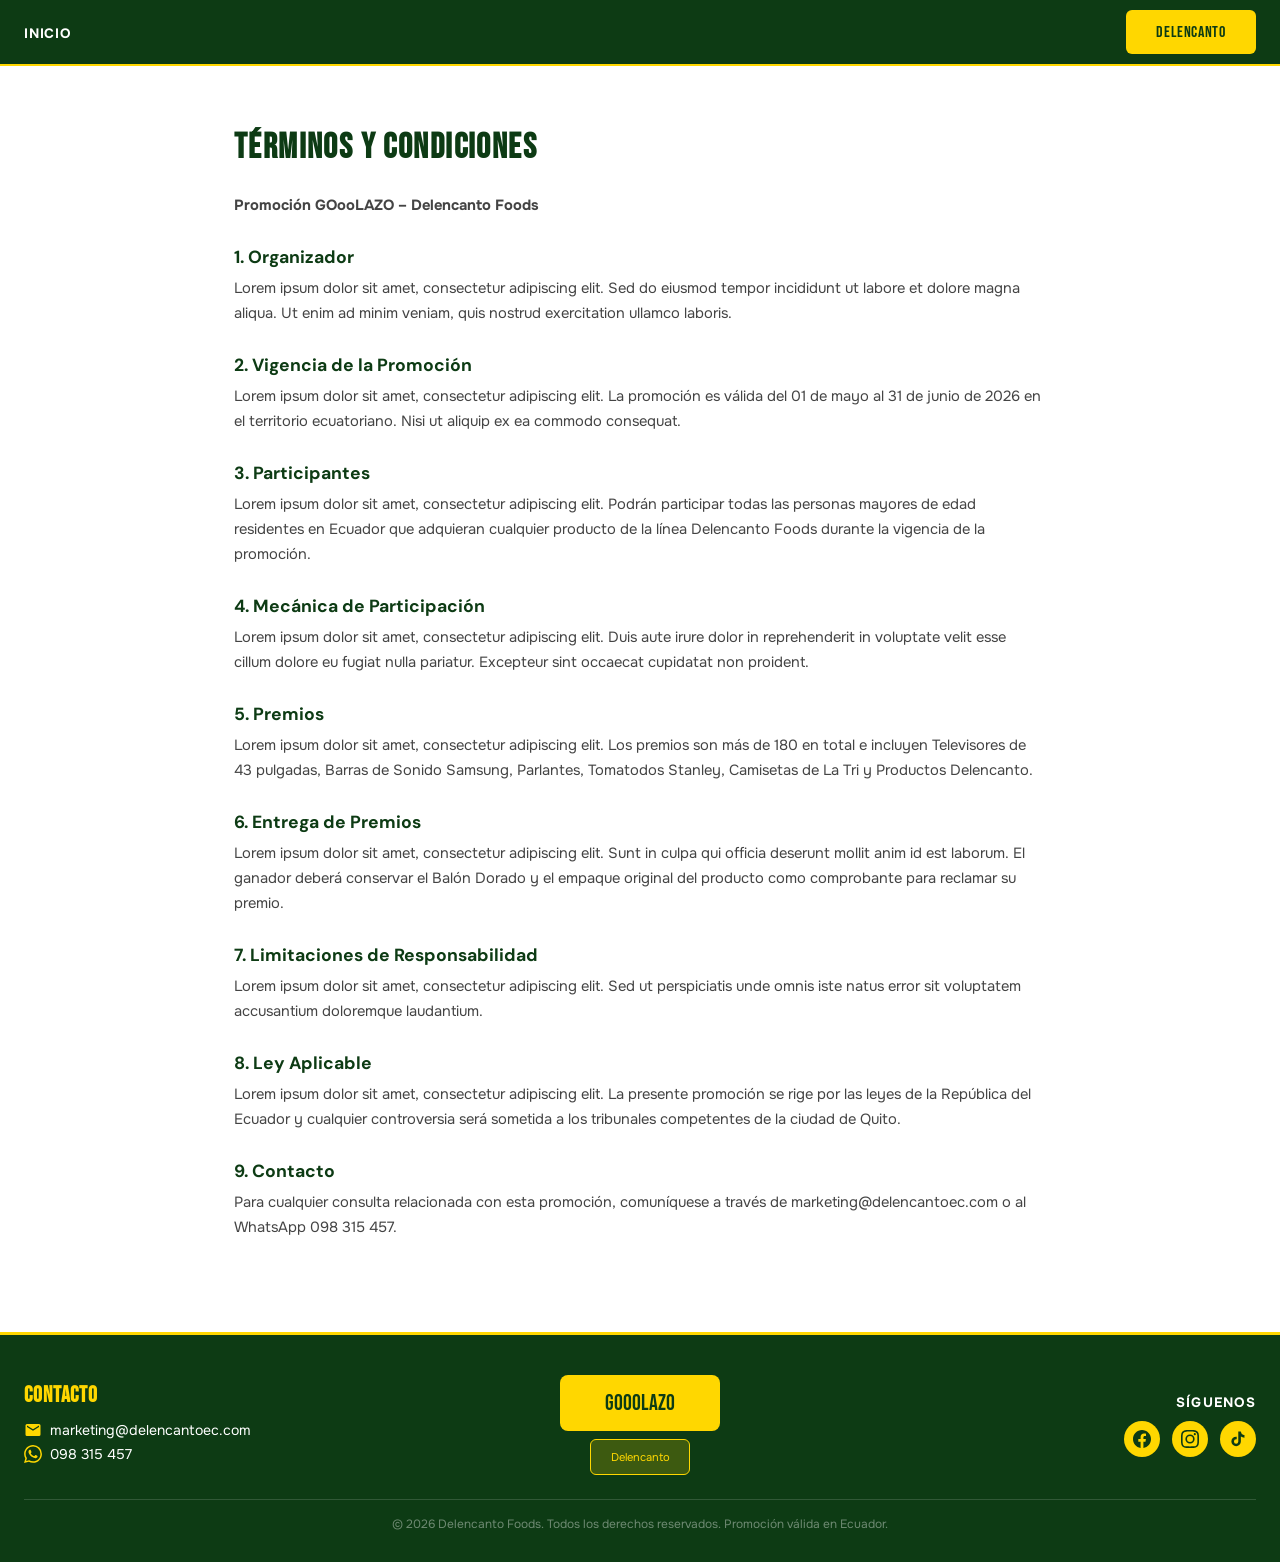
==== terminos.html @ 31040cd0 "Start of the project" ====
<!DOCTYPE html>
<html lang="es">
<head>
  <meta charset="UTF-8" />
  <meta name="viewport" content="width=device-width, initial-scale=1.0" />
  <meta name="description" content="Términos y Condiciones – Promoción GOooLAZO de Delencanto Foods." />
  <title>Términos y Condiciones – GOooLAZO Delencanto</title>
  <link rel="preconnect" href="https://fonts.googleapis.com" />
  <link rel="preconnect" href="https://fonts.gstatic.com" crossorigin />
  <link href="https://fonts.googleapis.com/css2?family=Bebas+Neue&family=DM+Sans:wght@400;700&family=Onest:wght@100;400;700&display=swap" rel="stylesheet" />
  <link rel="stylesheet" href="css/styles.css" />
</head>
<body>

  <!-- ══════════════════════════════════════════════════════
       HEADER (only "Inicio" link)
  ══════════════════════════════════════════════════════ -->
  <header class="site-header">
    <div class="header-inner">

      <nav aria-label="Navegación principal">
        <ul class="nav-links">
          <li><a href="index.html">Inicio</a></li>
        </ul>
      </nav>

      <div class="header-logo">
        <!-- <img src="assets/images/logo-delencanto.png" alt="Delencanto Foods" /> -->
        <div class="logo-placeholder" aria-label="Delencanto Foods">Delencanto</div>
      </div>

      <!-- Hamburger (mobile) -->
      <button class="hamburger" id="hamburger" aria-label="Abrir menú" aria-expanded="false">
        <span></span><span></span><span></span>
      </button>

    </div>

    <!-- Mobile nav -->
    <nav id="mobile-nav" class="mobile-nav" aria-label="Menú móvil">
      <a href="index.html">Inicio</a>
    </nav>
  </header>


  <!-- ══════════════════════════════════════════════════════
       TÉRMINOS Y CONDICIONES CONTENT
  ══════════════════════════════════════════════════════ -->
  <main>
    <div class="terminos-content">
      <h1>Términos y Condiciones</h1>
      <p><strong>Promoción GOooLAZO – Delencanto Foods</strong></p>

      <h2>1. Organizador</h2>
      <p>Lorem ipsum dolor sit amet, consectetur adipiscing elit. Sed do eiusmod tempor incididunt ut labore et dolore magna aliqua. Ut enim ad minim veniam, quis nostrud exercitation ullamco laboris.</p>

      <h2>2. Vigencia de la Promoción</h2>
      <p>Lorem ipsum dolor sit amet, consectetur adipiscing elit. La promoción es válida del 01 de mayo al 31 de junio de 2026 en el territorio ecuatoriano. Nisi ut aliquip ex ea commodo consequat.</p>

      <h2>3. Participantes</h2>
      <p>Lorem ipsum dolor sit amet, consectetur adipiscing elit. Podrán participar todas las personas mayores de edad residentes en Ecuador que adquieran cualquier producto de la línea Delencanto Foods durante la vigencia de la promoción.</p>

      <h2>4. Mecánica de Participación</h2>
      <p>Lorem ipsum dolor sit amet, consectetur adipiscing elit. Duis aute irure dolor in reprehenderit in voluptate velit esse cillum dolore eu fugiat nulla pariatur. Excepteur sint occaecat cupidatat non proident.</p>

      <h2>5. Premios</h2>
      <p>Lorem ipsum dolor sit amet, consectetur adipiscing elit. Los premios son más de 180 en total e incluyen Televisores de 43 pulgadas, Barras de Sonido Samsung, Parlantes, Tomatodos Stanley, Camisetas de La Tri y Productos Delencanto.</p>

      <h2>6. Entrega de Premios</h2>
      <p>Lorem ipsum dolor sit amet, consectetur adipiscing elit. Sunt in culpa qui officia deserunt mollit anim id est laborum. El ganador deberá conservar el Balón Dorado y el empaque original del producto como comprobante para reclamar su premio.</p>

      <h2>7. Limitaciones de Responsabilidad</h2>
      <p>Lorem ipsum dolor sit amet, consectetur adipiscing elit. Sed ut perspiciatis unde omnis iste natus error sit voluptatem accusantium doloremque laudantium.</p>

      <h2>8. Ley Aplicable</h2>
      <p>Lorem ipsum dolor sit amet, consectetur adipiscing elit. La presente promoción se rige por las leyes de la República del Ecuador y cualquier controversia será sometida a los tribunales competentes de la ciudad de Quito.</p>

      <h2>9. Contacto</h2>
      <p>Para cualquier consulta relacionada con esta promoción, comuníquese a través de <a href="mailto:marketing@delencantoec.com">marketing@delencantoec.com</a> o al WhatsApp <a href="https://wa.me/593000000000" target="_blank" rel="noopener noreferrer">098 315 457</a>.</p>
    </div>
  </main>


  <!-- ══════════════════════════════════════════════════════
       FOOTER (same as landing page)
  ══════════════════════════════════════════════════════ -->
  <footer class="site-footer">
    <div class="footer-inner">

      <div class="footer-contact">
        <h3>Contacto</h3>
        <a class="footer-contact-item" href="mailto:marketing@delencantoec.com">
          <svg viewBox="0 0 24 24" aria-hidden="true"><path d="M20 4H4a2 2 0 0 0-2 2v12a2 2 0 0 0 2 2h16a2 2 0 0 0 2-2V6a2 2 0 0 0-2-2zm0 4-8 5-8-5V6l8 5 8-5v2z"/></svg>
          marketing@delencantoec.com
        </a>
        <a class="footer-contact-item" href="https://wa.me/593000000000" target="_blank" rel="noopener noreferrer">
          <svg viewBox="0 0 24 24" aria-hidden="true"><path d="M17.472 14.382c-.297-.149-1.758-.867-2.03-.967-.273-.099-.471-.148-.67.15-.197.297-.767.966-.94 1.164-.173.199-.347.223-.644.075-.297-.15-1.255-.463-2.39-1.475-.883-.788-1.48-1.761-1.653-2.059-.173-.297-.018-.458.13-.606.134-.133.298-.347.446-.52.149-.174.198-.298.298-.497.099-.198.05-.371-.025-.52-.075-.149-.669-1.612-.916-2.207-.242-.579-.487-.5-.669-.51-.173-.008-.371-.01-.57-.01-.198 0-.52.074-.792.372-.272.297-1.04 1.016-1.04 2.479 0 1.462 1.065 2.875 1.213 3.074.149.198 2.096 3.2 5.077 4.487.709.306 1.262.489 1.694.625.712.227 1.36.195 1.871.118.571-.085 1.758-.719 2.006-1.413.248-.694.248-1.289.173-1.413-.074-.124-.272-.198-.57-.347m-5.421 7.403h-.004a9.87 9.87 0 0 1-5.031-1.378l-.361-.214-3.741.982.998-3.648-.235-.374a9.86 9.86 0 0 1-1.51-5.26c.001-5.45 4.436-9.884 9.888-9.884 2.64 0 5.122 1.03 6.988 2.898a9.825 9.825 0 0 1 2.893 6.994c-.003 5.45-4.437 9.884-9.885 9.884m8.413-18.297A11.815 11.815 0 0 0 12.05 0C5.495 0 .16 5.335.157 11.892c0 2.096.547 4.142 1.588 5.945L.057 24l6.305-1.654a11.882 11.882 0 0 0 5.683 1.448h.005c6.554 0 11.89-5.335 11.893-11.893a11.821 11.821 0 0 0-3.48-8.413z"/></svg>
          098 315 457
        </a>
      </div>

      <div class="footer-logos">
        <div class="footer-logo-gooolazo-placeholder">GOooLAZO</div>
        <div class="footer-logo-delencanto-placeholder">Delencanto</div>
      </div>

      <div class="footer-social">
        <p>Síguenos</p>
        <div class="social-icons">
          <a class="social-icon" href="#" target="_blank" rel="noopener noreferrer" aria-label="Facebook">
            <svg viewBox="0 0 24 24"><path d="M24 12.073C24 5.405 18.627 0 12 0S0 5.405 0 12.073C0 18.1 4.388 23.094 10.125 24v-8.437H7.078v-3.49h3.047V9.41c0-3.025 1.792-4.697 4.533-4.697 1.312 0 2.686.236 2.686.236v2.97h-1.513c-1.491 0-1.956.93-1.956 1.884v2.25h3.328l-.532 3.49h-2.796V24C19.612 23.094 24 18.1 24 12.073z"/></svg>
          </a>
          <a class="social-icon" href="#" target="_blank" rel="noopener noreferrer" aria-label="Instagram">
            <svg viewBox="0 0 24 24"><path d="M12 2.163c3.204 0 3.584.012 4.85.07 3.252.148 4.771 1.691 4.919 4.919.058 1.265.069 1.645.069 4.849 0 3.205-.012 3.584-.069 4.849-.149 3.225-1.664 4.771-4.919 4.919-1.266.058-1.644.07-4.85.07-3.204 0-3.584-.012-4.849-.07-3.26-.149-4.771-1.699-4.919-4.92-.058-1.265-.07-1.644-.07-4.849 0-3.204.013-3.583.07-4.849.149-3.227 1.664-4.771 4.919-4.919 1.266-.057 1.645-.069 4.849-.069zM12 0C8.741 0 8.333.014 7.053.072 2.695.272.273 2.69.073 7.052.014 8.333 0 8.741 0 12c0 3.259.014 3.668.072 4.948.2 4.358 2.618 6.78 6.98 6.98C8.333 23.986 8.741 24 12 24c3.259 0 3.668-.014 4.948-.072 4.354-.2 6.782-2.618 6.979-6.98.059-1.28.073-1.689.073-4.948 0-3.259-.014-3.667-.072-4.947-.196-4.354-2.617-6.78-6.979-6.98C15.668.014 15.259 0 12 0zm0 5.838a6.162 6.162 0 1 0 0 12.324 6.162 6.162 0 0 0 0-12.324zM12 16a4 4 0 1 1 0-8 4 4 0 0 1 0 8zm6.406-11.845a1.44 1.44 0 1 0 0 2.881 1.44 1.44 0 0 0 0-2.881z"/></svg>
          </a>
          <a class="social-icon" href="#" target="_blank" rel="noopener noreferrer" aria-label="TikTok">
            <svg viewBox="0 0 24 24"><path d="M19.59 6.69a4.83 4.83 0 0 1-3.77-4.25V2h-3.45v13.67a2.89 2.89 0 0 1-2.88 2.5 2.89 2.89 0 0 1-2.89-2.89 2.89 2.89 0 0 1 2.89-2.89c.28 0 .54.04.79.1V9.01a6.32 6.32 0 0 0-.79-.05 6.34 6.34 0 0 0-6.34 6.34 6.34 6.34 0 0 0 6.34 6.34 6.34 6.34 0 0 0 6.33-6.34V8.69a8.18 8.18 0 0 0 4.78 1.52V6.76a4.85 4.85 0 0 1-1.01-.07z"/></svg>
          </a>
        </div>
      </div>

    </div>

    <div class="footer-bottom">
      &copy; 2026 Delencanto Foods. Todos los derechos reservados. Promoción válida en Ecuador.
    </div>
  </footer>

  <script src="js/main.js"></script>
</body>
</html>
---- css/styles.css ----
/* ============================================================
   DELENCANTO – GOOOLAZO MUNDIAL
   styles.css
   ============================================================ */

/* ── Google Fonts ─────────────────────────────────────────── */
@import url('https://fonts.googleapis.com/css2?family=Bebas+Neue&family=DM+Sans:wght@400;700&family=Onest:wght@100;400;700&display=swap');

/* ── Custom font (AkiraExpanded – drop files here when ready) */
/* @font-face {
  font-family: 'AkiraExpanded';
  src: url('../assets/fonts/AkiraExpanded-SuperBold.woff2') format('woff2');
  font-weight: 800;
  font-style: normal;
} */

/* ── CSS Variables ────────────────────────────────────────── */
:root {
  --green-dark:   #0d3b14;
  --green-mid:    #1a5c24;
  --green-light:  #2d7a3a;
  --yellow:       #ffd700;
  --yellow-dark:  #e6b800;
  --amber:        #f0a500;
  --amber-light:  #f5bc2f;
  --white:        #ffffff;
  --gray-light:   #f2f2f2;
  --gray-text:    #444444;

  --font-display: 'Bebas Neue', 'AkiraExpanded', sans-serif;
  --font-heading: 'DM Sans', sans-serif;
  --font-body:    'Onest', 'DM Sans', sans-serif;

  --radius:       12px;
  --radius-lg:    20px;
  --shadow:       0 4px 20px rgba(0,0,0,0.15);
  --transition:   0.3s ease;
}

/* ── Reset ────────────────────────────────────────────────── */
*, *::before, *::after { box-sizing: border-box; margin: 0; padding: 0; }
html { scroll-behavior: smooth; }
body {
  font-family: var(--font-body);
  color: var(--gray-text);
  background: var(--white);
  overflow-x: hidden;
}
img { max-width: 100%; display: block; }
a { text-decoration: none; color: inherit; }
ul { list-style: none; }

/* ============================================================
   HEADER / NAV
   ============================================================ */
.site-header {
  position: sticky;
  top: 0;
  z-index: 1000;
  background: var(--green-dark);
  border-bottom: 2px solid var(--yellow);
}

.header-inner {
  max-width: 1280px;
  margin: 0 auto;
  padding: 0 24px;
  height: 64px;
  display: flex;
  align-items: center;
  justify-content: space-between;
}

/* Nav links */
.nav-links {
  display: flex;
  gap: 36px;
  align-items: center;
}

.nav-links a {
  font-family: var(--font-body);
  font-weight: 700;
  font-size: 0.85rem;
  letter-spacing: 0.06em;
  text-transform: uppercase;
  color: var(--white);
  padding: 4px 0;
  border-bottom: 2px solid transparent;
  transition: color var(--transition), border-color var(--transition);
}

.nav-links a:hover,
.nav-links a.active {
  color: var(--yellow);
  border-bottom-color: var(--yellow);
}

/* Logo */
.header-logo img {
  height: 44px;
  width: auto;
}
.header-logo .logo-placeholder {
  height: 44px;
  width: 130px;
  background: var(--yellow);
  border-radius: 6px;
  display: flex;
  align-items: center;
  justify-content: center;
  font-family: var(--font-display);
  font-size: 1rem;
  color: var(--green-dark);
  letter-spacing: 0.04em;
}

/* Hamburger */
.hamburger {
  display: none;
  flex-direction: column;
  gap: 5px;
  background: none;
  border: none;
  cursor: pointer;
  padding: 4px;
}
.hamburger span {
  display: block;
  width: 26px;
  height: 3px;
  background: var(--white);
  border-radius: 2px;
  transition: transform var(--transition), opacity var(--transition);
}
.hamburger.open span:nth-child(1) { transform: translateY(8px) rotate(45deg); }
.hamburger.open span:nth-child(2) { opacity: 0; }
.hamburger.open span:nth-child(3) { transform: translateY(-8px) rotate(-45deg); }

/* Mobile nav */
.mobile-nav {
  display: none;
  flex-direction: column;
  background: var(--green-dark);
  border-top: 1px solid var(--green-mid);
  padding: 16px 24px 24px;
  gap: 20px;
}
.mobile-nav a {
  font-family: var(--font-body);
  font-weight: 700;
  font-size: 1rem;
  text-transform: uppercase;
  letter-spacing: 0.06em;
  color: var(--white);
  transition: color var(--transition);
}
.mobile-nav a:hover { color: var(--yellow); }
.mobile-nav.open { display: flex; }

/* ============================================================
   SECTION TITLE BADGE
   ============================================================ */
.section-title-wrap {
  text-align: center;
  margin-bottom: 10px;
}

.section-badge {
  display: inline-block;
  background: var(--green-dark);
  border: 3px solid var(--yellow);
  border-radius: 8px;
  padding: 10px 40px;
  font-family: var(--font-display);
  font-size: 2.4rem;
  letter-spacing: 0.05em;
  color: var(--yellow);
  text-transform: uppercase;
}

.section-subtitle {
  text-align: center;
  font-family: var(--font-body);
  font-size: 1rem;
  color: var(--gray-text);
  margin-top: 10px;
  margin-bottom: 40px;
}

/* ============================================================
   HERO SECTION
   ============================================================ */
.hero {
  position: relative;
  background: var(--green-dark);
  min-height: 580px;
  overflow: hidden;
  display: flex;
  align-items: center;
}

/* Stadium background image layer */
.hero-bg {
  position: absolute;
  inset: 0;
  background-image: url('../assets/images/hero-bg.jpg');
  background-size: cover;
  background-position: center top;
  opacity: 0.45;
  z-index: 0;
}
/* Fallback tint when image not available */
.hero-bg-fallback {
  position: absolute;
  inset: 0;
  background: linear-gradient(135deg, #0a2e0f 0%, #1a5c24 50%, #0a2e0f 100%);
  z-index: 0;
}

.hero-inner {
  position: relative;
  z-index: 1;
  max-width: 1280px;
  margin: 0 auto;
  padding: 60px 24px;
  display: flex;
  align-items: center;
  justify-content: space-between;
  gap: 40px;
  width: 100%;
}

.hero-content {
  flex: 1;
  max-width: 520px;
}

.hero-logo-gooolazo {
  width: 340px;
  max-width: 100%;
  margin-bottom: 16px;
}
/* Placeholder for GOooLAZO logo */
.hero-logo-gooolazo-placeholder {
  width: 340px;
  max-width: 100%;
  height: 120px;
  background: var(--yellow);
  border-radius: 12px;
  display: flex;
  align-items: center;
  justify-content: center;
  margin-bottom: 16px;
}
.hero-logo-gooolazo-placeholder span {
  font-family: var(--font-display);
  font-size: 3rem;
  color: var(--green-dark);
  letter-spacing: 0.04em;
}

.hero-delencanto-logo {
  width: 140px;
  margin-bottom: 24px;
}

.hero-tagline {
  background: var(--yellow);
  color: var(--green-dark);
  font-family: var(--font-display);
  font-size: 1.5rem;
  letter-spacing: 0.04em;
  line-height: 1.2;
  padding: 14px 24px;
  border-radius: var(--radius);
  display: inline-block;
  text-transform: uppercase;
}

/* Hero product image (right side) */
.hero-products {
  flex: 1;
  max-width: 520px;
  position: relative;
  display: flex;
  justify-content: center;
  align-items: center;
}
.hero-products img {
  width: 100%;
  max-width: 480px;
  filter: drop-shadow(0 10px 30px rgba(0,0,0,0.5));
}
/* Placeholder for hero product cutout */
.hero-products-placeholder {
  width: 400px;
  height: 380px;
  max-width: 100%;
  background: rgba(255,215,0,0.1);
  border: 2px dashed rgba(255,215,0,0.3);
  border-radius: var(--radius-lg);
  display: flex;
  align-items: center;
  justify-content: center;
  color: rgba(255,255,255,0.4);
  font-size: 0.9rem;
  text-align: center;
  padding: 20px;
}

/* Grass strip divider */
.grass-divider {
  width: 100%;
  height: 60px;
  background-image: url('../assets/images/grass-strip.png');
  background-size: cover;
  background-repeat: no-repeat;
  background-position: center;
}
/* Fallback when image not available */
.grass-divider-fallback {
  width: 100%;
  height: 24px;
  background: linear-gradient(180deg, var(--green-light) 0%, var(--green-mid) 100%);
}

/* Paint brush stroke decorators (positioned absolutely in sections) */
.brush-stroke {
  position: absolute;
  pointer-events: none;
  z-index: 0;
}

/* ============================================================
   MECÁNICA SECTION
   ============================================================ */
.mecanica {
  position: relative;
  background-color: var(--white);
  /* Optional: stadium background at low opacity */
  background-image: url('../assets/images/mecanica-bg.jpg');
  background-size: cover;
  background-position: center;
  padding: 70px 0 80px;
  overflow: hidden;
}
.mecanica::before {
  content: '';
  position: absolute;
  inset: 0;
  background: rgba(255,255,255,0.88);
  z-index: 0;
}

.mecanica .section-title-wrap,
.mecanica .section-subtitle,
.mecanica-carousel-wrapper { position: relative; z-index: 1; }

/* Cards container */
.mecanica-cards {
  display: grid;
  grid-template-columns: repeat(4, 1fr);
  gap: 24px;
  max-width: 1100px;
  margin: 0 auto;
  padding: 0 24px;
}

/* Step card */
.step-card {
  background: var(--white);
  border-radius: var(--radius-lg);
  border: 3px solid var(--green-dark);
  overflow: visible;
  position: relative;
  padding-top: 30px;
  box-shadow: var(--shadow);
  text-align: center;
}

.step-number {
  position: absolute;
  top: -20px;
  left: 50%;
  transform: translateX(-50%);
  width: 46px;
  height: 46px;
  background: var(--yellow);
  border: 3px solid var(--green-dark);
  border-radius: 50%;
  font-family: var(--font-display);
  font-size: 1.3rem;
  color: var(--green-dark);
  display: flex;
  align-items: center;
  justify-content: center;
  z-index: 2;
}

.step-image {
  width: 100%;
  height: 180px;
  object-fit: cover;
  border-radius: 0;
}
.step-image-placeholder {
  width: 100%;
  height: 180px;
  background: #c8e6c9;
  display: flex;
  align-items: center;
  justify-content: center;
  color: #666;
  font-size: 0.8rem;
}

.step-content {
  padding: 16px 16px 20px;
}
.step-title {
  font-family: var(--font-heading);
  font-weight: 700;
  font-size: 1rem;
  color: var(--green-dark);
  margin-bottom: 8px;
  text-align: center;
}
.step-desc {
  font-size: 0.82rem;
  line-height: 1.5;
  color: var(--gray-text);
  text-align: center;
}

/* ============================================================
   PREMIOS SECTION
   ============================================================ */
.premios {
  position: relative;
  background-color: var(--amber);
  background-image: url('../assets/images/premios-bg.jpg');
  background-size: cover;
  background-position: center;
  padding: 70px 0 90px;
  overflow: hidden;
}
.premios::before {
  content: '';
  position: absolute;
  inset: 0;
  background: rgba(240,165,0,0.82);
  z-index: 0;
}

.premios .section-title-wrap,
.premios .section-subtitle,
.premios-grid-wrapper { position: relative; z-index: 1; }

.premios .section-subtitle { color: var(--green-dark); font-weight: 700; }

/* Soccer field corner marks (decorative) */
.field-deco {
  position: absolute;
  z-index: 0;
  opacity: 0.18;
  pointer-events: none;
}
.field-deco-left  { left: 0; top: 50%; transform: translateY(-50%); width: 140px; }
.field-deco-right { right: 0; top: 50%; transform: translateY(-50%); width: 140px; transform: translateY(-50%) scaleX(-1); }

/* Prize grid */
.premios-grid {
  display: grid;
  grid-template-columns: repeat(3, 1fr);
  gap: 28px;
  max-width: 900px;
  margin: 0 auto;
  padding: 0 24px;
}

.prize-card {
  background: rgba(255,255,255,0.15);
  border-radius: var(--radius-lg);
  border: 2px solid rgba(255,255,255,0.35);
  overflow: hidden;
  text-align: center;
  transition: transform var(--transition), box-shadow var(--transition);
  cursor: default;
}
.prize-card:hover {
  transform: translateY(-4px);
  box-shadow: 0 8px 28px rgba(0,0,0,0.2);
}

.prize-image {
  width: 100%;
  height: 180px;
  object-fit: cover;
}
.prize-image-placeholder {
  width: 100%;
  height: 180px;
  background: rgba(255,255,255,0.25);
  display: flex;
  align-items: center;
  justify-content: center;
  color: var(--green-dark);
  font-size: 0.8rem;
  font-weight: 700;
}

.prize-name {
  font-family: var(--font-heading);
  font-weight: 700;
  font-size: 0.95rem;
  color: var(--green-dark);
  padding: 12px 12px 16px;
  text-align: center;
}

/* ============================================================
   GANADORES SECTION
   ============================================================ */
.ganadores {
  position: relative;
  background: var(--white);
  padding: 70px 0 80px;
  overflow: hidden;
}

.ganadores.hidden { display: none; }

.ganadores-inner {
  max-width: 1100px;
  margin: 0 auto;
  padding: 0 24px;
  position: relative;
  z-index: 1;
}

/* 3-column winners grid */
.winners-grid {
  display: grid;
  grid-template-columns: repeat(3, 1fr);
  gap: 10px 24px;
}

.winner-row {
  display: flex;
  align-items: center;
  justify-content: space-between;
  background: var(--gray-light);
  border-radius: 6px;
  padding: 10px 14px;
  font-size: 0.88rem;
}
.winner-name { font-weight: 700; color: var(--green-dark); }
.winner-city {
  background: var(--green-dark);
  color: var(--white);
  border-radius: 4px;
  padding: 3px 10px;
  font-size: 0.78rem;
  font-weight: 700;
  white-space: nowrap;
}

/* ============================================================
   CAROUSEL (shared)
   ============================================================ */
.carousel-wrapper {
  position: relative;
}

.carousel-track-container {
  overflow: hidden;
  width: 100%;
}

.carousel-track {
  display: flex;
  transition: transform 0.4s ease;
  will-change: transform;
}

.carousel-slide {
  flex: 0 0 100%;
  width: 100%;
  padding: 0 12px;
}

/* Arrow buttons */
.carousel-btn {
  position: absolute;
  top: 50%;
  transform: translateY(-50%);
  background: var(--green-dark);
  border: 2px solid var(--yellow);
  color: var(--yellow);
  border-radius: 50%;
  width: 38px;
  height: 38px;
  font-size: 1.1rem;
  cursor: pointer;
  display: flex;
  align-items: center;
  justify-content: center;
  z-index: 10;
  transition: background var(--transition), color var(--transition);
}
.carousel-btn:hover { background: var(--yellow); color: var(--green-dark); }
.carousel-btn.prev { left: 0; }
.carousel-btn.next { right: 0; }

/* Dots */
.carousel-dots {
  display: flex;
  justify-content: center;
  gap: 8px;
  margin-top: 20px;
}
.carousel-dot {
  width: 10px;
  height: 10px;
  border-radius: 50%;
  background: #ccc;
  border: none;
  cursor: pointer;
  transition: background var(--transition), transform var(--transition);
}
.carousel-dot.active {
  background: var(--green-dark);
  transform: scale(1.3);
}
/* On amber background (Premios) */
.premios .carousel-dot { background: rgba(255,255,255,0.4); }
.premios .carousel-dot.active { background: var(--green-dark); }

/* ============================================================
   FOOTER
   ============================================================ */
.site-footer {
  background: var(--green-dark);
  border-top: 3px solid var(--yellow);
  padding: 40px 24px 30px;
}

.footer-inner {
  max-width: 1280px;
  margin: 0 auto;
  display: grid;
  grid-template-columns: 1fr auto 1fr;
  align-items: center;
  gap: 24px;
}

/* Left: Contacto */
.footer-contact h3 {
  font-family: var(--font-display);
  font-size: 1.4rem;
  color: var(--yellow);
  margin-bottom: 12px;
  letter-spacing: 0.04em;
}
.footer-contact-item {
  display: flex;
  align-items: center;
  gap: 8px;
  color: var(--white);
  font-size: 0.88rem;
  margin-bottom: 6px;
  transition: color var(--transition);
}
.footer-contact-item:hover { color: var(--yellow); }
.footer-contact-item svg {
  width: 18px;
  height: 18px;
  flex-shrink: 0;
  fill: var(--yellow);
}

/* Center: Logos */
.footer-logos {
  text-align: center;
  display: flex;
  flex-direction: column;
  align-items: center;
  gap: 8px;
}
.footer-logo-gooolazo {
  width: 160px;
}
.footer-logo-gooolazo-placeholder {
  width: 160px;
  height: 56px;
  background: var(--yellow);
  border-radius: 8px;
  display: flex;
  align-items: center;
  justify-content: center;
  font-family: var(--font-display);
  font-size: 1.4rem;
  color: var(--green-dark);
}
.footer-logo-delencanto {
  width: 100px;
}
.footer-logo-delencanto-placeholder {
  width: 100px;
  height: 36px;
  background: rgba(255,215,0,0.2);
  border: 1px solid var(--yellow);
  border-radius: 6px;
  display: flex;
  align-items: center;
  justify-content: center;
  font-size: 0.7rem;
  color: var(--yellow);
}

/* Right: Social */
.footer-social {
  text-align: right;
}
.footer-social p {
  color: var(--white);
  font-weight: 700;
  font-size: 0.85rem;
  text-transform: uppercase;
  letter-spacing: 0.08em;
  margin-bottom: 10px;
}
.social-icons {
  display: flex;
  gap: 12px;
  justify-content: flex-end;
}
.social-icon {
  width: 36px;
  height: 36px;
  background: var(--yellow);
  border-radius: 50%;
  display: flex;
  align-items: center;
  justify-content: center;
  transition: background var(--transition), transform var(--transition);
}
.social-icon:hover { background: var(--white); transform: scale(1.1); }
.social-icon svg { width: 18px; height: 18px; fill: var(--green-dark); }

.footer-bottom {
  max-width: 1280px;
  margin: 24px auto 0;
  padding-top: 16px;
  border-top: 1px solid rgba(255,255,255,0.15);
  text-align: center;
  color: rgba(255,255,255,0.4);
  font-size: 0.75rem;
}

/* ============================================================
   TÉRMINOS PAGE
   ============================================================ */
.terminos-content {
  max-width: 860px;
  margin: 0 auto;
  padding: 60px 24px 80px;
}
.terminos-content h1 {
  font-family: var(--font-display);
  font-size: 2.2rem;
  color: var(--green-dark);
  letter-spacing: 0.04em;
  margin-bottom: 24px;
  text-transform: uppercase;
}
.terminos-content h2 {
  font-family: var(--font-heading);
  font-weight: 700;
  font-size: 1.1rem;
  color: var(--green-dark);
  margin: 28px 0 8px;
}
.terminos-content p {
  font-size: 0.92rem;
  line-height: 1.7;
  color: var(--gray-text);
  margin-bottom: 12px;
}

/* ============================================================
   BRUSH STROKE DIVIDERS
   (decorative yellow/green paint strokes between sections)
   ============================================================ */
.brush-divider {
  width: 100%;
  height: 60px;
  position: relative;
  overflow: hidden;
  line-height: 0;
}
.brush-divider img {
  width: 100%;
  height: 100%;
  object-fit: cover;
  object-position: center;
}
/* CSS fallback when image not yet available */
.brush-divider-down {
  background: linear-gradient(180deg, var(--green-dark) 0%, var(--white) 100%);
}
.brush-divider-up {
  background: linear-gradient(180deg, var(--white) 0%, var(--amber) 100%);
}
.brush-divider-amber-to-white {
  background: linear-gradient(180deg, var(--amber) 0%, var(--white) 100%);
}
.brush-divider-white-to-green {
  background: linear-gradient(180deg, var(--white) 0%, var(--green-dark) 100%);
}

/* ============================================================
   RESPONSIVE – MOBILE (max 768px)
   ============================================================ */
@media (max-width: 768px) {

  /* Header */
  .nav-links { display: none; }
  .hamburger { display: flex; }
  .header-logo .logo-placeholder { width: 100px; font-size: 0.8rem; }

  /* Hero */
  .hero-inner {
    flex-direction: column;
    text-align: center;
    padding: 40px 20px 50px;
  }
  .hero-content { max-width: 100%; }
  .hero-logo-gooolazo,
  .hero-logo-gooolazo-placeholder { width: 260px; margin: 0 auto 16px; }
  .hero-products { max-width: 90%; }
  .hero-tagline { font-size: 1.1rem; }

  /* Section badge */
  .section-badge { font-size: 1.7rem; padding: 8px 24px; }

  /* Mecánica – hide grid, show carousel */
  .mecanica-cards { display: none; }

  /* Premios – hide grid, show carousel */
  .premios-grid { display: none; }

  /* Ganadores winners-grid → handled in JS carousel */
  .winners-grid { display: none; }

  /* Footer */
  .footer-inner {
    grid-template-columns: 1fr;
    text-align: center;
  }
  .footer-social { text-align: center; }
  .social-icons { justify-content: center; }
  .footer-contact-item { justify-content: center; }
}

/* ============================================================
   RESPONSIVE – DESKTOP (min 769px)
   ============================================================ */
@media (min-width: 769px) {
  /* Hide mobile carousels on desktop */
  .mecanica-carousel-wrapper { display: none; }
  .premios-carousel-wrapper  { display: none; }
  .ganadores-carousel-wrapper { display: none; }
  /* Show desktop winners grid */
  .winners-grid { display: grid; }
}
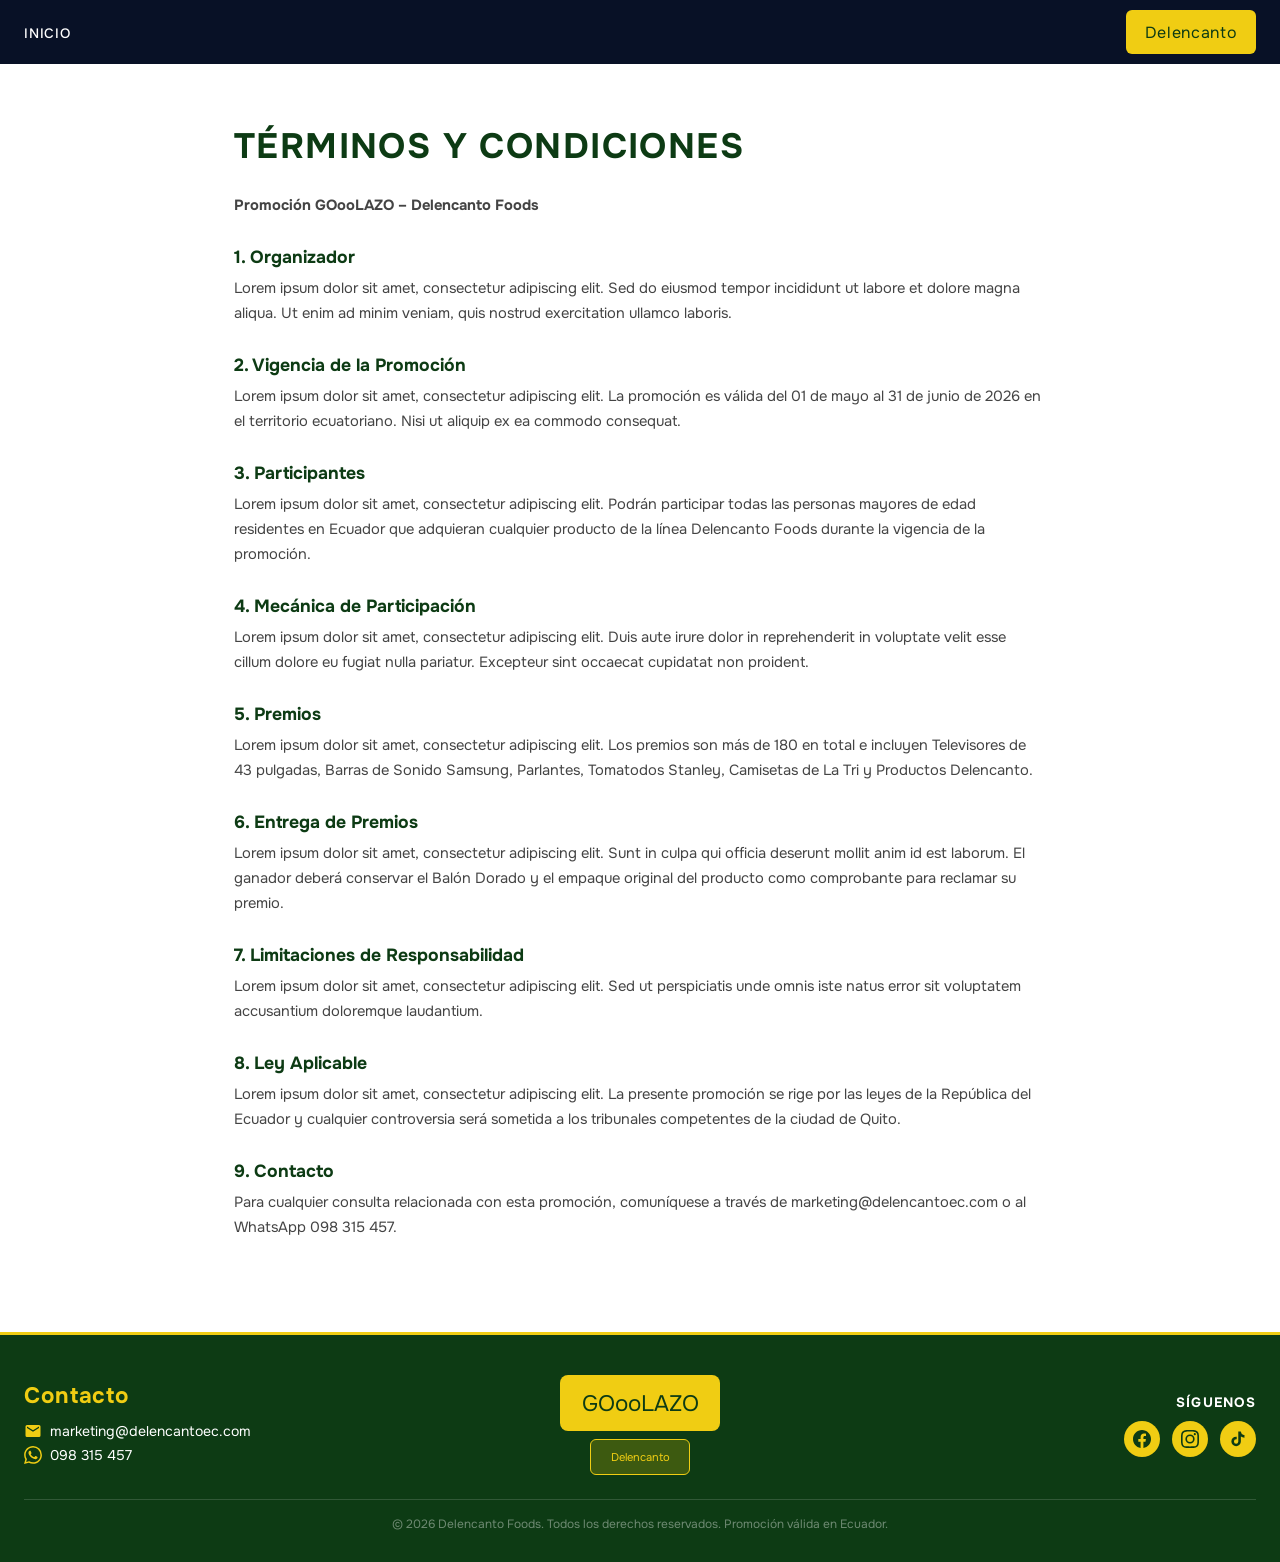
==== commit a667315c: "Added the hero on Desktop and Mobile, added Onest typography and the logo as well" ====
--- a/terminos.html
+++ b/terminos.html
@@ -7,7 +7,7 @@
   <title>Términos y Condiciones – GOooLAZO Delencanto</title>
   <link rel="preconnect" href="https://fonts.googleapis.com" />
   <link rel="preconnect" href="https://fonts.gstatic.com" crossorigin />
-  <link href="https://fonts.googleapis.com/css2?family=Bebas+Neue&family=DM+Sans:wght@400;700&family=Onest:wght@100;400;700&display=swap" rel="stylesheet" />
+  <link href="https://fonts.googleapis.com/css2?family=Onest:wght@100;300;400;500;700;900&display=swap" rel="stylesheet" />
   <link rel="stylesheet" href="css/styles.css" />
 </head>
 <body>
--- a/css/styles.css
+++ b/css/styles.css
@@ -4,7 +4,7 @@
    ============================================================ */
 
 /* ── Google Fonts ─────────────────────────────────────────── */
-@import url('https://fonts.googleapis.com/css2?family=Bebas+Neue&family=DM+Sans:wght@400;700&family=Onest:wght@100;400;700&display=swap');
+@import url('https://fonts.googleapis.com/css2?family=Onest:wght@100;300;400;500;700;900&display=swap');
 
 /* ── Custom font (AkiraExpanded – drop files here when ready) */
 /* @font-face {
@@ -13,13 +13,16 @@
   font-weight: 800;
   font-style: normal;
 } */
+/* NOTE: Only Onest is used. If AkiraExpanded is provided later,
+   update --font-display below to include it. */
 
 /* ── CSS Variables ────────────────────────────────────────── */
 :root {
   --green-dark:   #0d3b14;
+  --dark-blue:    #081126;
   --green-mid:    #1a5c24;
   --green-light:  #2d7a3a;
-  --yellow:       #ffd700;
+  --yellow:       #F0CD13; 
   --yellow-dark:  #e6b800;
   --amber:        #f0a500;
   --amber-light:  #f5bc2f;
@@ -27,9 +30,9 @@
   --gray-light:   #f2f2f2;
   --gray-text:    #444444;
 
-  --font-display: 'Bebas Neue', 'AkiraExpanded', sans-serif;
-  --font-heading: 'DM Sans', sans-serif;
-  --font-body:    'Onest', 'DM Sans', sans-serif;
+  --font-display: 'Onest', sans-serif;
+  --font-heading: 'Onest', sans-serif;
+  --font-body:    'Onest', sans-serif;
 
   --radius:       12px;
   --radius-lg:    20px;
@@ -57,8 +60,7 @@
   position: sticky;
   top: 0;
   z-index: 1000;
-  background: var(--green-dark);
-  border-bottom: 2px solid var(--yellow);
+  background: var(--dark-blue);
 }
 
 .header-inner {
@@ -80,7 +82,7 @@
 
 .nav-links a {
   font-family: var(--font-body);
-  font-weight: 700;
+  font-weight: 500;
   font-size: 0.85rem;
   letter-spacing: 0.06em;
   text-transform: uppercase;
@@ -129,7 +131,7 @@
   display: block;
   width: 26px;
   height: 3px;
-  background: var(--white);
+  background: var(--yellow);
   border-radius: 2px;
   transition: transform var(--transition), opacity var(--transition);
 }
@@ -141,7 +143,7 @@
 .mobile-nav {
   display: none;
   flex-direction: column;
-  background: var(--green-dark);
+  background: var(--dark-blue);
   border-top: 1px solid var(--green-mid);
   padding: 16px 24px 24px;
   gap: 20px;
@@ -190,146 +192,28 @@
 
 /* ============================================================
    HERO SECTION
+   Desktop: assets/images/hero-desktop.jpg
+   Mobile:  assets/images/hero-mobile.jpg
    ============================================================ */
 .hero {
-  position: relative;
-  background: var(--green-dark);
-  min-height: 580px;
-  overflow: hidden;
-  display: flex;
-  align-items: center;
-}
-
-/* Stadium background image layer */
-.hero-bg {
-  position: absolute;
-  inset: 0;
-  background-image: url('../assets/images/hero-bg.jpg');
-  background-size: cover;
-  background-position: center top;
-  opacity: 0.45;
-  z-index: 0;
-}
-/* Fallback tint when image not available */
-.hero-bg-fallback {
-  position: absolute;
-  inset: 0;
-  background: linear-gradient(135deg, #0a2e0f 0%, #1a5c24 50%, #0a2e0f 100%);
-  z-index: 0;
-}
-
-.hero-inner {
-  position: relative;
-  z-index: 1;
-  max-width: 1280px;
-  margin: 0 auto;
-  padding: 60px 24px;
-  display: flex;
-  align-items: center;
-  justify-content: space-between;
-  gap: 40px;
-  width: 100%;
-}
-
-.hero-content {
-  flex: 1;
-  max-width: 520px;
-}
-
-.hero-logo-gooolazo {
-  width: 340px;
-  max-width: 100%;
-  margin-bottom: 16px;
-}
-/* Placeholder for GOooLAZO logo */
-.hero-logo-gooolazo-placeholder {
-  width: 340px;
-  max-width: 100%;
-  height: 120px;
-  background: var(--yellow);
-  border-radius: 12px;
-  display: flex;
-  align-items: center;
-  justify-content: center;
-  margin-bottom: 16px;
-}
-.hero-logo-gooolazo-placeholder span {
-  font-family: var(--font-display);
-  font-size: 3rem;
-  color: var(--green-dark);
-  letter-spacing: 0.04em;
-}
-
-.hero-delencanto-logo {
-  width: 140px;
-  margin-bottom: 24px;
-}
-
-.hero-tagline {
-  background: var(--yellow);
-  color: var(--green-dark);
-  font-family: var(--font-display);
-  font-size: 1.5rem;
-  letter-spacing: 0.04em;
-  line-height: 1.2;
-  padding: 14px 24px;
-  border-radius: var(--radius);
-  display: inline-block;
-  text-transform: uppercase;
-}
-
-/* Hero product image (right side) */
-.hero-products {
-  flex: 1;
-  max-width: 520px;
-  position: relative;
-  display: flex;
-  justify-content: center;
-  align-items: center;
-}
-.hero-products img {
-  width: 100%;
-  max-width: 480px;
-  filter: drop-shadow(0 10px 30px rgba(0,0,0,0.5));
-}
-/* Placeholder for hero product cutout */
-.hero-products-placeholder {
-  width: 400px;
-  height: 380px;
-  max-width: 100%;
-  background: rgba(255,215,0,0.1);
-  border: 2px dashed rgba(255,215,0,0.3);
-  border-radius: var(--radius-lg);
-  display: flex;
-  align-items: center;
-  justify-content: center;
-  color: rgba(255,255,255,0.4);
-  font-size: 0.9rem;
-  text-align: center;
-  padding: 20px;
-}
-
-/* Grass strip divider */
-.grass-divider {
-  width: 100%;
-  height: 60px;
-  background-image: url('../assets/images/grass-strip.png');
-  background-size: cover;
-  background-repeat: no-repeat;
-  background-position: center;
-}
-/* Fallback when image not available */
-.grass-divider-fallback {
-  width: 100%;
-  height: 24px;
-  background: linear-gradient(180deg, var(--green-light) 0%, var(--green-mid) 100%);
-}
-
-/* Paint brush stroke decorators (positioned absolutely in sections) */
-.brush-stroke {
-  position: absolute;
-  pointer-events: none;
-  z-index: 0;
+  display: block;
+  /* Dark green fallback shown while image loads or is missing */
+  background-color: var(--green-dark);
+  /* Minimum height so layout doesn't collapse before images arrive */
+  min-height: 480px;
+  line-height: 0;
+}
+
+.hero-img {
+  width: 100%;
+  height: auto;
+  display: block;
+}
+
+@media (max-width: 768px) {
+  .hero {
+    min-height: 300px;
+  }
 }
 
 /* ============================================================
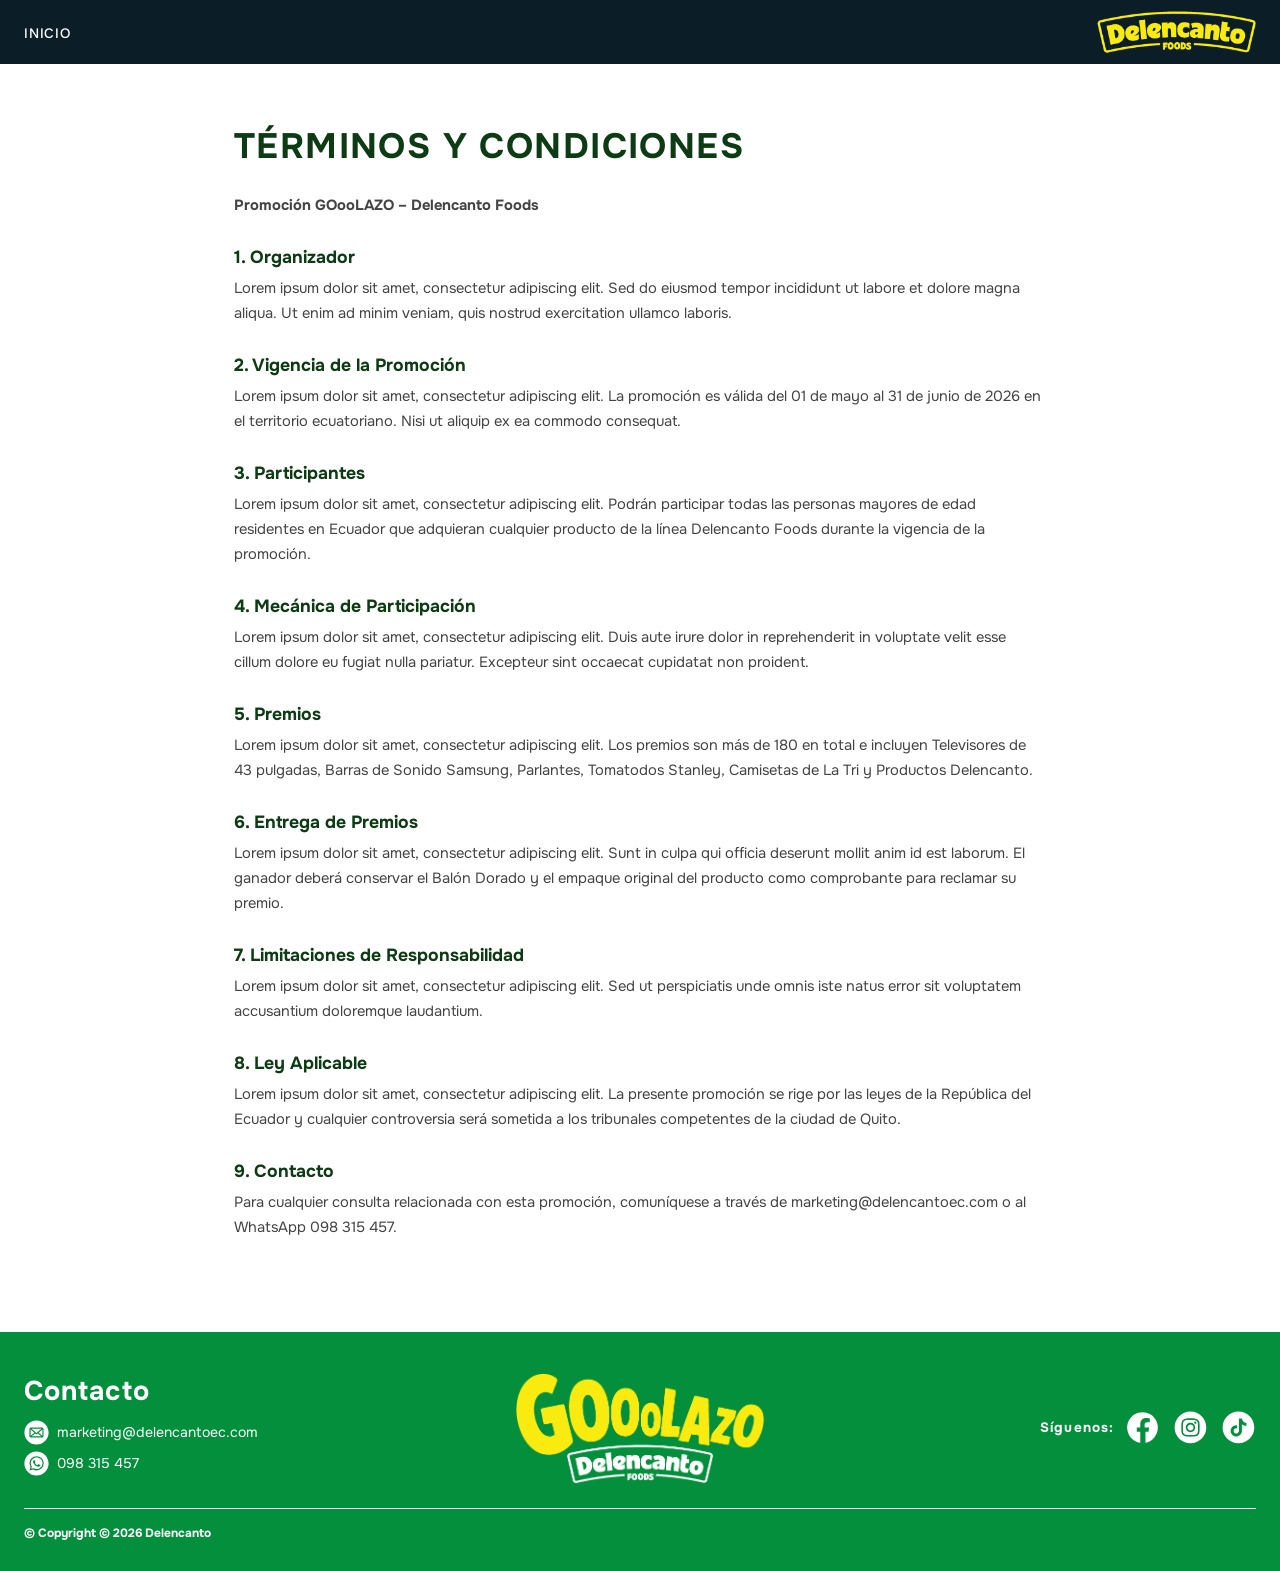
==== commit dc4074f1: "Arreglando terminos y condiciones" ====
--- a/terminos.html
+++ b/terminos.html
@@ -12,31 +12,34 @@
 </head>
 <body>
 
-  <!-- ══════════════════════════════════════════════════════
-       HEADER (only "Inicio" link)
+   <!-- ══════════════════════════════════════════════════════
+       HEADER
   ══════════════════════════════════════════════════════ -->
   <header class="site-header">
     <div class="header-inner">
 
+          <!-- Hamburger (mobile) -->
+      <button class="hamburger" id="hamburger" aria-label="Abrir menú" aria-expanded="false">
+        <span></span><span></span><span></span>
+      </button>
+
+      <!-- Desktop nav -->
       <nav aria-label="Navegación principal">
         <ul class="nav-links">
           <li><a href="index.html">Inicio</a></li>
         </ul>
       </nav>
 
+      <!-- Logo -->
       <div class="header-logo">
-        <!-- <img src="assets/images/logo-delencanto.png" alt="Delencanto Foods" /> -->
-        <div class="logo-placeholder" aria-label="Delencanto Foods">Delencanto</div>
+       <img src="assets/images/logo-delencanto.png" alt="Delencanto Foods" /> 
       </div>
 
-      <!-- Hamburger (mobile) -->
-      <button class="hamburger" id="hamburger" aria-label="Abrir menú" aria-expanded="false">
-        <span></span><span></span><span></span>
-      </button>
+  
 
     </div>
 
-    <!-- Mobile nav -->
+    <!-- Mobile nav dropdown -->
     <nav id="mobile-nav" class="mobile-nav" aria-label="Menú móvil">
       <a href="index.html">Inicio</a>
     </nav>
@@ -81,48 +84,56 @@
   </main>
 
 
+  
   <!-- ══════════════════════════════════════════════════════
-       FOOTER (same as landing page)
+       FOOTER
   ══════════════════════════════════════════════════════ -->
   <footer class="site-footer">
     <div class="footer-inner">
 
+      <!-- Left: Contact -->
       <div class="footer-contact">
         <h3>Contacto</h3>
         <a class="footer-contact-item" href="mailto:marketing@delencantoec.com">
-          <svg viewBox="0 0 24 24" aria-hidden="true"><path d="M20 4H4a2 2 0 0 0-2 2v12a2 2 0 0 0 2 2h16a2 2 0 0 0 2-2V6a2 2 0 0 0-2-2zm0 4-8 5-8-5V6l8 5 8-5v2z"/></svg>
-          marketing@delencantoec.com
-        </a>
+          <img src="assets/images/mail.svg" alt="Mail Icon" aria-hidden="true" class="footer-mail-icon" height="25px" width="25px"/>
+        marketing@delencantoec.com
+      </a>
         <a class="footer-contact-item" href="https://wa.me/593000000000" target="_blank" rel="noopener noreferrer">
-          <svg viewBox="0 0 24 24" aria-hidden="true"><path d="M17.472 14.382c-.297-.149-1.758-.867-2.03-.967-.273-.099-.471-.148-.67.15-.197.297-.767.966-.94 1.164-.173.199-.347.223-.644.075-.297-.15-1.255-.463-2.39-1.475-.883-.788-1.48-1.761-1.653-2.059-.173-.297-.018-.458.13-.606.134-.133.298-.347.446-.52.149-.174.198-.298.298-.497.099-.198.05-.371-.025-.52-.075-.149-.669-1.612-.916-2.207-.242-.579-.487-.5-.669-.51-.173-.008-.371-.01-.57-.01-.198 0-.52.074-.792.372-.272.297-1.04 1.016-1.04 2.479 0 1.462 1.065 2.875 1.213 3.074.149.198 2.096 3.2 5.077 4.487.709.306 1.262.489 1.694.625.712.227 1.36.195 1.871.118.571-.085 1.758-.719 2.006-1.413.248-.694.248-1.289.173-1.413-.074-.124-.272-.198-.57-.347m-5.421 7.403h-.004a9.87 9.87 0 0 1-5.031-1.378l-.361-.214-3.741.982.998-3.648-.235-.374a9.86 9.86 0 0 1-1.51-5.26c.001-5.45 4.436-9.884 9.888-9.884 2.64 0 5.122 1.03 6.988 2.898a9.825 9.825 0 0 1 2.893 6.994c-.003 5.45-4.437 9.884-9.885 9.884m8.413-18.297A11.815 11.815 0 0 0 12.05 0C5.495 0 .16 5.335.157 11.892c0 2.096.547 4.142 1.588 5.945L.057 24l6.305-1.654a11.882 11.882 0 0 0 5.683 1.448h.005c6.554 0 11.89-5.335 11.893-11.893a11.821 11.821 0 0 0-3.48-8.413z"/></svg>
+          <!-- WhatsApp icon -->
+          <img src="assets/images/whatsApp.svg" alt="WhatsApp Icon" aria-hidden="true" class="footer-whatsapp-icon" height="25px" width="25px"/>
           098 315 457
         </a>
       </div>
 
+      <!-- Center: Logos -->
       <div class="footer-logos">
-        <div class="footer-logo-gooolazo-placeholder">GOooLAZO</div>
-        <div class="footer-logo-delencanto-placeholder">Delencanto</div>
+         <img class="footer-logo-delencanto" src="assets/images/logo-footer.png" alt="Delencanto Foods" />
+      
       </div>
 
+      <!-- Right: Social -->
       <div class="footer-social">
-        <p>Síguenos</p>
+        <p>Síguenos:</p>
         <div class="social-icons">
+          <!-- Facebook -->
           <a class="social-icon" href="#" target="_blank" rel="noopener noreferrer" aria-label="Facebook">
-            <svg viewBox="0 0 24 24"><path d="M24 12.073C24 5.405 18.627 0 12 0S0 5.405 0 12.073C0 18.1 4.388 23.094 10.125 24v-8.437H7.078v-3.49h3.047V9.41c0-3.025 1.792-4.697 4.533-4.697 1.312 0 2.686.236 2.686.236v2.97h-1.513c-1.491 0-1.956.93-1.956 1.884v2.25h3.328l-.532 3.49h-2.796V24C19.612 23.094 24 18.1 24 12.073z"/></svg>
+            <img src="assets/images/facebook.svg" alt="Facebook Icon" aria-hidden="true" height="35px" width="35px"/>
           </a>
+          <!-- Instagram -->
           <a class="social-icon" href="#" target="_blank" rel="noopener noreferrer" aria-label="Instagram">
-            <svg viewBox="0 0 24 24"><path d="M12 2.163c3.204 0 3.584.012 4.85.07 3.252.148 4.771 1.691 4.919 4.919.058 1.265.069 1.645.069 4.849 0 3.205-.012 3.584-.069 4.849-.149 3.225-1.664 4.771-4.919 4.919-1.266.058-1.644.07-4.85.07-3.204 0-3.584-.012-4.849-.07-3.26-.149-4.771-1.699-4.919-4.92-.058-1.265-.07-1.644-.07-4.849 0-3.204.013-3.583.07-4.849.149-3.227 1.664-4.771 4.919-4.919 1.266-.057 1.645-.069 4.849-.069zM12 0C8.741 0 8.333.014 7.053.072 2.695.272.273 2.69.073 7.052.014 8.333 0 8.741 0 12c0 3.259.014 3.668.072 4.948.2 4.358 2.618 6.78 6.98 6.98C8.333 23.986 8.741 24 12 24c3.259 0 3.668-.014 4.948-.072 4.354-.2 6.782-2.618 6.979-6.98.059-1.28.073-1.689.073-4.948 0-3.259-.014-3.667-.072-4.947-.196-4.354-2.617-6.78-6.979-6.98C15.668.014 15.259 0 12 0zm0 5.838a6.162 6.162 0 1 0 0 12.324 6.162 6.162 0 0 0 0-12.324zM12 16a4 4 0 1 1 0-8 4 4 0 0 1 0 8zm6.406-11.845a1.44 1.44 0 1 0 0 2.881 1.44 1.44 0 0 0 0-2.881z"/></svg>
+            <img src="assets/images/instagram.svg" alt="Instagram Icon" aria-hidden="true" height="35px" width="35px"/>
           </a>
+          <!-- TikTok -->
           <a class="social-icon" href="#" target="_blank" rel="noopener noreferrer" aria-label="TikTok">
-            <svg viewBox="0 0 24 24"><path d="M19.59 6.69a4.83 4.83 0 0 1-3.77-4.25V2h-3.45v13.67a2.89 2.89 0 0 1-2.88 2.5 2.89 2.89 0 0 1-2.89-2.89 2.89 2.89 0 0 1 2.89-2.89c.28 0 .54.04.79.1V9.01a6.32 6.32 0 0 0-.79-.05 6.34 6.34 0 0 0-6.34 6.34 6.34 6.34 0 0 0 6.34 6.34 6.34 6.34 0 0 0 6.33-6.34V8.69a8.18 8.18 0 0 0 4.78 1.52V6.76a4.85 4.85 0 0 1-1.01-.07z"/></svg>
+            <img src="assets/images/tiktok.svg" alt="TikTok Icon" aria-hidden="true" height="35px" width="35px"/>
           </a>
         </div>
       </div>
 
-    </div>
+    </div><!-- /.footer-inner -->
 
     <div class="footer-bottom">
-      &copy; 2026 Delencanto Foods. Todos los derechos reservados. Promoción válida en Ecuador.
+      &copy; Copyright © 2026 Delencanto
     </div>
   </footer>
 
--- a/css/styles.css
+++ b/css/styles.css
@@ -20,15 +20,19 @@
 :root {
   --green-dark:   #0d3b14;
   --dark-blue:    #081126;
-  --green-mid:    #1a5c24;
-  --green-light:  #2d7a3a;
-  --yellow:       #F0CD13; 
-  --yellow-dark:  #e6b800;
-  --amber:        #f0a500;
+  --green-mid:    #038F3C;
+  --green-light:  #038F3C;
+  --yellow:       #FFE900; 
+  --yellow-mid: #F0CD13;
+  --yellow-dark:  #e6b800; 
+  --amber:        #F4BC41;
   --amber-light:  #f5bc2f;
+  --dark-blue:    #081025;
   --white:        #ffffff;
   --gray-light:   #f2f2f2;
   --gray-text:    #444444;
+  --white:   #ffffff;
+  --black:  #000000;
 
   --font-display: 'Onest', sans-serif;
   --font-heading: 'Onest', sans-serif;
@@ -60,7 +64,7 @@
   position: sticky;
   top: 0;
   z-index: 1000;
-  background: var(--dark-blue);
+  background: #0b1e28;
 }
 
 .header-inner {
@@ -144,7 +148,6 @@
   display: none;
   flex-direction: column;
   background: var(--dark-blue);
-  border-top: 1px solid var(--green-mid);
   padding: 16px 24px 24px;
   gap: 20px;
 }
@@ -170,24 +173,41 @@
 
 .section-badge {
   display: inline-block;
-  background: var(--green-dark);
-  border: 3px solid var(--yellow);
-  border-radius: 8px;
+  background: transparent;
+  border: 5px solid var(--yellow);
+  border-radius: 12px;
   padding: 10px 40px;
   font-family: var(--font-display);
-  font-size: 2.4rem;
+  font-size: 2.8rem;
   letter-spacing: 0.05em;
-  color: var(--yellow);
+    color: var(--yellow);
   text-transform: uppercase;
-}
+  box-shadow: 2px 2px 2px 2px rgba(252, 251, 251, 0.2), 2px 2px 2px 2px rgba(241, 237, 237, 0.19);
+}
+
+.section-badge--premios {
+  display: inline-block;
+  background: transparent;
+  border: 5px solid var(--white);
+  border-radius: 12px;
+  padding: 10px 40px;
+  font-family: var(--font-display);
+  font-size: 2.8rem;
+  letter-spacing: 0.05em;
+  font-weight: bolder;
+  color: var(--black);
+  text-transform: uppercase;
+    box-shadow: 2px 2px 2px 2px rgba(252, 251, 251, 0.2), 2px 2px 2px 2px rgba(241, 237, 237, 0.19);
+}
+
 
 .section-subtitle {
   text-align: center;
   font-family: var(--font-body);
-  font-size: 1rem;
-  color: var(--gray-text);
-  margin-top: 10px;
-  margin-bottom: 40px;
+  font-size: 1.5rem;
+  color: var(--white);
+  margin-top: 20px;
+  margin-bottom: 50px;
 }
 
 /* ============================================================
@@ -223,19 +243,13 @@
   position: relative;
   background-color: var(--white);
   /* Optional: stadium background at low opacity */
-  background-image: url('../assets/images/mecanica-bg.jpg');
+  background-image: url('../assets/images/fondoMecanicaPC.jpg');
   background-size: cover;
-  background-position: center;
-  padding: 70px 0 80px;
+  background-position: top center;
+  padding: 70px 0 160px;
   overflow: hidden;
 }
-.mecanica::before {
-  content: '';
-  position: absolute;
-  inset: 0;
-  background: rgba(255,255,255,0.88);
-  z-index: 0;
-}
+
 
 .mecanica .section-title-wrap,
 .mecanica .section-subtitle,
@@ -245,6 +259,7 @@
 .mecanica-cards {
   display: grid;
   grid-template-columns: repeat(4, 1fr);
+  align-items: stretch;
   gap: 24px;
   max-width: 1100px;
   margin: 0 auto;
@@ -255,27 +270,30 @@
 .step-card {
   background: var(--white);
   border-radius: var(--radius-lg);
-  border: 3px solid var(--green-dark);
+  border: 12px solid var(--green-light);
   overflow: visible;
   position: relative;
-  padding-top: 30px;
+  padding-top: 0px;
   box-shadow: var(--shadow);
   text-align: center;
+  display: flex;
+  flex-direction: column;
 }
 
 .step-number {
   position: absolute;
-  top: -20px;
+  top: -40px;
   left: 50%;
   transform: translateX(-50%);
-  width: 46px;
-  height: 46px;
-  background: var(--yellow);
-  border: 3px solid var(--green-dark);
+  width: 60px;
+  height: 60px;
+  background: var(--yellow-mid);
+  border: 6px solid var(--white);
   border-radius: 50%;
   font-family: var(--font-display);
-  font-size: 1.3rem;
-  color: var(--green-dark);
+  font-size: 1.5rem;
+  color: var(--black);
+  font-weight: bolder;
   display: flex;
   align-items: center;
   justify-content: center;
@@ -284,14 +302,15 @@
 
 .step-image {
   width: 100%;
-  height: 180px;
-  object-fit: cover;
-  border-radius: 0;
+  height: 250px;
+  object-fit: fill;
+  background-color: #038F3C;
 }
 .step-image-placeholder {
   width: 100%;
   height: 180px;
-  background: #c8e6c9;
+  border-radius: 12px 12px 0 0;
+  background-color: #038F3C;
   display: flex;
   align-items: center;
   justify-content: center;
@@ -301,20 +320,33 @@
 
 .step-content {
   padding: 16px 16px 20px;
+  display: flex;
+  flex-direction: column;
+  align-items: center;
+  flex: 1;
 }
 .step-title {
   font-family: var(--font-heading);
   font-weight: 700;
   font-size: 1rem;
-  color: var(--green-dark);
+  color: var(--white);
   margin-bottom: 8px;
   text-align: center;
+  background: var(--green-light);
+  border-radius: 25px;
+  padding: 10px;
+  width: 100%;
 }
 .step-desc {
   font-size: 0.82rem;
   line-height: 1.5;
   color: var(--gray-text);
   text-align: center;
+  flex: 1;
+  display: flex;
+  align-items: center;
+  justify-content: center;
+  flex-direction: column;
 }
 
 /* ============================================================
@@ -322,18 +354,19 @@
    ============================================================ */
 .premios {
   position: relative;
-  background-color: var(--amber);
-  background-image: url('../assets/images/premios-bg.jpg');
+  background-image: url('../assets/images/background-bar-yellow.jpg');
+  background-repeat: repeat-x;
   background-size: cover;
   background-position: center;
-  padding: 70px 0 90px;
+  padding: 70px 0 200px;
   overflow: hidden;
 }
 .premios::before {
   content: '';
   position: absolute;
   inset: 0;
-  background: rgba(240,165,0,0.82);
+  background-image: url('../assets/images/background-bar-yellow.jpg');
+  background-repeat: repeat-x;
   z-index: 0;
 }
 
@@ -341,17 +374,27 @@
 .premios .section-subtitle,
 .premios-grid-wrapper { position: relative; z-index: 1; }
 
-.premios .section-subtitle { color: var(--green-dark); font-weight: 700; }
+.premios .section-subtitle { color: var(--dark-blue); font-weight: 700; }
 
 /* Soccer field corner marks (decorative) */
 .field-deco {
   position: absolute;
   z-index: 0;
-  opacity: 0.18;
+  opacity: 1;
   pointer-events: none;
 }
 .field-deco-left  { left: 0; top: 50%; transform: translateY(-50%); width: 140px; }
-.field-deco-right { right: 0; top: 50%; transform: translateY(-50%); width: 140px; transform: translateY(-50%) scaleX(-1); }
+.field-deco-right { right: 0; top: 50%; transform: translateY(-50%); width: 140px; }
+
+/* Decorative arrow swooshes */
+.arrow-deco {
+  position: absolute;
+  z-index: 0;
+  opacity: 1;
+  pointer-events: none;
+}
+.arrow-deco-tr { top: 15%; right: 4%; width: 160px; }
+.arrow-deco-bl { bottom: 19%; left: 4%; width: 130px; }
 
 /* Prize grid */
 .premios-grid {
@@ -364,9 +407,8 @@
 }
 
 .prize-card {
-  background: rgba(255,255,255,0.15);
+  background: transparent;
   border-radius: var(--radius-lg);
-  border: 2px solid rgba(255,255,255,0.35);
   overflow: hidden;
   text-align: center;
   transition: transform var(--transition), box-shadow var(--transition);
@@ -398,7 +440,7 @@
   font-family: var(--font-heading);
   font-weight: 700;
   font-size: 0.95rem;
-  color: var(--green-dark);
+  color: var(--dark-blue);
   padding: 12px 12px 16px;
   text-align: center;
 }
@@ -408,8 +450,8 @@
    ============================================================ */
 .ganadores {
   position: relative;
-  background: var(--white);
-  padding: 70px 0 80px;
+  background: var(--dark-blue);
+  padding: 0px 0 80px;
   overflow: hidden;
 }
 
@@ -423,31 +465,67 @@
   z-index: 1;
 }
 
-/* 3-column winners grid */
-.winners-grid {
+/* Decorative arrows in ganadores section */
+.ganadores-arrow {
+  position: absolute;
+  width: 150px;
+  opacity: 0.85;
+  pointer-events: none;
+  z-index: 2;
+}
+.ganadores-arrow-left {
+  left: 20px;
+  top: 50%;
+  transform: translateY(-60%);
+}
+.ganadores-arrow-right {
+  right: 20px;
+  top: 50%;
+  transform: translateY(-60%);
+}
+
+/* Desktop winners carousel */
+.ganadores-desktop-carousel {
+  display: none;
+}
+.winners-columns {
   display: grid;
   grid-template-columns: repeat(3, 1fr);
-  gap: 10px 24px;
-}
-
+  gap: 0 20px;
+}
+.winners-col {
+  display: flex;
+  flex-direction: column;
+  gap: 8px;
+}
+
+/* Winner row */
 .winner-row {
   display: flex;
-  align-items: center;
-  justify-content: space-between;
+  align-items: stretch;
+  overflow: hidden;
+  font-size: 0.88rem;
+  gap: 5px;
+}
+.winner-name {
+  flex: 1;
+  font-weight: 700;
+  color: var(--dark-blue);
   background: var(--gray-light);
-  border-radius: 6px;
   padding: 10px 14px;
-  font-size: 0.88rem;
-}
-.winner-name { font-weight: 700; color: var(--green-dark); }
+}
 .winner-city {
-  background: var(--green-dark);
+  background: #2b2b2b;
   color: var(--white);
-  border-radius: 4px;
-  padding: 3px 10px;
-  font-size: 0.78rem;
+  padding: 10px 0;
+  font-size: 0.85rem;
   font-weight: 700;
   white-space: nowrap;
+  width: 90px;
+  flex-shrink: 0;
+  display: flex;
+  align-items: center;
+  justify-content: center;
 }
 
 /* ============================================================
@@ -458,7 +536,8 @@
 }
 
 .carousel-track-container {
-  overflow: hidden;
+ /* overflow: hidden;  Changed it due to step number not working the negative values */
+  overflow: unset; 
   width: 100%;
 }
 
@@ -479,9 +558,9 @@
   position: absolute;
   top: 50%;
   transform: translateY(-50%);
-  background: var(--green-dark);
-  border: 2px solid var(--yellow);
-  color: var(--yellow);
+  background: transparent;
+  border: 2px solid var(--white);
+  color: var(--white);
   border-radius: 50%;
   width: 38px;
   height: 38px;
@@ -493,16 +572,37 @@
   z-index: 10;
   transition: background var(--transition), color var(--transition);
 }
-.carousel-btn:hover { background: var(--yellow); color: var(--green-dark); }
+.carousel-btn:hover { background: rgba(255,255,255,0.15); }
 .carousel-btn.prev { left: 0; }
 .carousel-btn.next { right: 0; }
 
+/* Nav bar: arrows + dots in one row */
+.carousel-nav-bar {
+  display: flex;
+  align-items: center;
+  justify-content: center;
+  gap: 12px;
+  margin-top: 20px;
+}
+.carousel-nav-bar .carousel-btn {
+  position: static;
+  transform: none;
+  border: none;
+  border-radius: 0;
+  background: transparent;
+  width: auto;
+  height: auto;
+  font-size: 2.6rem;
+  line-height: 1;
+}
+.carousel-nav-bar .carousel-btn:hover { background: transparent; color: var(--gray-light); }
+
 /* Dots */
 .carousel-dots {
   display: flex;
   justify-content: center;
   gap: 8px;
-  margin-top: 20px;
+  margin-top: 0;
 }
 .carousel-dot {
   width: 10px;
@@ -525,8 +625,7 @@
    FOOTER
    ============================================================ */
 .site-footer {
-  background: var(--green-dark);
-  border-top: 3px solid var(--yellow);
+  background: var(--green-light);
   padding: 40px 24px 30px;
 }
 
@@ -542,8 +641,8 @@
 /* Left: Contacto */
 .footer-contact h3 {
   font-family: var(--font-display);
-  font-size: 1.4rem;
-  color: var(--yellow);
+  font-size: 1.7rem;
+  color: var(--white);
   margin-bottom: 12px;
   letter-spacing: 0.04em;
 }
@@ -588,11 +687,11 @@
   color: var(--green-dark);
 }
 .footer-logo-delencanto {
-  width: 100px;
+  width: 250px;
 }
 .footer-logo-delencanto-placeholder {
-  width: 100px;
-  height: 36px;
+  width: 200px;
+  height: 89px;
   background: rgba(255,215,0,0.2);
   border: 1px solid var(--yellow);
   border-radius: 6px;
@@ -605,15 +704,17 @@
 
 /* Right: Social */
 .footer-social {
-  text-align: right;
-}
+  display: inline-flex;
+  align-items: center;
+  justify-content: flex-end;
+}
+
 .footer-social p {
   color: var(--white);
   font-weight: 700;
   font-size: 0.85rem;
-  text-transform: uppercase;
   letter-spacing: 0.08em;
-  margin-bottom: 10px;
+  margin-right: 10px;
 }
 .social-icons {
   display: flex;
@@ -623,7 +724,6 @@
 .social-icon {
   width: 36px;
   height: 36px;
-  background: var(--yellow);
   border-radius: 50%;
   display: flex;
   align-items: center;
@@ -637,10 +737,11 @@
   max-width: 1280px;
   margin: 24px auto 0;
   padding-top: 16px;
-  border-top: 1px solid rgba(255,255,255,0.15);
-  text-align: center;
-  color: rgba(255,255,255,0.4);
+  border-top: 1px solid var(--white);
+  text-align: left;
+  color: var(--white);
   font-size: 0.75rem;
+  font-weight: bold;
 }
 
 /* ============================================================
@@ -678,11 +779,12 @@
    (decorative yellow/green paint strokes between sections)
    ============================================================ */
 .brush-divider {
-  width: 100%;
-  height: 60px;
+ width: 100%;
+  height: 150px;
   position: relative;
   overflow: hidden;
   line-height: 0;
+  margin-top: -150px;
 }
 .brush-divider img {
   width: 100%;
@@ -695,7 +797,7 @@
   background: linear-gradient(180deg, var(--green-dark) 0%, var(--white) 100%);
 }
 .brush-divider-up {
-  background: linear-gradient(180deg, var(--white) 0%, var(--amber) 100%);
+  background: transparent;
 }
 .brush-divider-amber-to-white {
   background: linear-gradient(180deg, var(--amber) 0%, var(--white) 100%);
@@ -713,6 +815,12 @@
   .nav-links { display: none; }
   .hamburger { display: flex; }
   .header-logo .logo-placeholder { width: 100px; font-size: 0.8rem; }
+  .header-inner { position: relative; }
+  .header-logo {
+    position: absolute;
+    left: 50%;
+    transform: translateX(-50%);
+  }
 
   /* Hero */
   .hero-inner {
@@ -729,23 +837,124 @@
   /* Section badge */
   .section-badge { font-size: 1.7rem; padding: 8px 24px; }
 
+  .section-badge--premios { font-size: 1.7rem; padding: 8px 24px; }
+
   /* Mecánica – hide grid, show carousel */
+  .mecanica {
+    padding: 30px 0 120px;
+  }
   .mecanica-cards { display: none; }
-
+  .mecanica-carousel-wrapper {
+    width: 75%;
+    margin: 0 auto;
+    overflow: visible;
+  }
+  .mecanica-carousel-wrapper .carousel-track-container {
+    overflow: hidden;
+    padding-top: 44px; /* room for .step-number (top: -40px) */
+  }
+
+  .premios {
+    padding: 40px 0 150px;
+  }
+
+  .premios-carousel-wrapper,
+  .ganadores-carousel-wrapper {
+    width: 95%;
+    margin: 0 auto;
+    overflow: visible;
+  }
+  .premios-carousel-wrapper .carousel-track-container,
+  .ganadores-carousel-wrapper .carousel-track-container {
+    overflow: hidden;
+  }
+
+  .arrow-deco-tr {
+  top: 28%;
+  right: 4%;
+  width: 80px;
+}
+.arrow-deco-bl {
+  bottom: 23%;
+  left: 4%;
+  width: 80px;
+}
+
+.ganadores { padding: 50px 0 80px;}
+.winner-row { margin-bottom: 5px; }
+  /* Brush dividers */
+  .brush-divider { height: 50px; margin-top: -100px;  }
+  /* Push arrows outside the card with 5px gap */
+  .carousel-btn.prev { left: -43px; }
+  .carousel-btn.next { right: -43px; }
+
+  /* Equal-height carousel cards */
+  .carousel-track { align-items: stretch; }
+  .carousel-slide {
+    display: flex;
+    align-items: stretch;
+    flex-direction: column;
+  }
+  .carousel-slide .step-card,
+  .carousel-slide .prize-card {
+    display: flex;
+    flex-direction: column;
+    width: 100%;
+  }
+  .carousel-slide .step-content { flex: 1; }
+
+  .section-subtitle { font-size: 1rem; margin-bottom: 50px; }
   /* Premios – hide grid, show carousel */
   .premios-grid { display: none; }
 
-  /* Ganadores winners-grid → handled in JS carousel */
-  .winners-grid { display: none; }
+  /* Hide decorative field and arrow images on mobile */
+  .field-deco  { display: none; }
+
+
+  /* Ganadores → mobile carousel only */
+  .ganadores-desktop-carousel { display: none; }
+  .ganadores-arrow { width: 100px; }
 
   /* Footer */
   .footer-inner {
-    grid-template-columns: 1fr;
-    text-align: center;
-  }
-  .footer-social { text-align: center; }
-  .social-icons { justify-content: center; }
-  .footer-contact-item { justify-content: center; }
+    grid-template-columns: 1fr 1fr;
+    grid-template-areas:
+      "logo    logo"
+      "contact social";
+    text-align: left;
+  }
+  .footer-logos  { grid-area: logo; text-align: center; }
+  .footer-contact { grid-area: contact; }
+  .footer-social {
+    grid-area: social;
+    display: flex;
+    flex-direction: column;
+    align-items: center;
+    justify-content: center;
+     margin-left: 20px;
+  }
+  .footer-contact-item { font-size: 0.70rem; }
+  .social-icon {
+    width: 20px;
+    height: 20px;
+  }
+  .footer-mail-icon {
+    width: 20px;
+    height: 20px;
+  }
+
+  .footer-whatsapp-icon {
+    width: 20px;
+    height: 20px;
+  }
+
+  .ganadores-arrow-right { top: 10%; }
+  .carousel-dots { display: none; }
+  .ganadores-arrow-left  { display: none; }
+  .social-icons { justify-content: flex-end; }
+  .footer-social p { margin-right: 0px; margin-bottom: 10px; }
+  .footer-contact h3 { font-size: 1.2rem; }
+  .footer-contact-item { justify-content: flex-start; }
 }
 
 /* ============================================================
@@ -756,6 +965,11 @@
   .mecanica-carousel-wrapper { display: none; }
   .premios-carousel-wrapper  { display: none; }
   .ganadores-carousel-wrapper { display: none; }
-  /* Show desktop winners grid */
-  .winners-grid { display: grid; }
-}
+  /* Show desktop winners carousel */
+  .ganadores-desktop-carousel {
+    display: block;
+    padding: 0 50px; /* room for nav buttons */
+  }
+  .ganadores-desktop-carousel .carousel-track-container { overflow: hidden; }
+  .ganadores-desktop-carousel .carousel-slide { padding: 0 4px; }
+}
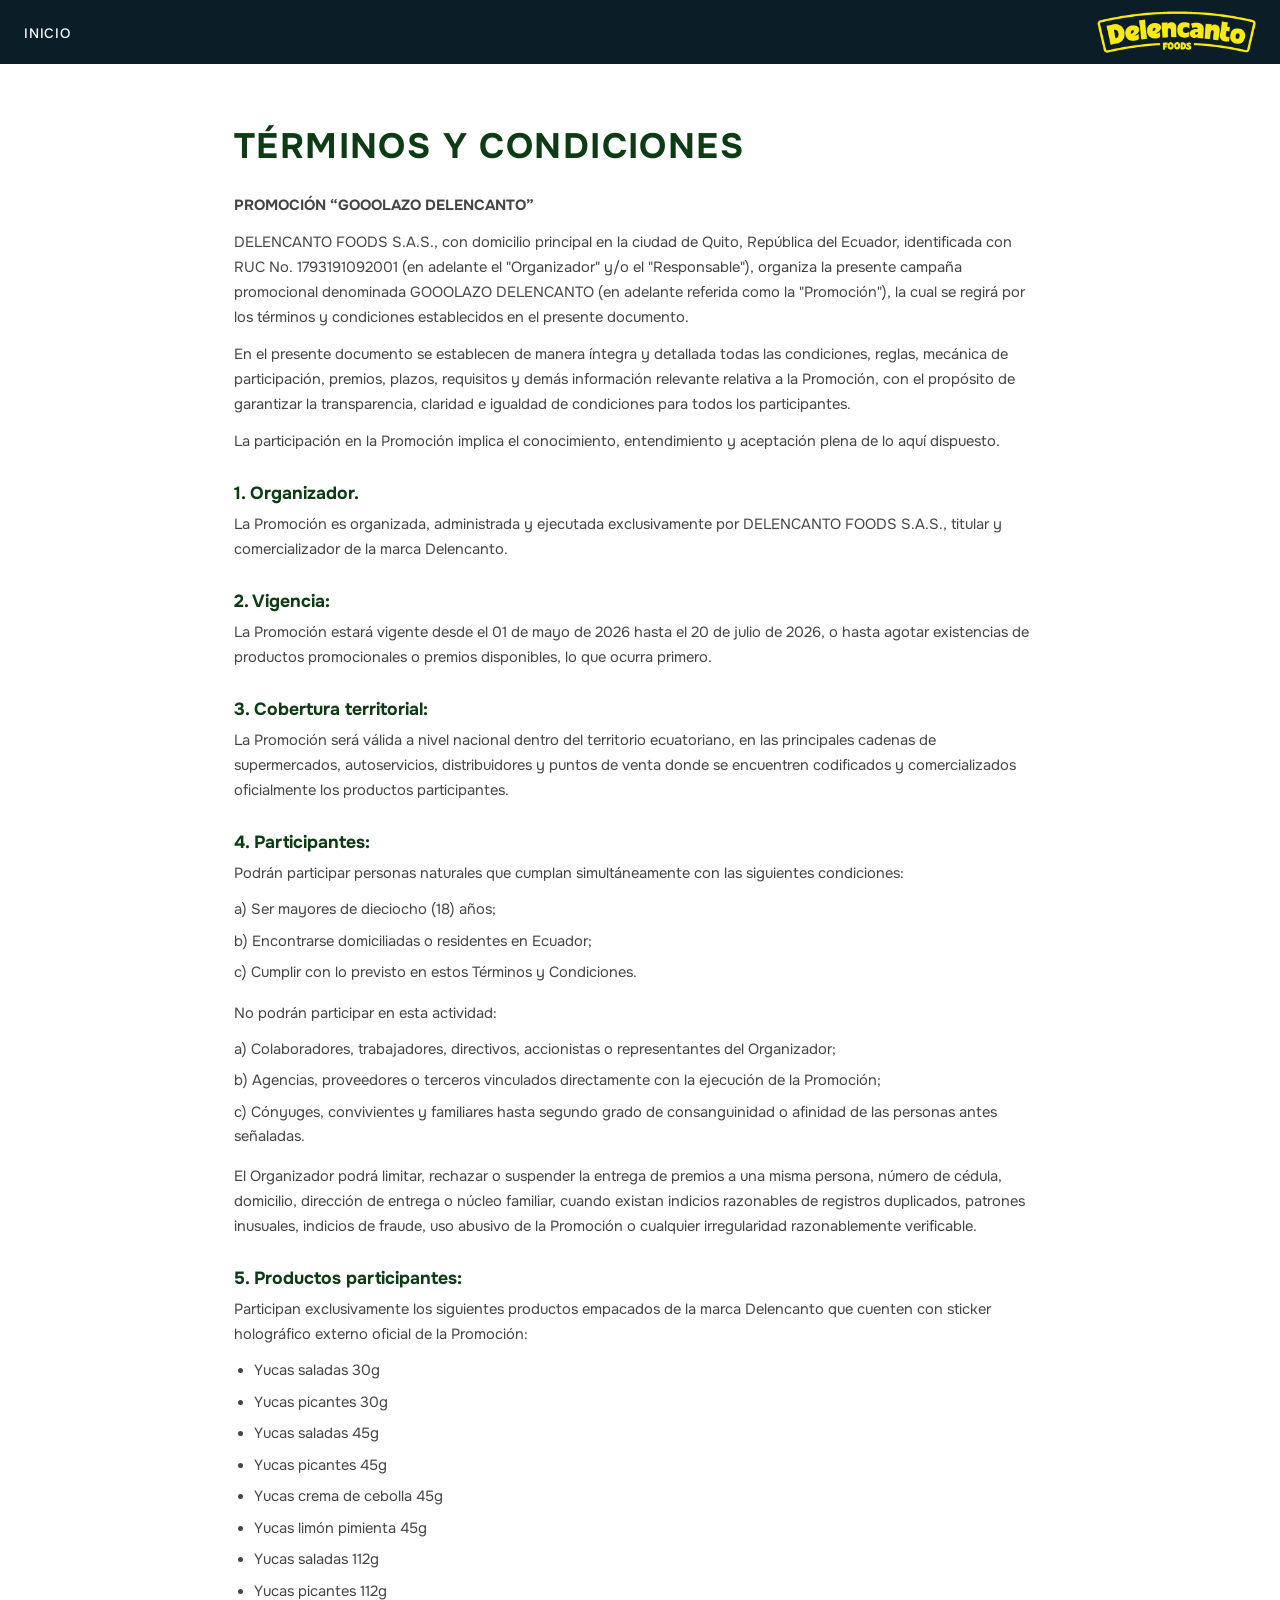
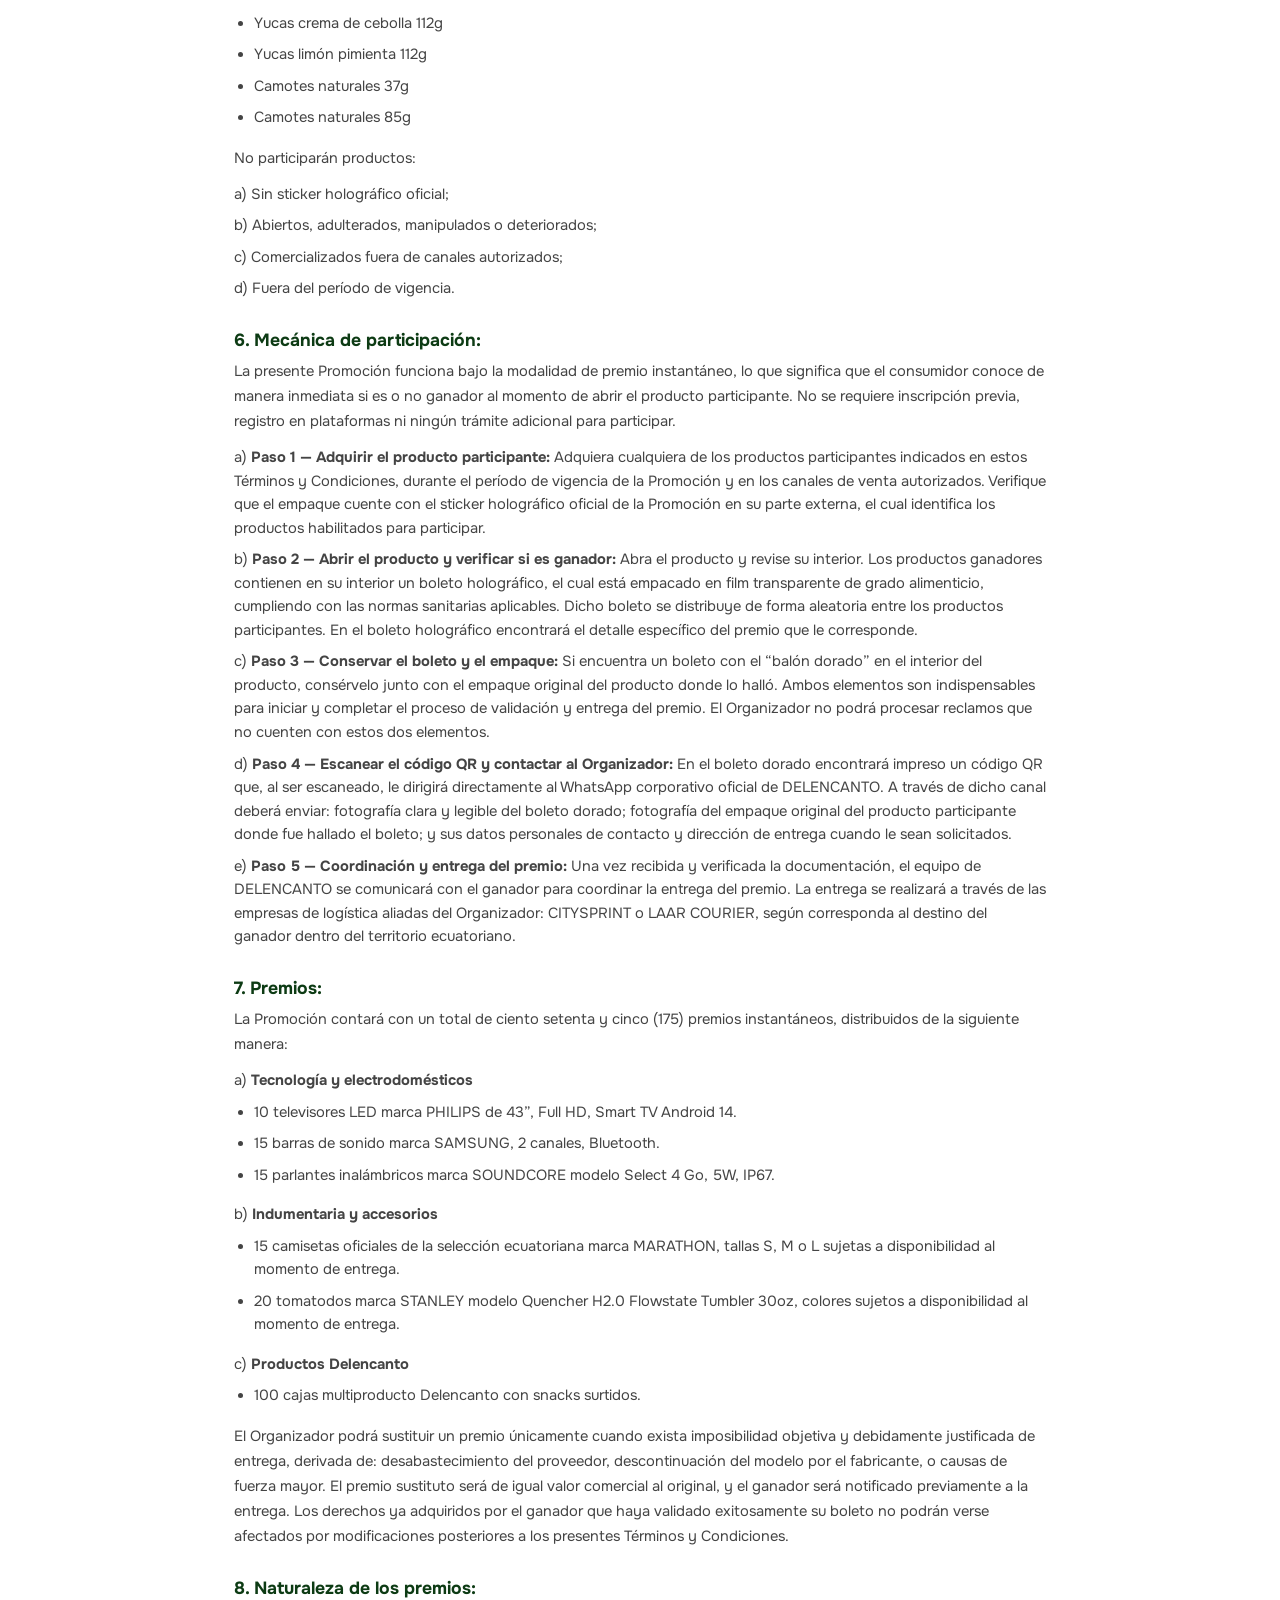
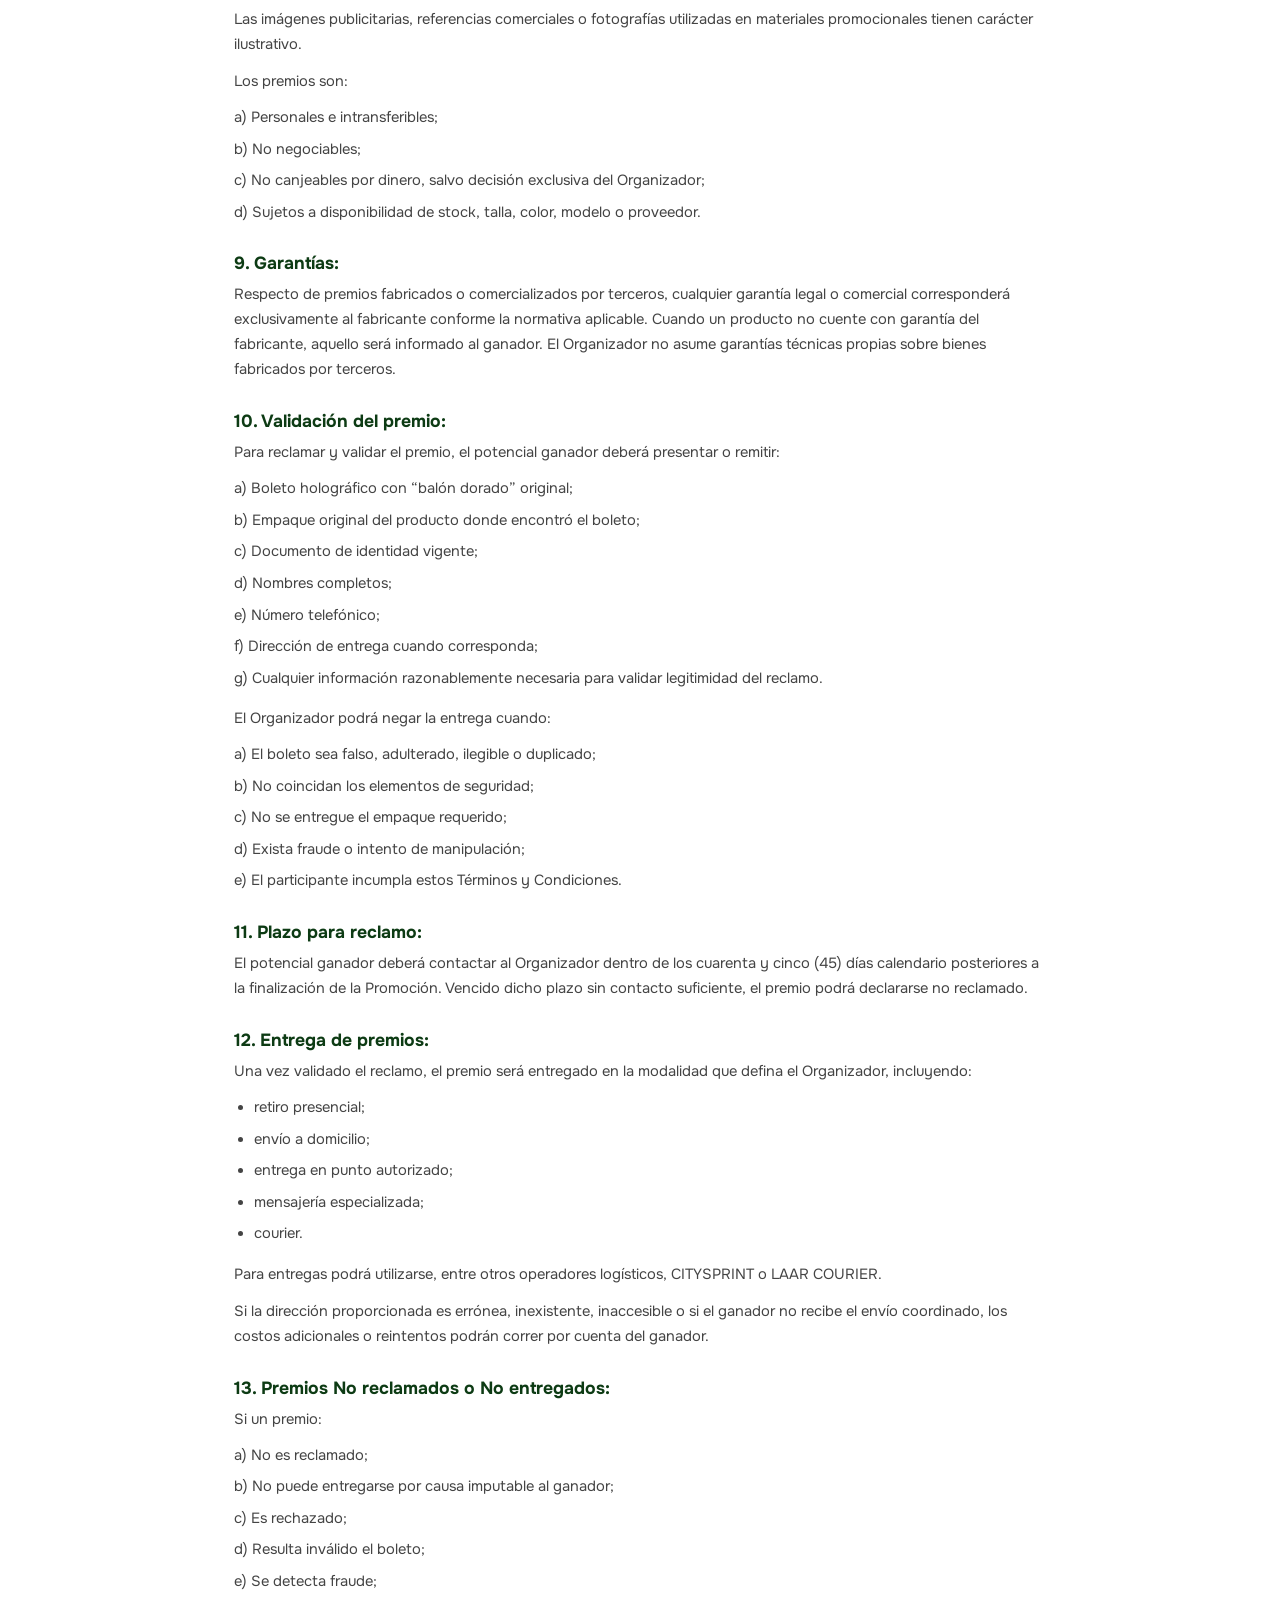
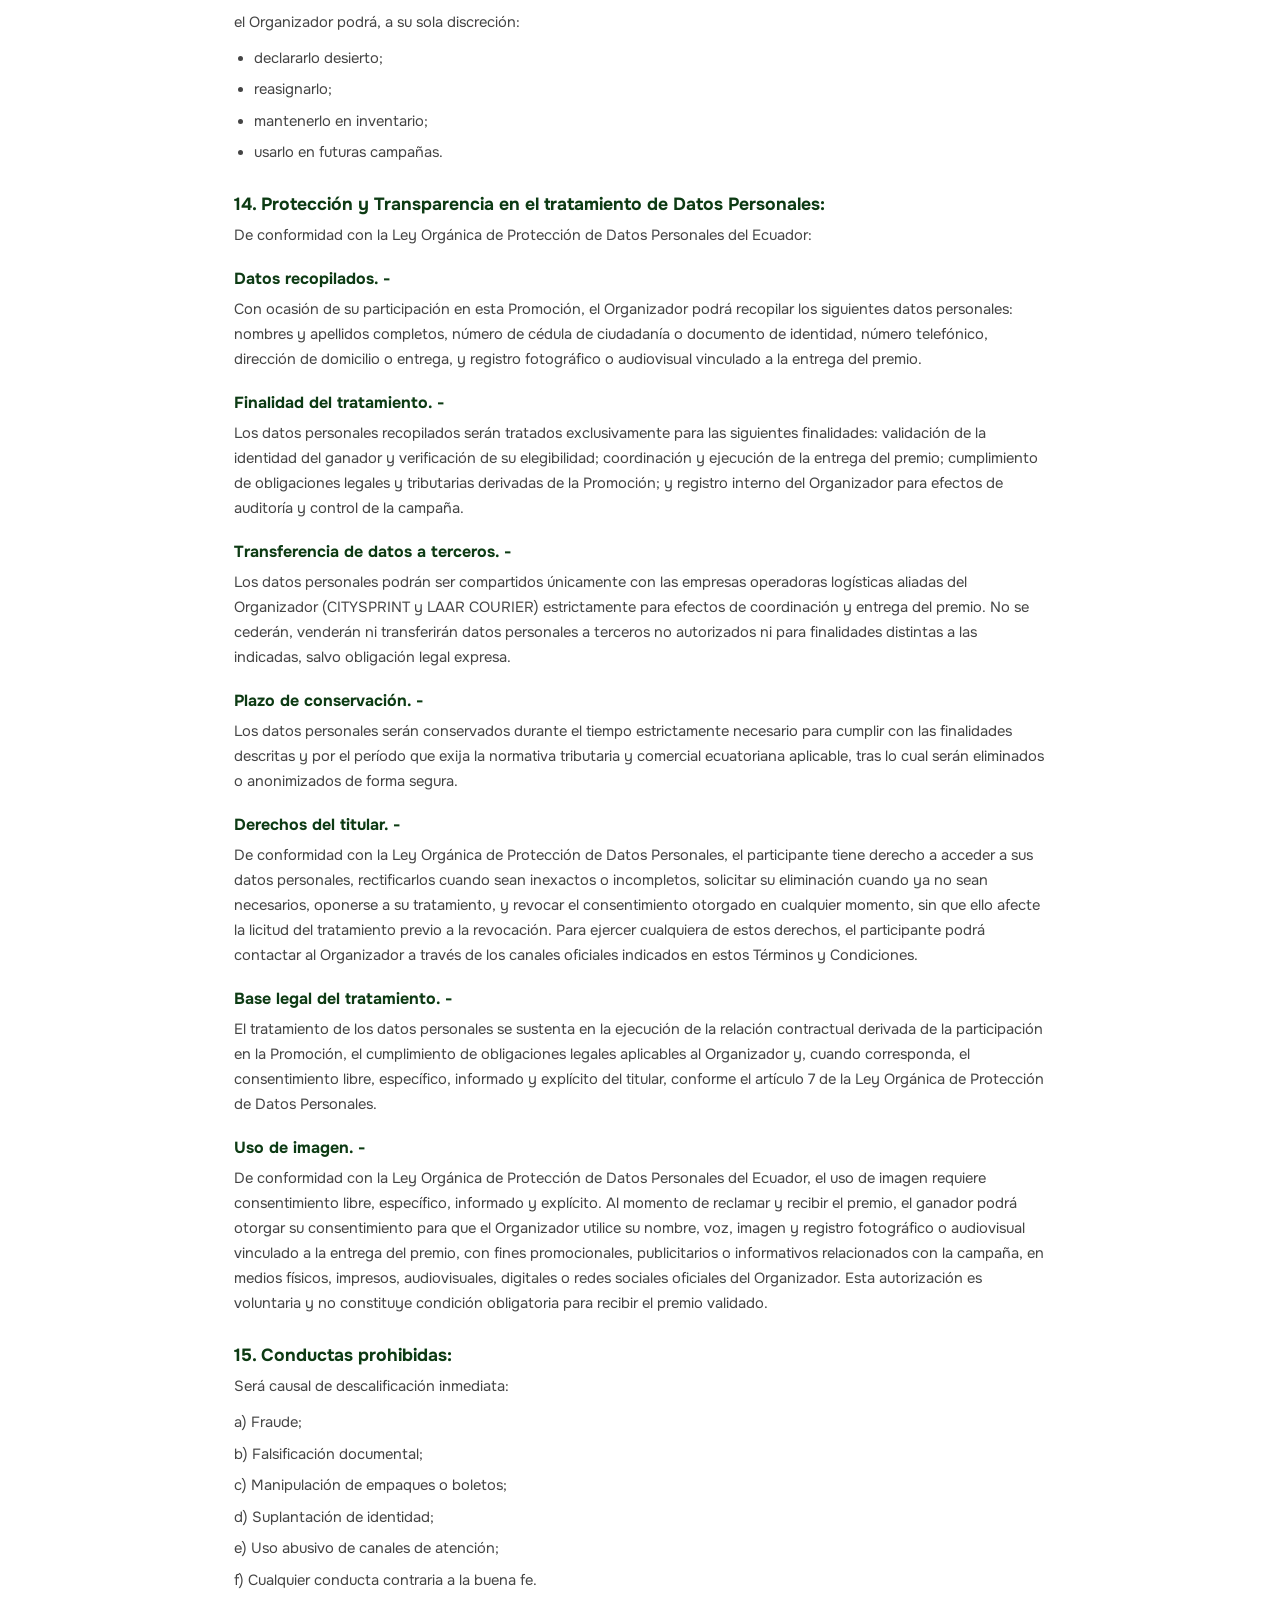
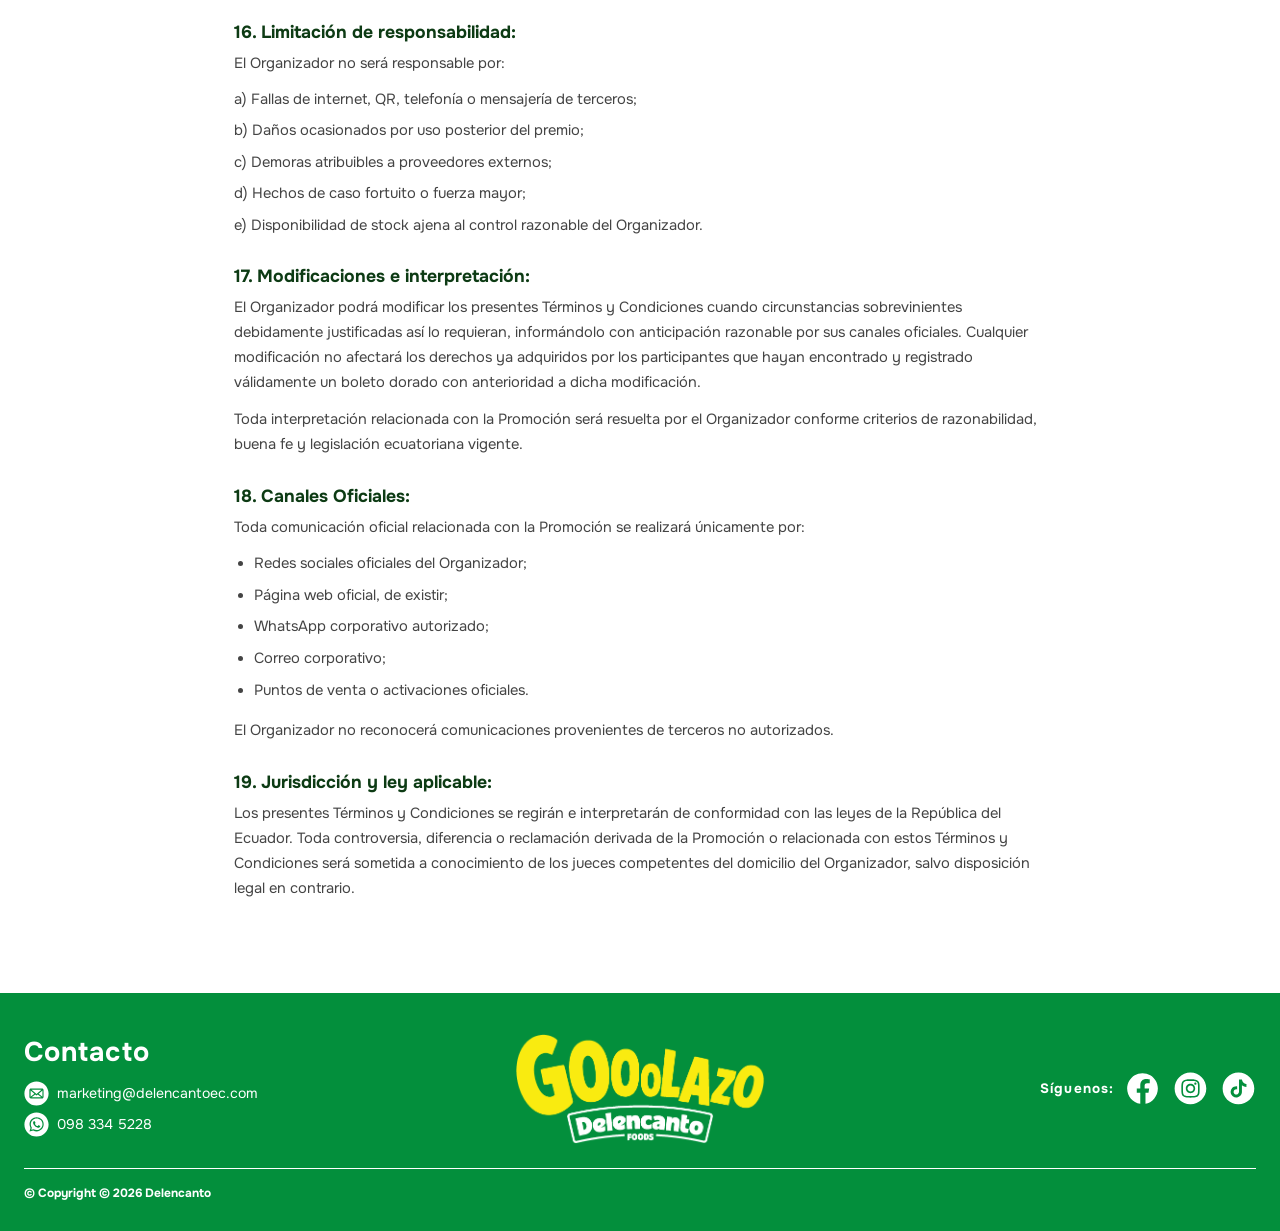
==== commit 4c4c712f: "Terminos y condiciones" ====
--- a/terminos.html
+++ b/terminos.html
@@ -52,34 +52,226 @@
   <main>
     <div class="terminos-content">
       <h1>Términos y Condiciones</h1>
-      <p><strong>Promoción GOooLAZO – Delencanto Foods</strong></p>
-
-      <h2>1. Organizador</h2>
-      <p>Lorem ipsum dolor sit amet, consectetur adipiscing elit. Sed do eiusmod tempor incididunt ut labore et dolore magna aliqua. Ut enim ad minim veniam, quis nostrud exercitation ullamco laboris.</p>
-
-      <h2>2. Vigencia de la Promoción</h2>
-      <p>Lorem ipsum dolor sit amet, consectetur adipiscing elit. La promoción es válida del 01 de mayo al 31 de junio de 2026 en el territorio ecuatoriano. Nisi ut aliquip ex ea commodo consequat.</p>
-
-      <h2>3. Participantes</h2>
-      <p>Lorem ipsum dolor sit amet, consectetur adipiscing elit. Podrán participar todas las personas mayores de edad residentes en Ecuador que adquieran cualquier producto de la línea Delencanto Foods durante la vigencia de la promoción.</p>
-
-      <h2>4. Mecánica de Participación</h2>
-      <p>Lorem ipsum dolor sit amet, consectetur adipiscing elit. Duis aute irure dolor in reprehenderit in voluptate velit esse cillum dolore eu fugiat nulla pariatur. Excepteur sint occaecat cupidatat non proident.</p>
-
-      <h2>5. Premios</h2>
-      <p>Lorem ipsum dolor sit amet, consectetur adipiscing elit. Los premios son más de 180 en total e incluyen Televisores de 43 pulgadas, Barras de Sonido Samsung, Parlantes, Tomatodos Stanley, Camisetas de La Tri y Productos Delencanto.</p>
-
-      <h2>6. Entrega de Premios</h2>
-      <p>Lorem ipsum dolor sit amet, consectetur adipiscing elit. Sunt in culpa qui officia deserunt mollit anim id est laborum. El ganador deberá conservar el Balón Dorado y el empaque original del producto como comprobante para reclamar su premio.</p>
-
-      <h2>7. Limitaciones de Responsabilidad</h2>
-      <p>Lorem ipsum dolor sit amet, consectetur adipiscing elit. Sed ut perspiciatis unde omnis iste natus error sit voluptatem accusantium doloremque laudantium.</p>
-
-      <h2>8. Ley Aplicable</h2>
-      <p>Lorem ipsum dolor sit amet, consectetur adipiscing elit. La presente promoción se rige por las leyes de la República del Ecuador y cualquier controversia será sometida a los tribunales competentes de la ciudad de Quito.</p>
-
-      <h2>9. Contacto</h2>
-      <p>Para cualquier consulta relacionada con esta promoción, comuníquese a través de <a href="mailto:marketing@delencantoec.com">marketing@delencantoec.com</a> o al WhatsApp <a href="https://wa.me/593000000000" target="_blank" rel="noopener noreferrer">098 315 457</a>.</p>
+      <p><strong>PROMOCIÓN “GOOOLAZO DELENCANTO”</strong></p>
+
+      <div class="legal-text">
+        <p>DELENCANTO FOODS S.A.S., con domicilio principal en la ciudad de Quito, República del Ecuador, identificada con RUC No. 1793191092001 (en adelante el "Organizador" y/o el "Responsable"), organiza la presente campaña promocional denominada GOOOLAZO DELENCANTO (en adelante referida como la "Promoción"), la cual se regirá por los términos y condiciones establecidos en el presente documento.</p>
+        
+        <p>En el presente documento se establecen de manera íntegra y detallada todas las condiciones, reglas, mecánica de participación, premios, plazos, requisitos y demás información relevante relativa a la Promoción, con el propósito de garantizar la transparencia, claridad e igualdad de condiciones para todos los participantes.</p>
+        
+        <p>La participación en la Promoción implica el conocimiento, entendimiento y aceptación plena de lo aquí dispuesto.</p>
+
+        <h2>1. Organizador.</h2>
+        <p>La Promoción es organizada, administrada y ejecutada exclusivamente por DELENCANTO FOODS S.A.S., titular y comercializador de la marca Delencanto.</p>
+
+        <h2>2. Vigencia:</h2>
+        <p>La Promoción estará vigente desde el 01 de mayo de 2026 hasta el 20 de julio de 2026, o hasta agotar existencias de productos promocionales o premios disponibles, lo que ocurra primero.</p>
+
+        <h2>3. Cobertura territorial:</h2>
+        <p>La Promoción será válida a nivel nacional dentro del territorio ecuatoriano, en las principales cadenas de supermercados, autoservicios, distribuidores y puntos de venta donde se encuentren codificados y comercializados oficialmente los productos participantes.</p>
+
+        <h2>4. Participantes:</h2>
+        <p>Podrán participar personas naturales que cumplan simultáneamente con las siguientes condiciones:</p>
+        <ul class="list-alpha">
+          <li>a) Ser mayores de dieciocho (18) años;</li>
+          <li>b) Encontrarse domiciliadas o residentes en Ecuador;</li>
+          <li>c) Cumplir con lo previsto en estos Términos y Condiciones.</li>
+        </ul>
+        <p>No podrán participar en esta actividad:</p>
+        <ul class="list-alpha">
+          <li>a) Colaboradores, trabajadores, directivos, accionistas o representantes del Organizador;</li>
+          <li>b) Agencias, proveedores o terceros vinculados directamente con la ejecución de la Promoción;</li>
+          <li>c) Cónyuges, convivientes y familiares hasta segundo grado de consanguinidad o afinidad de las personas antes señaladas.</li>
+        </ul>
+        <p>El Organizador podrá limitar, rechazar o suspender la entrega de premios a una misma persona, número de cédula, domicilio, dirección de entrega o núcleo familiar, cuando existan indicios razonables de registros duplicados, patrones inusuales, indicios de fraude, uso abusivo de la Promoción o cualquier irregularidad razonablemente verificable.</p>
+
+        <h2>5. Productos participantes:</h2>
+        <p>Participan exclusivamente los siguientes productos empacados de la marca Delencanto que cuenten con sticker holográfico externo oficial de la Promoción:</p>
+        <ul>
+          <li>Yucas saladas 30g</li>
+          <li>Yucas picantes 30g</li>
+          <li>Yucas saladas 45g</li>
+          <li>Yucas picantes 45g</li>
+          <li>Yucas crema de cebolla 45g</li>
+          <li>Yucas limón pimienta 45g</li>
+          <li>Yucas saladas 112g</li>
+          <li>Yucas picantes 112g</li>
+          <li>Yucas crema de cebolla 112g</li>
+          <li>Yucas limón pimienta 112g</li>
+          <li>Camotes naturales 37g</li>
+          <li>Camotes naturales 85g</li>
+        </ul>
+        <p>No participarán productos:</p>
+        <ul class="list-alpha">
+          <li>a) Sin sticker holográfico oficial;</li>
+          <li>b) Abiertos, adulterados, manipulados o deteriorados;</li>
+          <li>c) Comercializados fuera de canales autorizados;</li>
+          <li>d) Fuera del período de vigencia.</li>
+        </ul>
+
+        <h2>6. Mecánica de participación:</h2>
+        <p>La presente Promoción funciona bajo la modalidad de premio instantáneo, lo que significa que el consumidor conoce de manera inmediata si es o no ganador al momento de abrir el producto participante. No se requiere inscripción previa, registro en plataformas ni ningún trámite adicional para participar.</p>
+        <ul class="list-alpha">
+          <li>a) <strong>Paso 1 — Adquirir el producto participante:</strong> Adquiera cualquiera de los productos participantes indicados en estos Términos y Condiciones, durante el período de vigencia de la Promoción y en los canales de venta autorizados. Verifique que el empaque cuente con el sticker holográfico oficial de la Promoción en su parte externa, el cual identifica los productos habilitados para participar.</li>
+          <li>b) <strong>Paso 2 — Abrir el producto y verificar si es ganador:</strong> Abra el producto y revise su interior. Los productos ganadores contienen en su interior un boleto holográfico, el cual está empacado en film transparente de grado alimenticio, cumpliendo con las normas sanitarias aplicables. Dicho boleto se distribuye de forma aleatoria entre los productos participantes. En el boleto holográfico encontrará el detalle específico del premio que le corresponde.</li>
+          <li>c) <strong>Paso 3 — Conservar el boleto y el empaque:</strong> Si encuentra un boleto con el “balón dorado” en el interior del producto, consérvelo junto con el empaque original del producto donde lo halló. Ambos elementos son indispensables para iniciar y completar el proceso de validación y entrega del premio. El Organizador no podrá procesar reclamos que no cuenten con estos dos elementos.</li>
+          <li>d) <strong>Paso 4 — Escanear el código QR y contactar al Organizador:</strong> En el boleto dorado encontrará impreso un código QR que, al ser escaneado, le dirigirá directamente al WhatsApp corporativo oficial de DELENCANTO. A través de dicho canal deberá enviar: fotografía clara y legible del boleto dorado; fotografía del empaque original del producto participante donde fue hallado el boleto; y sus datos personales de contacto y dirección de entrega cuando le sean solicitados.</li>
+          <li>e) <strong>Paso 5 — Coordinación y entrega del premio:</strong> Una vez recibida y verificada la documentación, el equipo de DELENCANTO se comunicará con el ganador para coordinar la entrega del premio. La entrega se realizará a través de las empresas de logística aliadas del Organizador: CITYSPRINT o LAAR COURIER, según corresponda al destino del ganador dentro del territorio ecuatoriano.</li>
+        </ul>
+
+        <h2>7. Premios:</h2>
+        <p>La Promoción contará con un total de ciento setenta y cinco (175) premios instantáneos, distribuidos de la siguiente manera:</p>
+        <ul class="list-alpha">
+          <li>a) <strong>Tecnología y electrodomésticos</strong>
+            <ul style="margin-top: 8px;">
+              <li>10 televisores LED marca PHILIPS de 43”, Full HD, Smart TV Android 14.</li>
+              <li>15 barras de sonido marca SAMSUNG, 2 canales, Bluetooth.</li>
+              <li>15 parlantes inalámbricos marca SOUNDCORE modelo Select 4 Go, 5W, IP67.</li>
+            </ul>
+          </li>
+          <li>b) <strong>Indumentaria y accesorios</strong>
+            <ul style="margin-top: 8px;">
+              <li>15 camisetas oficiales de la selección ecuatoriana marca MARATHON, tallas S, M o L sujetas a disponibilidad al momento de entrega.</li>
+              <li>20 tomatodos marca STANLEY modelo Quencher H2.0 Flowstate Tumbler 30oz, colores sujetos a disponibilidad al momento de entrega.</li>
+            </ul>
+          </li>
+          <li>c) <strong>Productos Delencanto</strong>
+            <ul style="margin-top: 8px;">
+              <li>100 cajas multiproducto Delencanto con snacks surtidos.</li>
+            </ul>
+          </li>
+        </ul>
+        <p>El Organizador podrá sustituir un premio únicamente cuando exista imposibilidad objetiva y debidamente justificada de entrega, derivada de: desabastecimiento del proveedor, descontinuación del modelo por el fabricante, o causas de fuerza mayor. El premio sustituto será de igual valor comercial al original, y el ganador será notificado previamente a la entrega. Los derechos ya adquiridos por el ganador que haya validado exitosamente su boleto no podrán verse afectados por modificaciones posteriores a los presentes Términos y Condiciones.</p>
+
+        <h2>8. Naturaleza de los premios:</h2>
+        <p>Las imágenes publicitarias, referencias comerciales o fotografías utilizadas en materiales promocionales tienen carácter ilustrativo.</p>
+        <p>Los premios son:</p>
+        <ul class="list-alpha">
+          <li>a) Personales e intransferibles;</li>
+          <li>b) No negociables;</li>
+          <li>c) No canjeables por dinero, salvo decisión exclusiva del Organizador;</li>
+          <li>d) Sujetos a disponibilidad de stock, talla, color, modelo o proveedor.</li>
+        </ul>
+
+        <h2>9. Garantías:</h2>
+        <p>Respecto de premios fabricados o comercializados por terceros, cualquier garantía legal o comercial corresponderá exclusivamente al fabricante conforme la normativa aplicable. Cuando un producto no cuente con garantía del fabricante, aquello será informado al ganador. El Organizador no asume garantías técnicas propias sobre bienes fabricados por terceros.</p>
+
+        <h2>10. Validación del premio:</h2>
+        <p>Para reclamar y validar el premio, el potencial ganador deberá presentar o remitir:</p>
+        <ul class="list-alpha">
+          <li>a) Boleto holográfico con “balón dorado” original;</li>
+          <li>b) Empaque original del producto donde encontró el boleto;</li>
+          <li>c) Documento de identidad vigente;</li>
+          <li>d) Nombres completos;</li>
+          <li>e) Número telefónico;</li>
+          <li>f) Dirección de entrega cuando corresponda;</li>
+          <li>g) Cualquier información razonablemente necesaria para validar legitimidad del reclamo.</li>
+        </ul>
+        <p>El Organizador podrá negar la entrega cuando:</p>
+        <ul class="list-alpha">
+          <li>a) El boleto sea falso, adulterado, ilegible o duplicado;</li>
+          <li>b) No coincidan los elementos de seguridad;</li>
+          <li>c) No se entregue el empaque requerido;</li>
+          <li>d) Exista fraude o intento de manipulación;</li>
+          <li>e) El participante incumpla estos Términos y Condiciones.</li>
+        </ul>
+
+        <h2>11. Plazo para reclamo:</h2>
+        <p>El potencial ganador deberá contactar al Organizador dentro de los cuarenta y cinco (45) días calendario posteriores a la finalización de la Promoción. Vencido dicho plazo sin contacto suficiente, el premio podrá declararse no reclamado.</p>
+
+        <h2>12. Entrega de premios:</h2>
+        <p>Una vez validado el reclamo, el premio será entregado en la modalidad que defina el Organizador, incluyendo:</p>
+        <ul>
+          <li>retiro presencial;</li>
+          <li>envío a domicilio;</li>
+          <li>entrega en punto autorizado;</li>
+          <li>mensajería especializada;</li>
+          <li>courier.</li>
+        </ul>
+        <p>Para entregas podrá utilizarse, entre otros operadores logísticos, CITYSPRINT o LAAR COURIER.</p>
+        <p>Si la dirección proporcionada es errónea, inexistente, inaccesible o si el ganador no recibe el envío coordinado, los costos adicionales o reintentos podrán correr por cuenta del ganador.</p>
+
+        <h2>13. Premios No reclamados o No entregados:</h2>
+        <p>Si un premio:</p>
+        <ul class="list-alpha">
+          <li>a) No es reclamado;</li>
+          <li>b) No puede entregarse por causa imputable al ganador;</li>
+          <li>c) Es rechazado;</li>
+          <li>d) Resulta inválido el boleto;</li>
+          <li>e) Se detecta fraude;</li>
+        </ul>
+        <p>el Organizador podrá, a su sola discreción:</p>
+        <ul>
+          <li>declararlo desierto;</li>
+          <li>reasignarlo;</li>
+          <li>mantenerlo en inventario;</li>
+          <li>usarlo en futuras campañas.</li>
+        </ul>
+
+        <h2>14. Protección y Transparencia en el tratamiento de Datos Personales:</h2>
+        <p>De conformidad con la Ley Orgánica de Protección de Datos Personales del Ecuador:</p>
+        
+        <h3>Datos recopilados. -</h3>
+        <p>Con ocasión de su participación en esta Promoción, el Organizador podrá recopilar los siguientes datos personales: nombres y apellidos completos, número de cédula de ciudadanía o documento de identidad, número telefónico, dirección de domicilio o entrega, y registro fotográfico o audiovisual vinculado a la entrega del premio.</p>
+
+        <h3>Finalidad del tratamiento. -</h3>
+        <p>Los datos personales recopilados serán tratados exclusivamente para las siguientes finalidades: validación de la identidad del ganador y verificación de su elegibilidad; coordinación y ejecución de la entrega del premio; cumplimiento de obligaciones legales y tributarias derivadas de la Promoción; y registro interno del Organizador para efectos de auditoría y control de la campaña.</p>
+
+        <h3>Transferencia de datos a terceros. -</h3>
+        <p>Los datos personales podrán ser compartidos únicamente con las empresas operadoras logísticas aliadas del Organizador (CITYSPRINT y LAAR COURIER) estrictamente para efectos de coordinación y entrega del premio. No se cederán, venderán ni transferirán datos personales a terceros no autorizados ni para finalidades distintas a las indicadas, salvo obligación legal expresa.</p>
+
+        <h3>Plazo de conservación. -</h3>
+        <p>Los datos personales serán conservados durante el tiempo estrictamente necesario para cumplir con las finalidades descritas y por el período que exija la normativa tributaria y comercial ecuatoriana aplicable, tras lo cual serán eliminados o anonimizados de forma segura.</p>
+
+        <h3>Derechos del titular. -</h3>
+        <p>De conformidad con la Ley Orgánica de Protección de Datos Personales, el participante tiene derecho a acceder a sus datos personales, rectificarlos cuando sean inexactos o incompletos, solicitar su eliminación cuando ya no sean necesarios, oponerse a su tratamiento, y revocar el consentimiento otorgado en cualquier momento, sin que ello afecte la licitud del tratamiento previo a la revocación. Para ejercer cualquiera de estos derechos, el participante podrá contactar al Organizador a través de los canales oficiales indicados en estos Términos y Condiciones.</p>
+
+        <h3>Base legal del tratamiento. -</h3>
+        <p>El tratamiento de los datos personales se sustenta en la ejecución de la relación contractual derivada de la participación en la Promoción, el cumplimiento de obligaciones legales aplicables al Organizador y, cuando corresponda, el consentimiento libre, específico, informado y explícito del titular, conforme el artículo 7 de la Ley Orgánica de Protección de Datos Personales.</p>
+
+        <h3>Uso de imagen. -</h3>
+        <p>De conformidad con la Ley Orgánica de Protección de Datos Personales del Ecuador, el uso de imagen requiere consentimiento libre, específico, informado y explícito. Al momento de reclamar y recibir el premio, el ganador podrá otorgar su consentimiento para que el Organizador utilice su nombre, voz, imagen y registro fotográfico o audiovisual vinculado a la entrega del premio, con fines promocionales, publicitarios o informativos relacionados con la campaña, en medios físicos, impresos, audiovisuales, digitales o redes sociales oficiales del Organizador. Esta autorización es voluntaria y no constituye condición obligatoria para recibir el premio validado.</p>
+
+        <h2>15. Conductas prohibidas:</h2>
+        <p>Será causal de descalificación inmediata:</p>
+        <ul class="list-alpha">
+          <li>a) Fraude;</li>
+          <li>b) Falsificación documental;</li>
+          <li>c) Manipulación de empaques o boletos;</li>
+          <li>d) Suplantación de identidad;</li>
+          <li>e) Uso abusivo de canales de atención;</li>
+          <li>f) Cualquier conducta contraria a la buena fe.</li>
+        </ul>
+
+        <h2>16. Limitación de responsabilidad:</h2>
+        <p>El Organizador no será responsable por:</p>
+        <ul class="list-alpha">
+          <li>a) Fallas de internet, QR, telefonía o mensajería de terceros;</li>
+          <li>b) Daños ocasionados por uso posterior del premio;</li>
+          <li>c) Demoras atribuibles a proveedores externos;</li>
+          <li>d) Hechos de caso fortuito o fuerza mayor;</li>
+          <li>e) Disponibilidad de stock ajena al control razonable del Organizador.</li>
+        </ul>
+
+        <h2>17. Modificaciones e interpretación:</h2>
+        <p>El Organizador podrá modificar los presentes Términos y Condiciones cuando circunstancias sobrevinientes debidamente justificadas así lo requieran, informándolo con anticipación razonable por sus canales oficiales. Cualquier modificación no afectará los derechos ya adquiridos por los participantes que hayan encontrado y registrado válidamente un boleto dorado con anterioridad a dicha modificación.</p>
+        <p>Toda interpretación relacionada con la Promoción será resuelta por el Organizador conforme criterios de razonabilidad, buena fe y legislación ecuatoriana vigente.</p>
+
+        <h2>18. Canales Oficiales:</h2>
+        <p>Toda comunicación oficial relacionada con la Promoción se realizará únicamente por:</p>
+        <ul>
+          <li>Redes sociales oficiales del Organizador;</li>
+          <li>Página web oficial, de existir;</li>
+          <li>WhatsApp corporativo autorizado;</li>
+          <li>Correo corporativo;</li>
+          <li>Puntos de venta o activaciones oficiales.</li>
+        </ul>
+        <p>El Organizador no reconocerá comunicaciones provenientes de terceros no autorizados.</p>
+
+        <h2>19. Jurisdicción y ley aplicable:</h2>
+        <p>Los presentes Términos y Condiciones se regirán e interpretarán de conformidad con las leyes de la República del Ecuador. Toda controversia, diferencia o reclamación derivada de la Promoción o relacionada con estos Términos y Condiciones será sometida a conocimiento de los jueces competentes del domicilio del Organizador, salvo disposición legal en contrario.</p>
+      </div>
+
     </div>
   </main>
 
@@ -98,10 +290,10 @@
           <img src="assets/images/mail.svg" alt="Mail Icon" aria-hidden="true" class="footer-mail-icon" height="25px" width="25px"/>
         marketing@delencantoec.com
       </a>
-        <a class="footer-contact-item" href="https://wa.me/593000000000" target="_blank" rel="noopener noreferrer">
+        <a class="footer-contact-item" href="https://wa.me/593983345228" target="_blank" rel="noopener noreferrer">
           <!-- WhatsApp icon -->
           <img src="assets/images/whatsApp.svg" alt="WhatsApp Icon" aria-hidden="true" class="footer-whatsapp-icon" height="25px" width="25px"/>
-          098 315 457
+          098 334 5228
         </a>
       </div>
 
@@ -116,15 +308,15 @@
         <p>Síguenos:</p>
         <div class="social-icons">
           <!-- Facebook -->
-          <a class="social-icon" href="#" target="_blank" rel="noopener noreferrer" aria-label="Facebook">
+          <a class="social-icon" href="https://www.facebook.com/Delencantoec" target="_blank" rel="noopener noreferrer" aria-label="Facebook">
             <img src="assets/images/facebook.svg" alt="Facebook Icon" aria-hidden="true" height="35px" width="35px"/>
           </a>
           <!-- Instagram -->
-          <a class="social-icon" href="#" target="_blank" rel="noopener noreferrer" aria-label="Instagram">
+          <a class="social-icon" href="https://www.instagram.com/delencanto_ec/" target="_blank" rel="noopener noreferrer" aria-label="Instagram">
             <img src="assets/images/instagram.svg" alt="Instagram Icon" aria-hidden="true" height="35px" width="35px"/>
           </a>
           <!-- TikTok -->
-          <a class="social-icon" href="#" target="_blank" rel="noopener noreferrer" aria-label="TikTok">
+          <a class="social-icon" href="https://www.tiktok.com/@delencantoec?_r=1&_t=ZS-95whRxhycyu" target="_blank" rel="noopener noreferrer" aria-label="TikTok">
             <img src="assets/images/tiktok.svg" alt="TikTok Icon" aria-hidden="true" height="35px" width="35px"/>
           </a>
         </div>
--- a/css/styles.css
+++ b/css/styles.css
@@ -201,19 +201,20 @@
 }
 
 
-.section-subtitle {
+.section-subtitle, .section-subtitle-winners {
   text-align: center;
   font-family: var(--font-body);
   font-size: 1.5rem;
   color: var(--white);
   margin-top: 20px;
-  margin-bottom: 50px;
-}
+  margin-bottom: 70px;
+}
+.section-subtitle.mobile { display: none; }
 
 /* ============================================================
    HERO SECTION
    Desktop: assets/images/hero-desktop.jpg
-   Mobile:  assets/images/hero-mobile.jpg
+   Mobile:  assets/images/hero-mobile.png
    ============================================================ */
 .hero {
   display: block;
@@ -252,7 +253,7 @@
 
 
 .mecanica .section-title-wrap,
-.mecanica .section-subtitle,
+.mecanica .section-subtitle, .section-subtitle-winners,
 .mecanica-carousel-wrapper { position: relative; z-index: 1; }
 
 /* Cards container */
@@ -338,15 +339,16 @@
   width: 100%;
 }
 .step-desc {
-  font-size: 0.82rem;
-  line-height: 1.5;
+  font-size: 0.72rem;
+  line-height: 1.2;
   color: var(--gray-text);
   text-align: center;
-  flex: 1;
-  display: flex;
-  align-items: center;
-  justify-content: center;
-  flex-direction: column;
+  margin-top: auto;
+  margin-bottom: auto;
+}
+
+.step-desc.second {
+  margin-top: 8px;
 }
 
 /* ============================================================
@@ -358,8 +360,8 @@
   background-repeat: repeat-x;
   background-size: cover;
   background-position: center;
-  padding: 70px 0 200px;
-  overflow: hidden;
+  padding: 40px 0 200px;
+  overflow: unset;
 }
 .premios::before {
   content: '';
@@ -371,7 +373,7 @@
 }
 
 .premios .section-title-wrap,
-.premios .section-subtitle,
+.premios .section-subtitle, .section-subtitle-winners,
 .premios-grid-wrapper { position: relative; z-index: 1; }
 
 .premios .section-subtitle { color: var(--dark-blue); font-weight: 700; }
@@ -393,8 +395,20 @@
   opacity: 1;
   pointer-events: none;
 }
-.arrow-deco-tr { top: 15%; right: 4%; width: 160px; }
-.arrow-deco-bl { bottom: 19%; left: 4%; width: 130px; }
+.arrow-deco-tr { top: 15%; right: 14%; width: 160px; }
+.arrow-deco-bl { bottom: 19%; left: 14%; width: 130px; }
+
+/* Decorative potato – mobile only */
+.premios-papa {
+  display: none;
+  position: absolute;
+  right: 0px;
+  top: -50px;
+  width: 80px;
+  pointer-events: none;
+  z-index: 2;
+  transform: rotate(15deg);
+}
 
 /* Prize grid */
 .premios-grid {
@@ -452,7 +466,6 @@
   position: relative;
   background: var(--dark-blue);
   padding: 0px 0 80px;
-  overflow: hidden;
 }
 
 .ganadores.hidden { display: none; }
@@ -474,14 +487,27 @@
   z-index: 2;
 }
 .ganadores-arrow-left {
-  left: 20px;
-  top: 50%;
+  left: 12%;
+  top: 35%;
   transform: translateY(-60%);
 }
 .ganadores-arrow-right {
-  right: 20px;
-  top: 50%;
+  right: 12%;
+  top: 35%;
   transform: translateY(-60%);
+}
+
+/* Decorative potato – desktop only */
+.ganadores-papa {
+  display: none;
+  position: absolute;
+  right: 10%;
+  top: -30px;
+  width: 180px;
+  pointer-events: none;
+  z-index: 2;
+  transform: rotate(10deg);
+  margin-top: -20px;  
 }
 
 /* Desktop winners carousel */
@@ -730,7 +756,7 @@
   justify-content: center;
   transition: background var(--transition), transform var(--transition);
 }
-.social-icon:hover { background: var(--white); transform: scale(1.1); }
+.social-icon:hover { background: none; transform: scale(1.1); }
 .social-icon svg { width: 18px; height: 18px; fill: var(--green-dark); }
 
 .footer-bottom {
@@ -767,6 +793,28 @@
   color: var(--green-dark);
   margin: 28px 0 8px;
 }
+.terminos-content h3 {
+  font-family: var(--font-heading);
+  font-weight: 700;
+  font-size: 1rem;
+  color: var(--green-dark);
+  margin: 20px 0 8px;
+}
+.terminos-content ul {
+  margin-bottom: 16px;
+  padding-left: 20px;
+  list-style-type: disc;
+}
+.terminos-content ul.list-alpha {
+  list-style-type: none;
+  padding-left: 0;
+}
+.terminos-content li {
+  font-size: 0.92rem;
+  line-height: 1.6;
+  color: var(--gray-text);
+  margin-bottom: 8px;
+}
 .terminos-content p {
   font-size: 0.92rem;
   line-height: 1.7;
@@ -817,9 +865,10 @@
   .header-logo .logo-placeholder { width: 100px; font-size: 0.8rem; }
   .header-inner { position: relative; }
   .header-logo {
-    position: absolute;
+    display: none;
+    /*position: absolute;
     left: 50%;
-    transform: translateX(-50%);
+    transform: translateX(-50%);*/
   }
 
   /* Hero */
@@ -840,12 +889,16 @@
   .section-badge--premios { font-size: 1.7rem; padding: 8px 24px; }
 
   /* Mecánica – hide grid, show carousel */
-  .mecanica {
+   .mecanica {
     padding: 30px 0 120px;
-  }
+    background-image: url('../assets/images/fondoMecanicaMobile.jpg');
+    background-size: cover;
+    background-position: top center;
+  }
+
   .mecanica-cards { display: none; }
   .mecanica-carousel-wrapper {
-    width: 75%;
+    width: 67%;
     margin: 0 auto;
     overflow: visible;
   }
@@ -853,24 +906,32 @@
     overflow: hidden;
     padding-top: 44px; /* room for .step-number (top: -40px) */
   }
-
+  
+  .step-image { height: 225px; }
+  
   .premios {
     padding: 40px 0 150px;
   }
 
-  .premios-carousel-wrapper,
+  .premios-carousel-wrapper {
+    width: 68%;
+    margin: 0 auto;
+    overflow: visible;
+  }
+
   .ganadores-carousel-wrapper {
     width: 95%;
     margin: 0 auto;
     overflow: visible;
   }
+
   .premios-carousel-wrapper .carousel-track-container,
   .ganadores-carousel-wrapper .carousel-track-container {
     overflow: hidden;
   }
 
   .arrow-deco-tr {
-  top: 28%;
+  top: 27%;
   right: 4%;
   width: 80px;
 }
@@ -890,11 +951,14 @@
 
   /* Equal-height carousel cards */
   .carousel-track { align-items: stretch; }
-  .carousel-slide {
+
+  
+
+ .mecanica-carousel-wrapper .carousel-slide {
     display: flex;
     align-items: stretch;
-    flex-direction: column;
-  }
+  }
+
   .carousel-slide .step-card,
   .carousel-slide .prize-card {
     display: flex;
@@ -903,9 +967,11 @@
   }
   .carousel-slide .step-content { flex: 1; }
 
-  .section-subtitle { font-size: 1rem; margin-bottom: 50px; }
+  .section-subtitle {display: none;  }
+   .section-subtitle.mobile, .section-subtitle-winners, .premios .section-subtitle {display: block; font-size: 1rem; margin-bottom: 3cap; }
   /* Premios – hide grid, show carousel */
   .premios-grid { display: none; }
+  .premios-papa { display: block; }
 
   /* Hide decorative field and arrow images on mobile */
   .field-deco  { display: none; }
@@ -948,7 +1014,8 @@
     height: 20px;
   }
 
-  .ganadores-arrow-right { top: 10%; }
+  .ganadores-arrow-right { top: 8%; right: 5%; }
+  .carousel-nav-bar { margin-top: 0; }
   .carousel-dots { display: none; }
   .ganadores-arrow-left  { display: none; }
   .social-icons { justify-content: flex-end; }
@@ -958,10 +1025,39 @@
 }
 
 /* ============================================================
-   RESPONSIVE – DESKTOP (min 769px)
+   RESPONSIVE – MID (600px – 768px)
+   2-column grid for Mecánica and Premios; carousels hidden.
+   ============================================================ */
+@media (min-width: 600px) and (max-width: 768px) {
+  /* Mecánica – swap carousel for 2-col grid */
+  .mecanica-carousel-wrapper { display: none; }
+  .mecanica-cards {
+    display: grid;
+    grid-template-columns: repeat(2, 1fr);
+    row-gap: 56px;    /* extra room for the step-number bubble (top: -40px) */
+    padding-top: 44px; /* same reason – first row needs breathing room too */
+  }
+
+  /* Premios – swap carousel for 2-col grid */
+  .premios-carousel-wrapper, .ganadores-arrow-right { display: none; }
+  .premios-grid {
+    display: grid;
+    grid-template-columns: repeat(2, 1fr);
+  }
+
+  /* Slightly shorter images for the narrower 2-col cards */
+  .step-image  { height: 180px; }
+  .prize-image { height: 160px; }
+
+}
+
+/* ============================================================
+   RESPONSIVE – TABLET + DESKTOP BASE (min 769px)
+   Shared styles for all non-mobile viewports.
    ============================================================ */
 @media (min-width: 769px) {
-  /* Hide mobile carousels on desktop */
+  .ganadores-papa { display: block; }
+  /* Hide mobile carousels */
   .mecanica-carousel-wrapper { display: none; }
   .premios-carousel-wrapper  { display: none; }
   .ganadores-carousel-wrapper { display: none; }
@@ -973,3 +1069,51 @@
   .ganadores-desktop-carousel .carousel-track-container { overflow: hidden; }
   .ganadores-desktop-carousel .carousel-slide { padding: 0 4px; }
 }
+
+/* ============================================================
+   RESPONSIVE – TABLET ONLY (769px – 1024px)
+   Overrides for mid-size screens.
+   ============================================================ */
+@media (min-width: 769px) and (max-width: 1024px) {
+
+  .mecanica {
+  padding: 20px 0 100px;
+}
+.premios { padding: 20px 0 50px; }
+  /* Premios – hide field marks and arrow swooshes */
+  .field-deco  { display: none; }
+  .arrow-deco  { display: none; }
+
+  /* Ganadores – hide potato */
+  .ganadores-papa, .ganadores-arrow-left, .ganadores-arrow-right { display: none; }
+
+  .step-title {
+    font-size: 0.8rem;
+  }
+  .step-desc {
+    font-size: 0.68rem;
+  }
+  .nav-links {
+    gap: 15px;
+  }
+  .nav-links a {
+    font-size: 0.75rem;
+  }
+  .step-image {
+    height: 150px;
+  }
+  .section-badge {
+    font-size: 2rem;
+  }
+  .section-badge--premios {
+    font-size: 2rem;
+  }
+}
+
+/* ============================================================
+   RESPONSIVE – DESKTOP ONLY (min 1025px)
+   Styles exclusive to large screens.
+   ============================================================ */
+@media (min-width: 1025px) {
+/** Specific Desktop styles */
+}
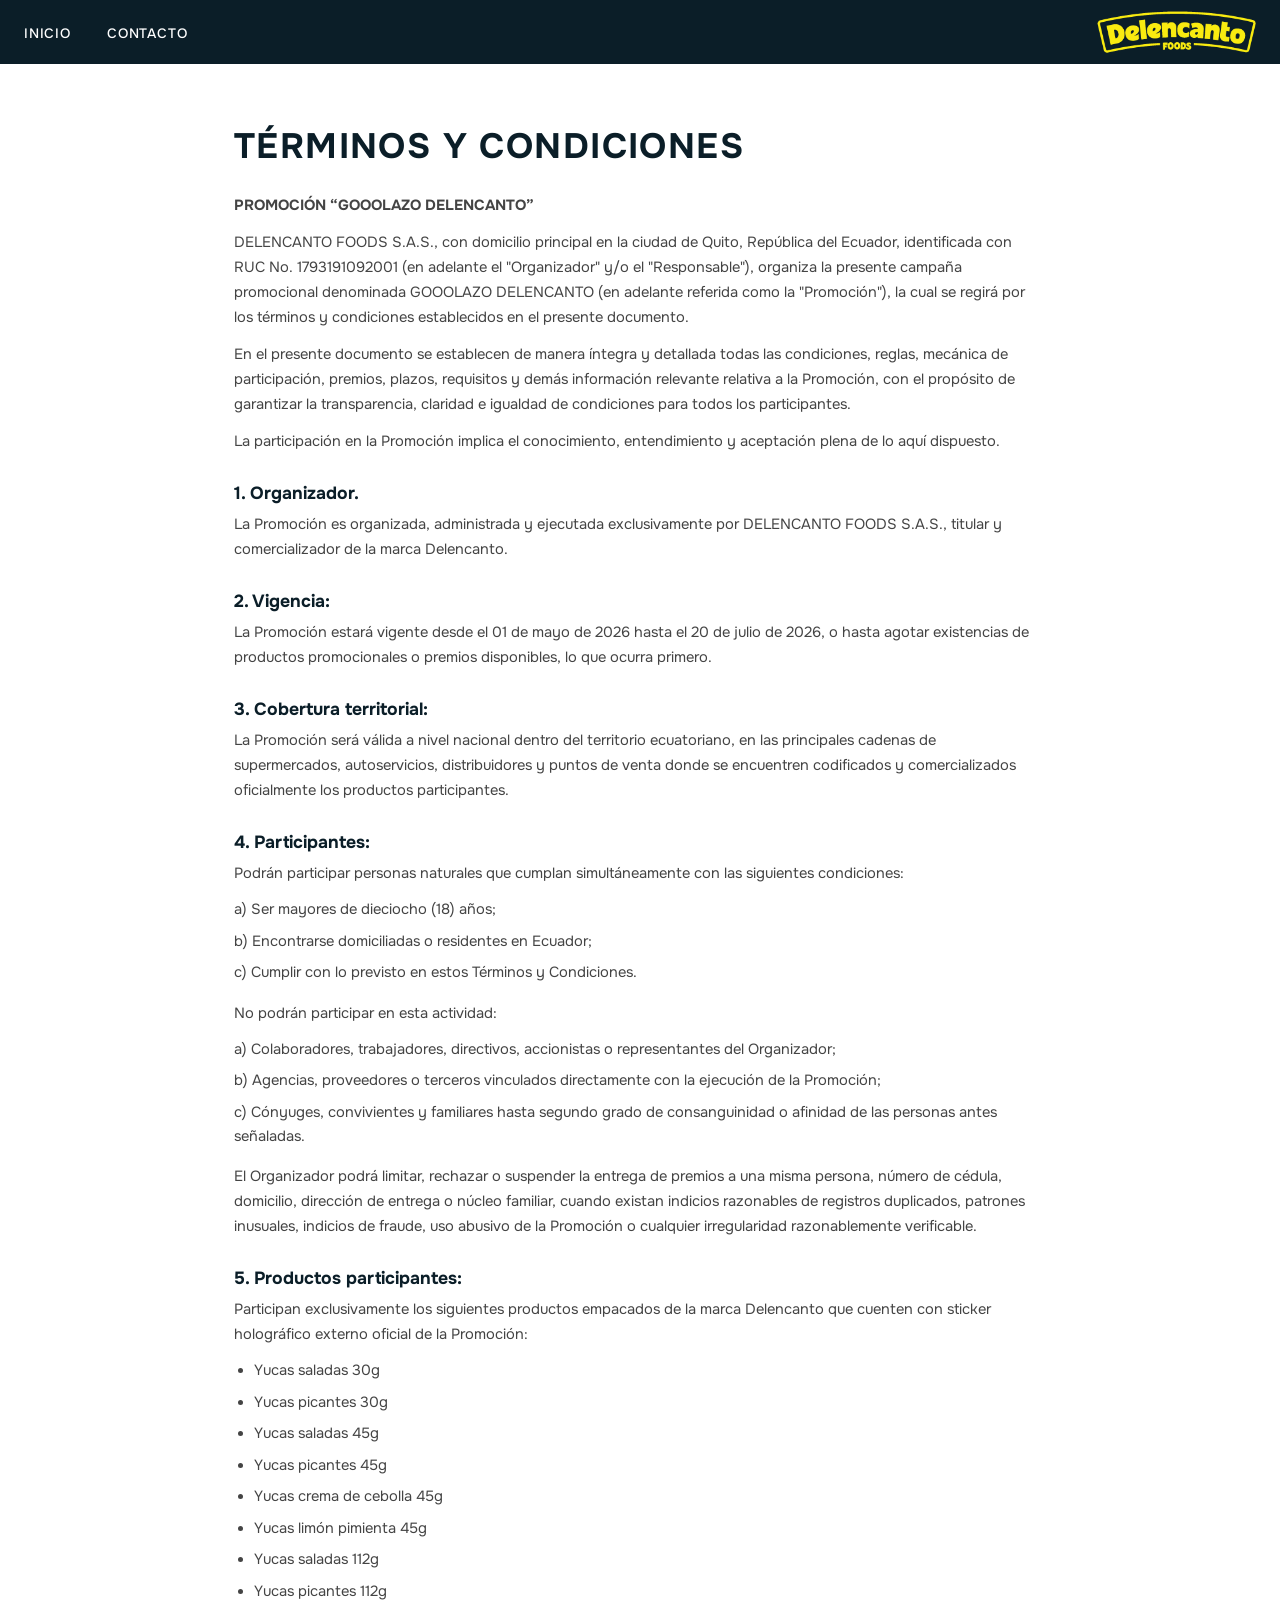
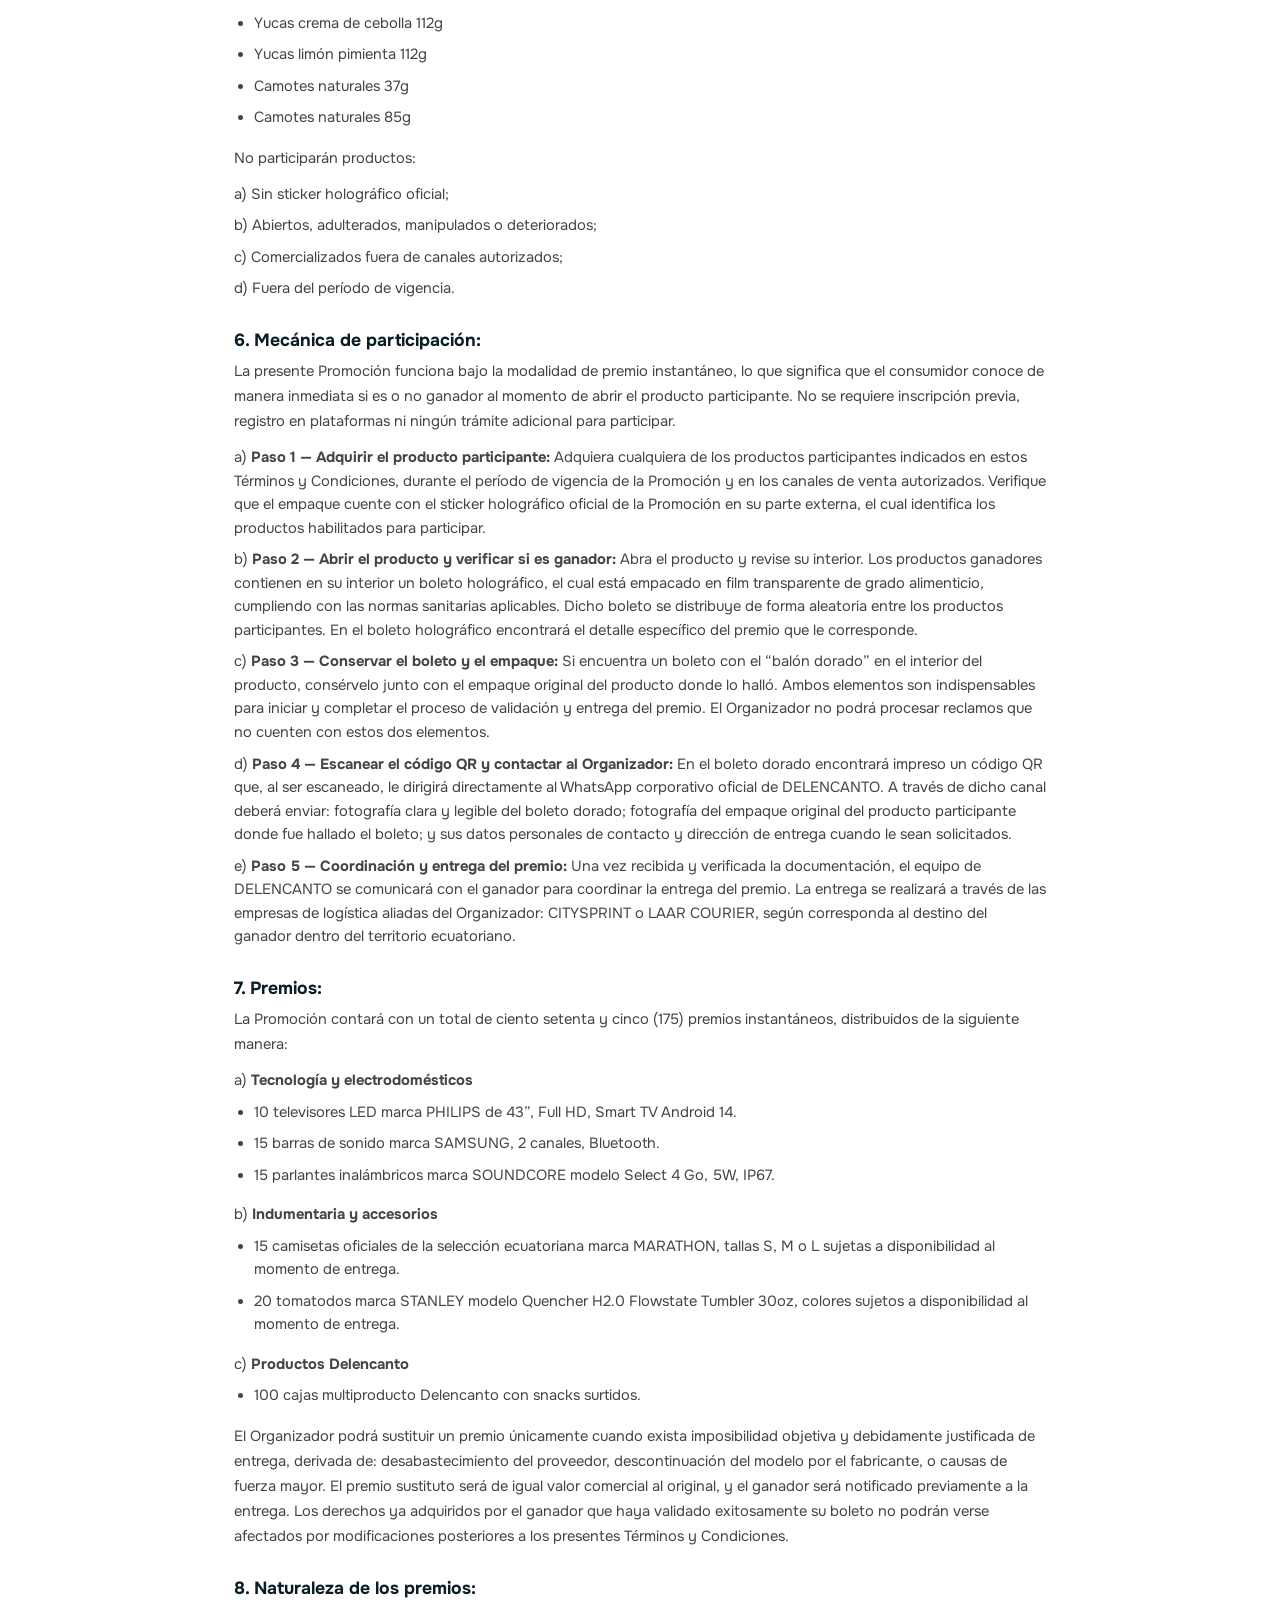
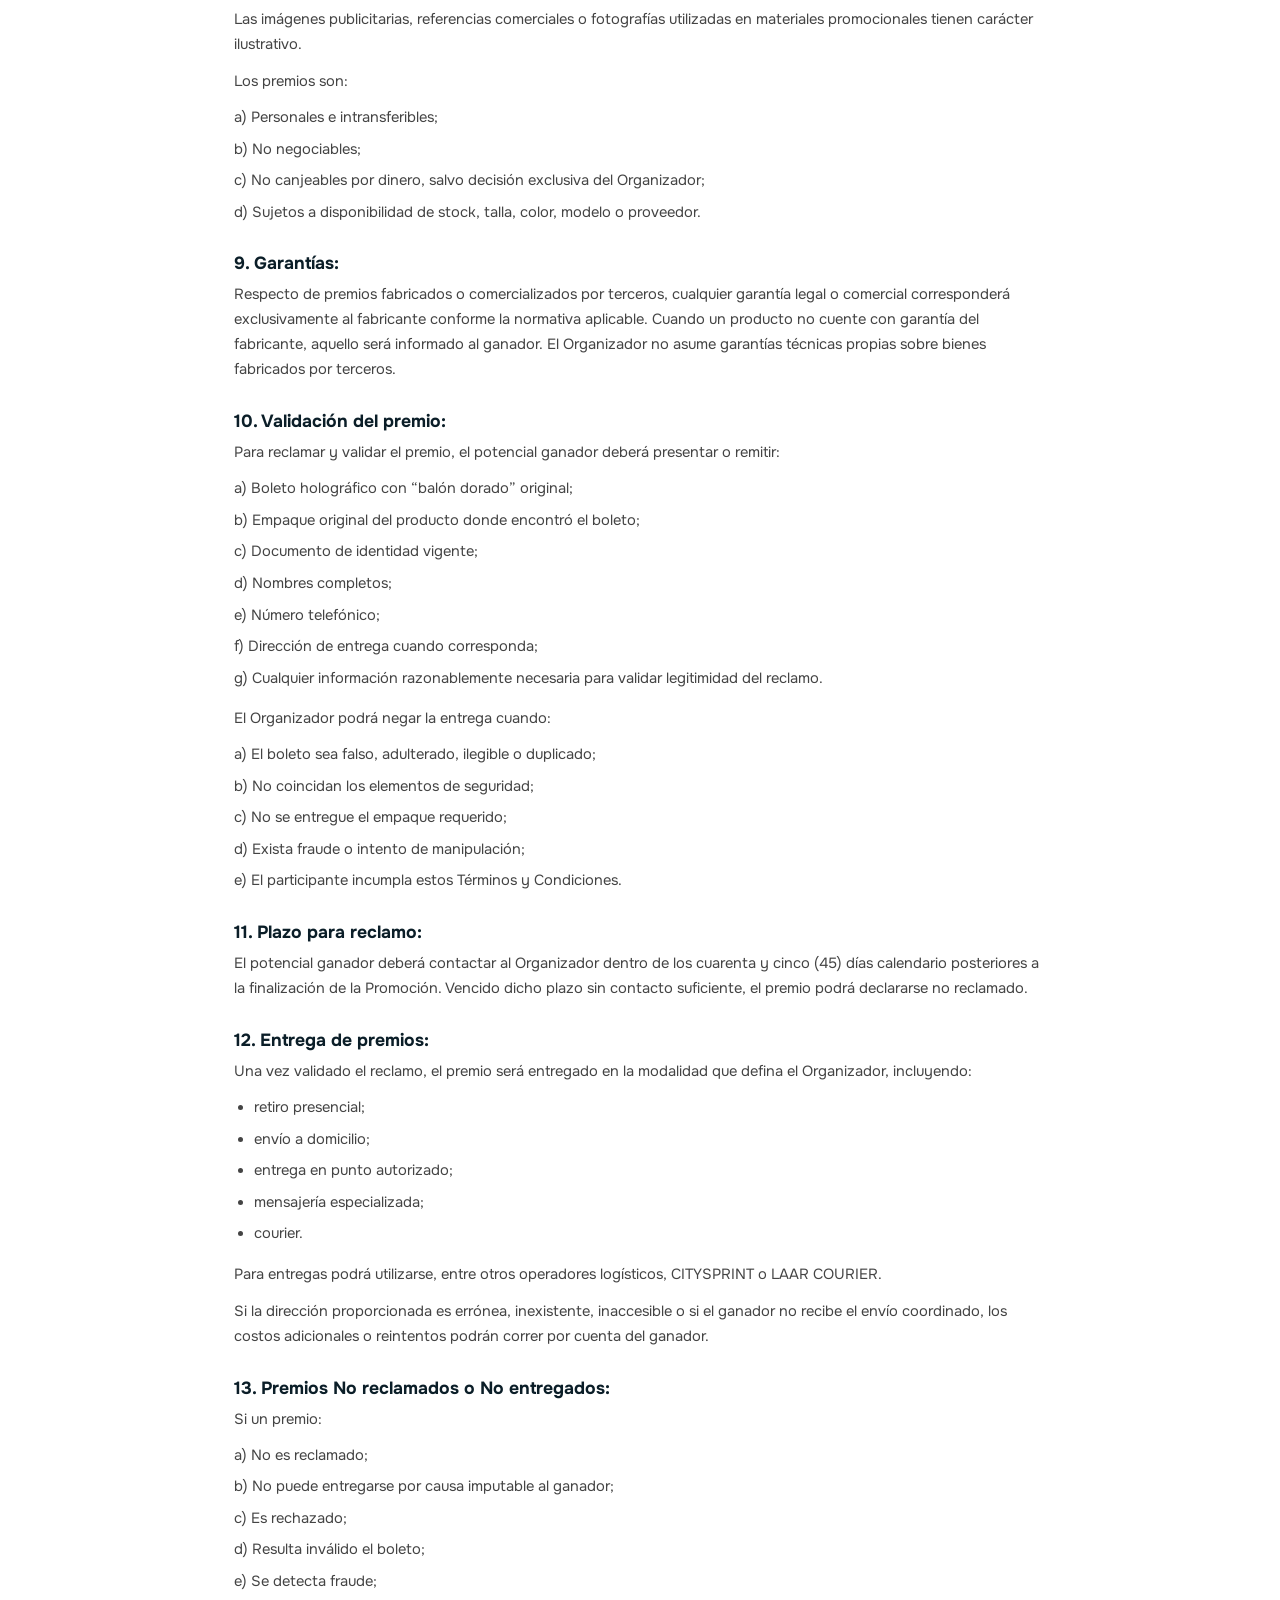
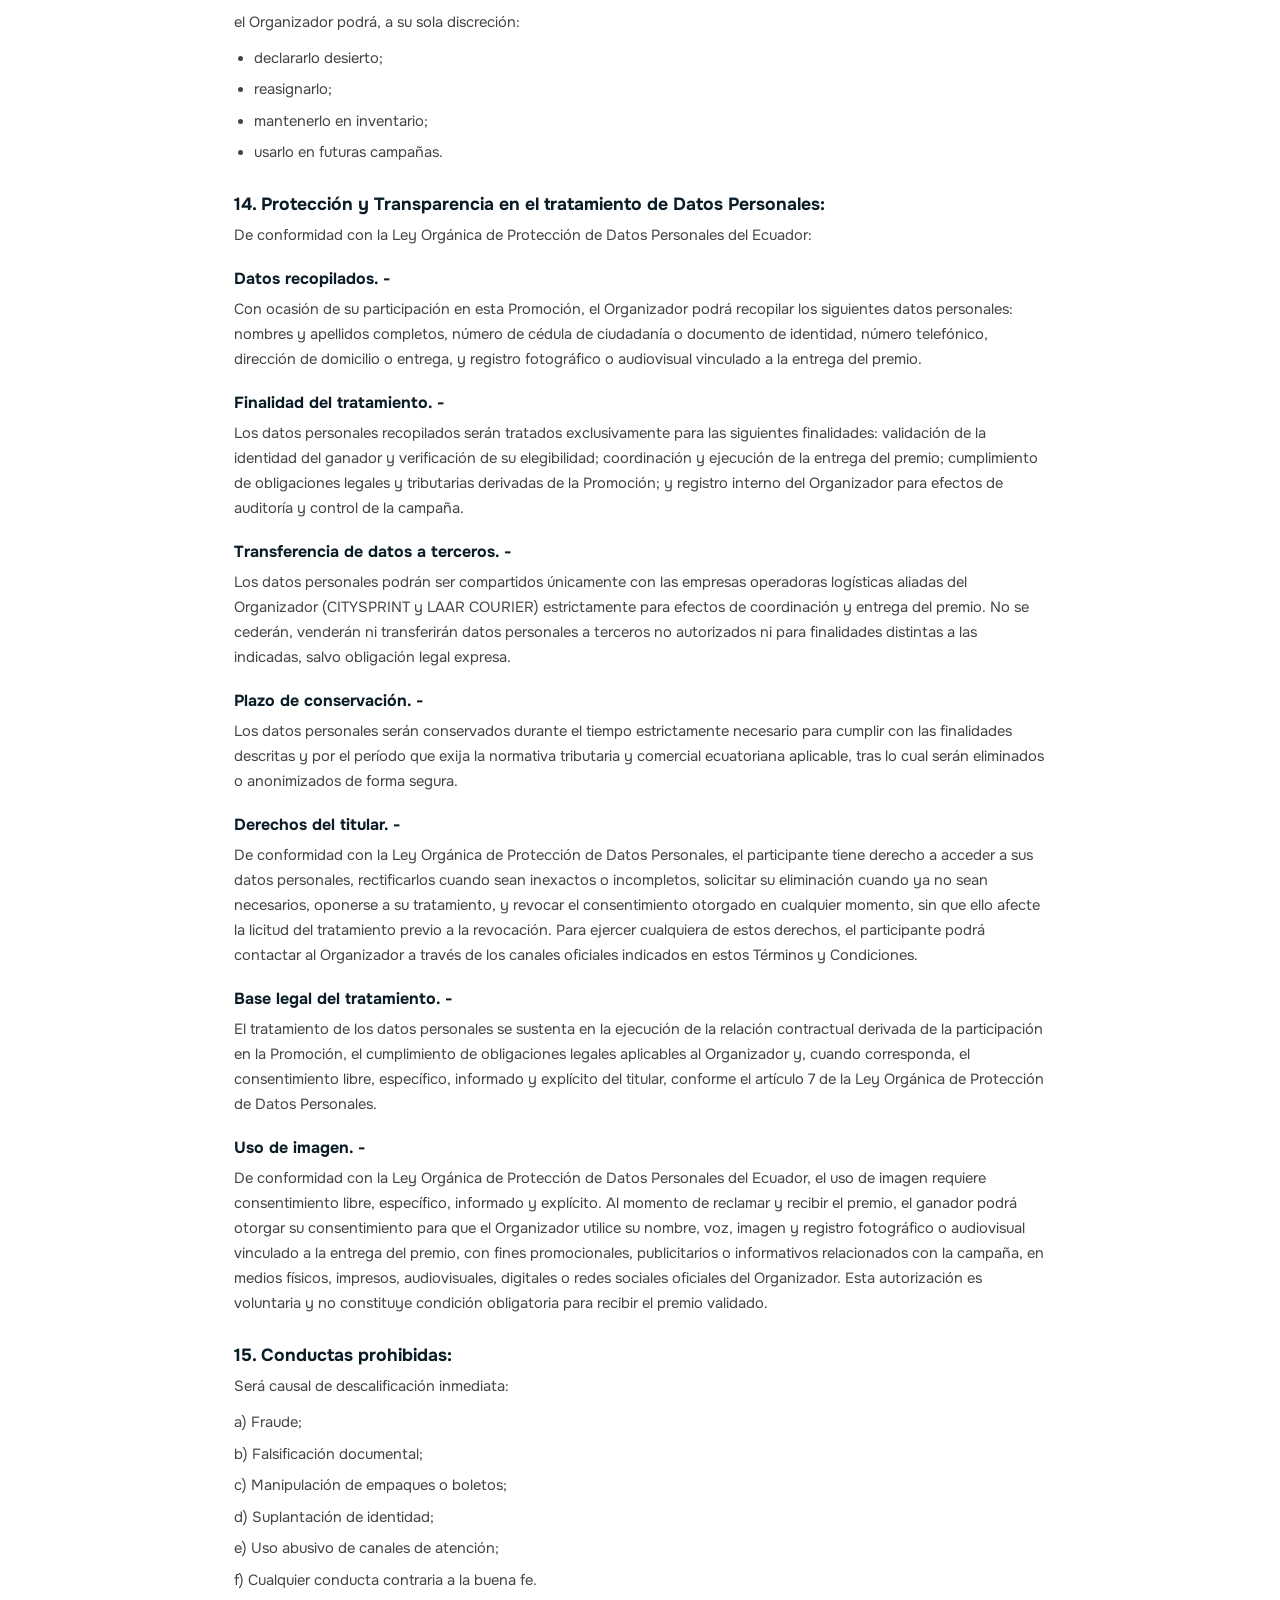
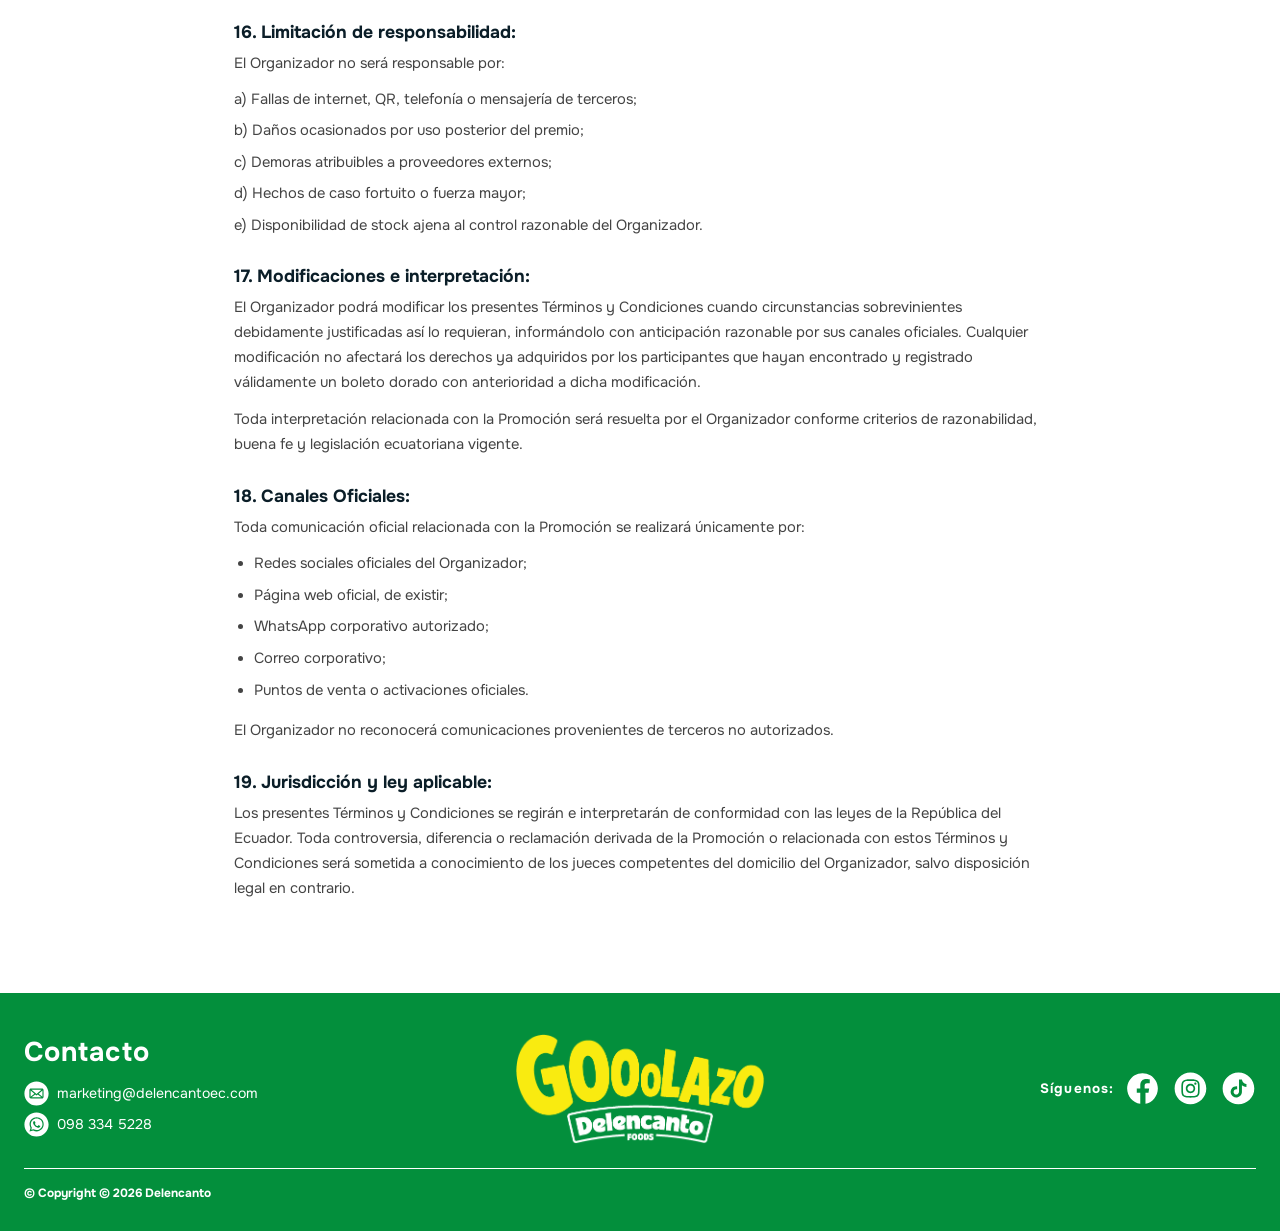
==== commit e888fb0a: "Fixing styles on Terminos and adding contacto link" ====
--- a/terminos.html
+++ b/terminos.html
@@ -27,6 +27,7 @@
       <nav aria-label="Navegación principal">
         <ul class="nav-links">
           <li><a href="index.html">Inicio</a></li>
+          <li><a href="https://wa.me/593983345228" target="_blank" rel="noopener noreferrer">Contacto</a></li>
         </ul>
       </nav>
 
@@ -42,6 +43,7 @@
     <!-- Mobile nav dropdown -->
     <nav id="mobile-nav" class="mobile-nav" aria-label="Menú móvil">
       <a href="index.html">Inicio</a>
+      <a href="https://wa.me/593983345228" target="_blank" rel="noopener noreferrer">Contacto</a>
     </nav>
   </header>
 
--- a/css/styles.css
+++ b/css/styles.css
@@ -19,7 +19,8 @@
 /* ── CSS Variables ────────────────────────────────────────── */
 :root {
   --green-dark:   #0d3b14;
-  --dark-blue:    #081126;
+  --dark-blue:    #081125;
+  --mid-dark-blue: #0b1e28;
   --green-mid:    #038F3C;
   --green-light:  #038F3C;
   --yellow:       #FFE900; 
@@ -27,7 +28,6 @@
   --yellow-dark:  #e6b800; 
   --amber:        #F4BC41;
   --amber-light:  #f5bc2f;
-  --dark-blue:    #081025;
   --white:        #ffffff;
   --gray-light:   #f2f2f2;
   --gray-text:    #444444;
@@ -64,7 +64,7 @@
   position: sticky;
   top: 0;
   z-index: 1000;
-  background: #0b1e28;
+  background:  var( --mid-dark-blue);
 }
 
 .header-inner {
@@ -781,7 +781,7 @@
 .terminos-content h1 {
   font-family: var(--font-display);
   font-size: 2.2rem;
-  color: var(--green-dark);
+  color: var( --mid-dark-blue);
   letter-spacing: 0.04em;
   margin-bottom: 24px;
   text-transform: uppercase;
@@ -790,14 +790,14 @@
   font-family: var(--font-heading);
   font-weight: 700;
   font-size: 1.1rem;
-  color: var(--green-dark);
+  color: var( --mid-dark-blue);
   margin: 28px 0 8px;
 }
 .terminos-content h3 {
   font-family: var(--font-heading);
   font-weight: 700;
   font-size: 1rem;
-  color: var(--green-dark);
+  color: var( --mid-dark-blue);
   margin: 20px 0 8px;
 }
 .terminos-content ul {
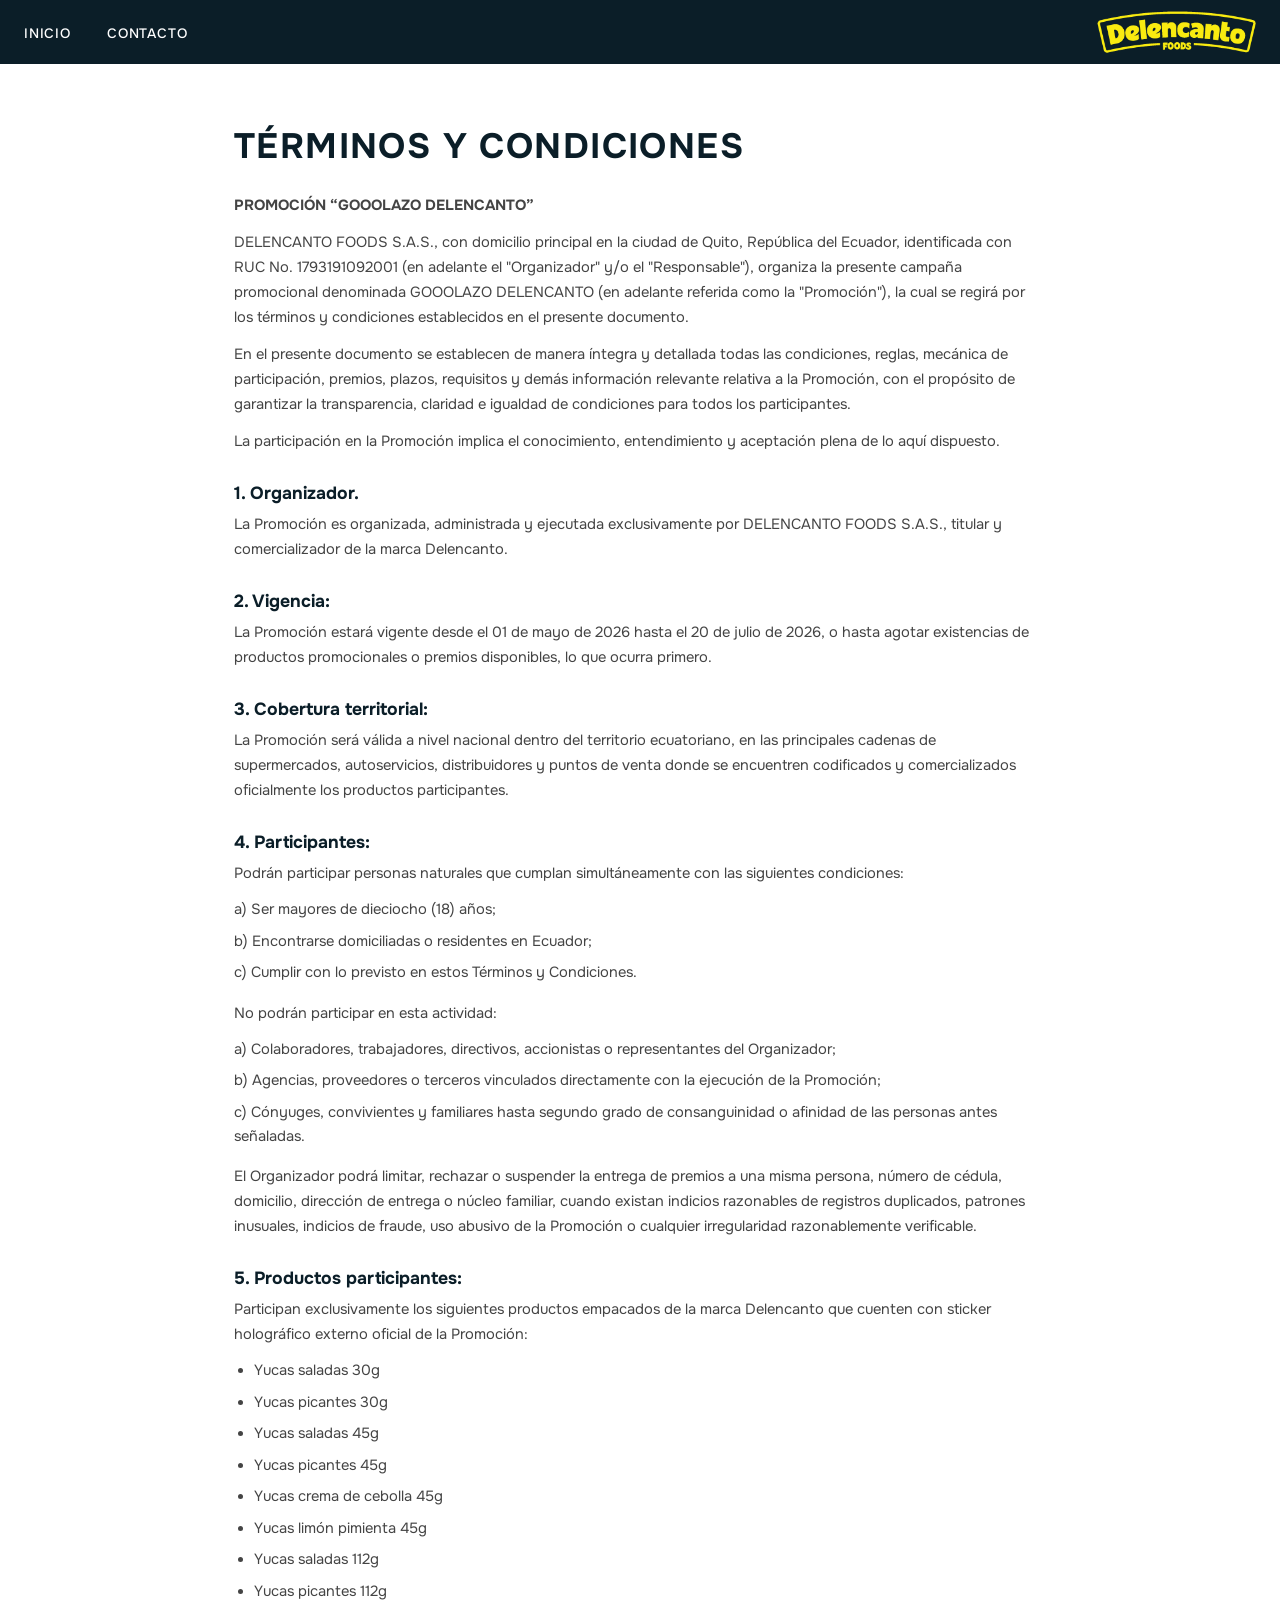
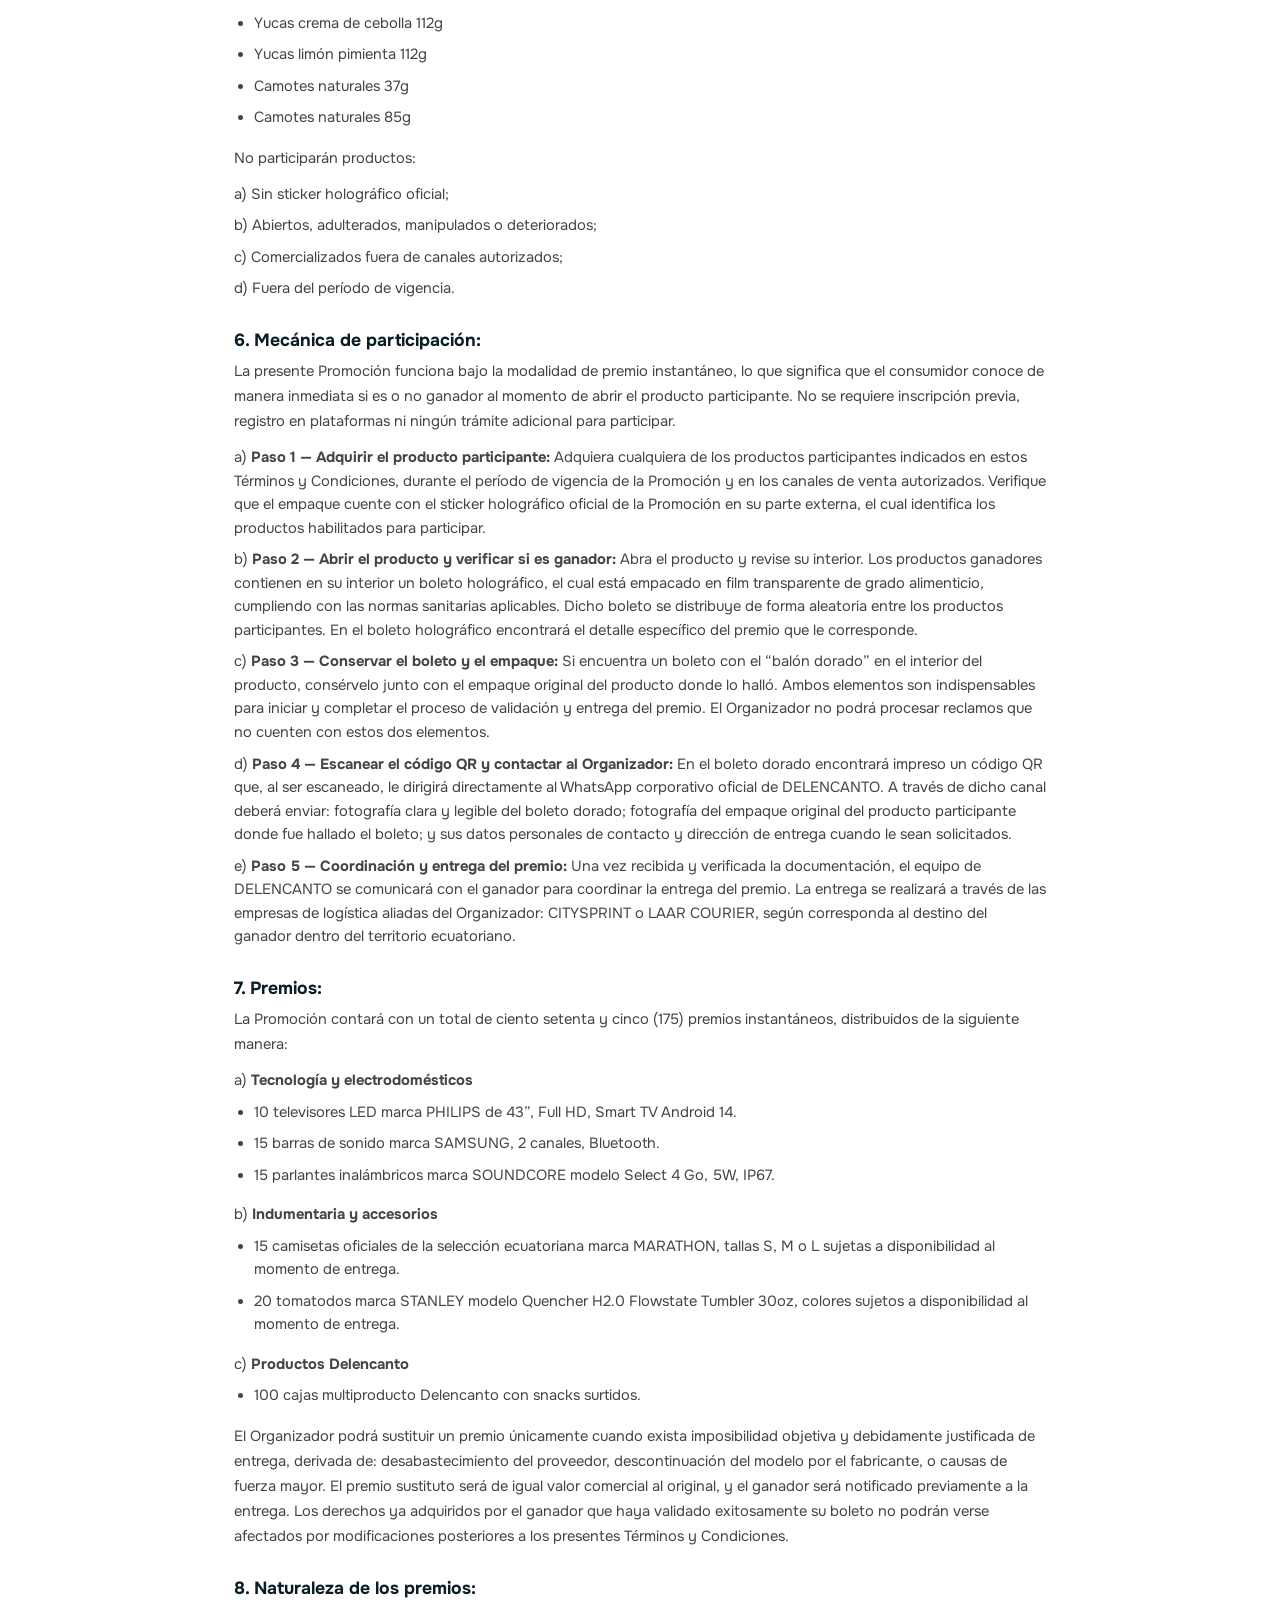
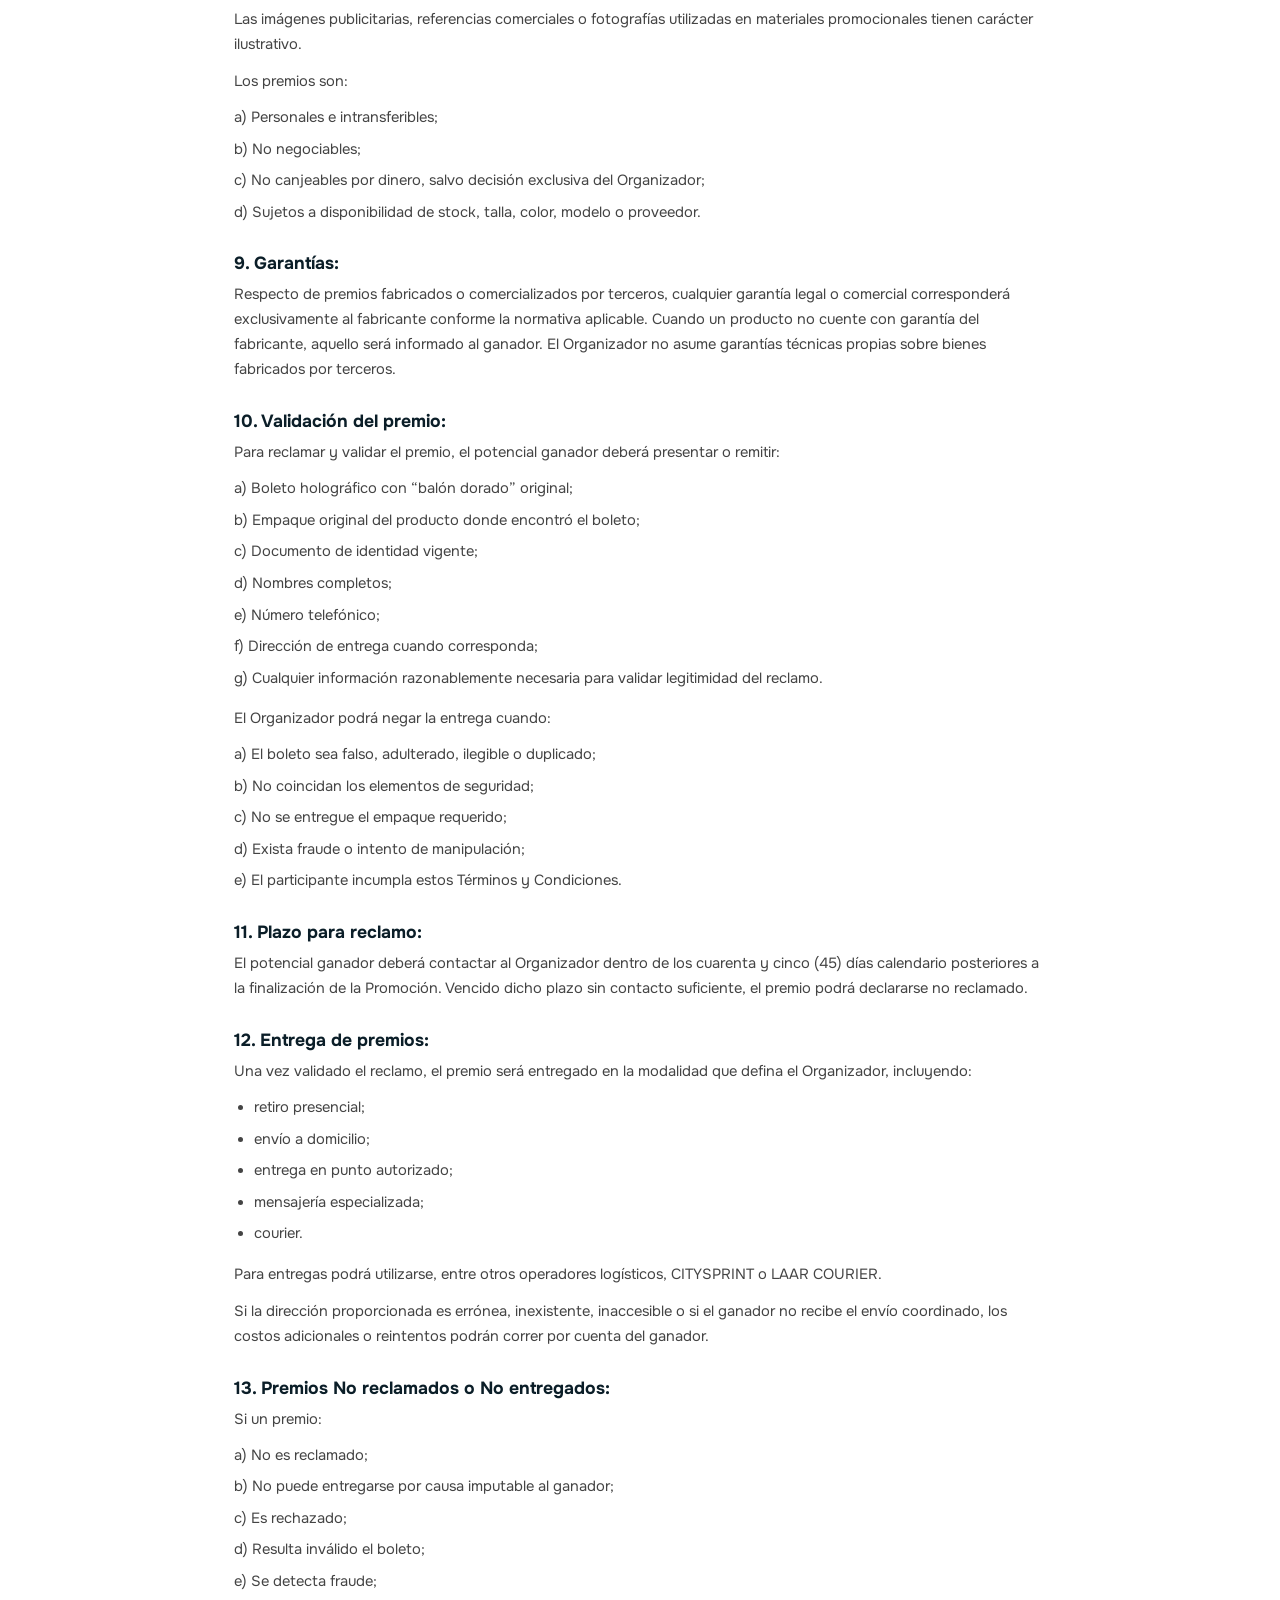
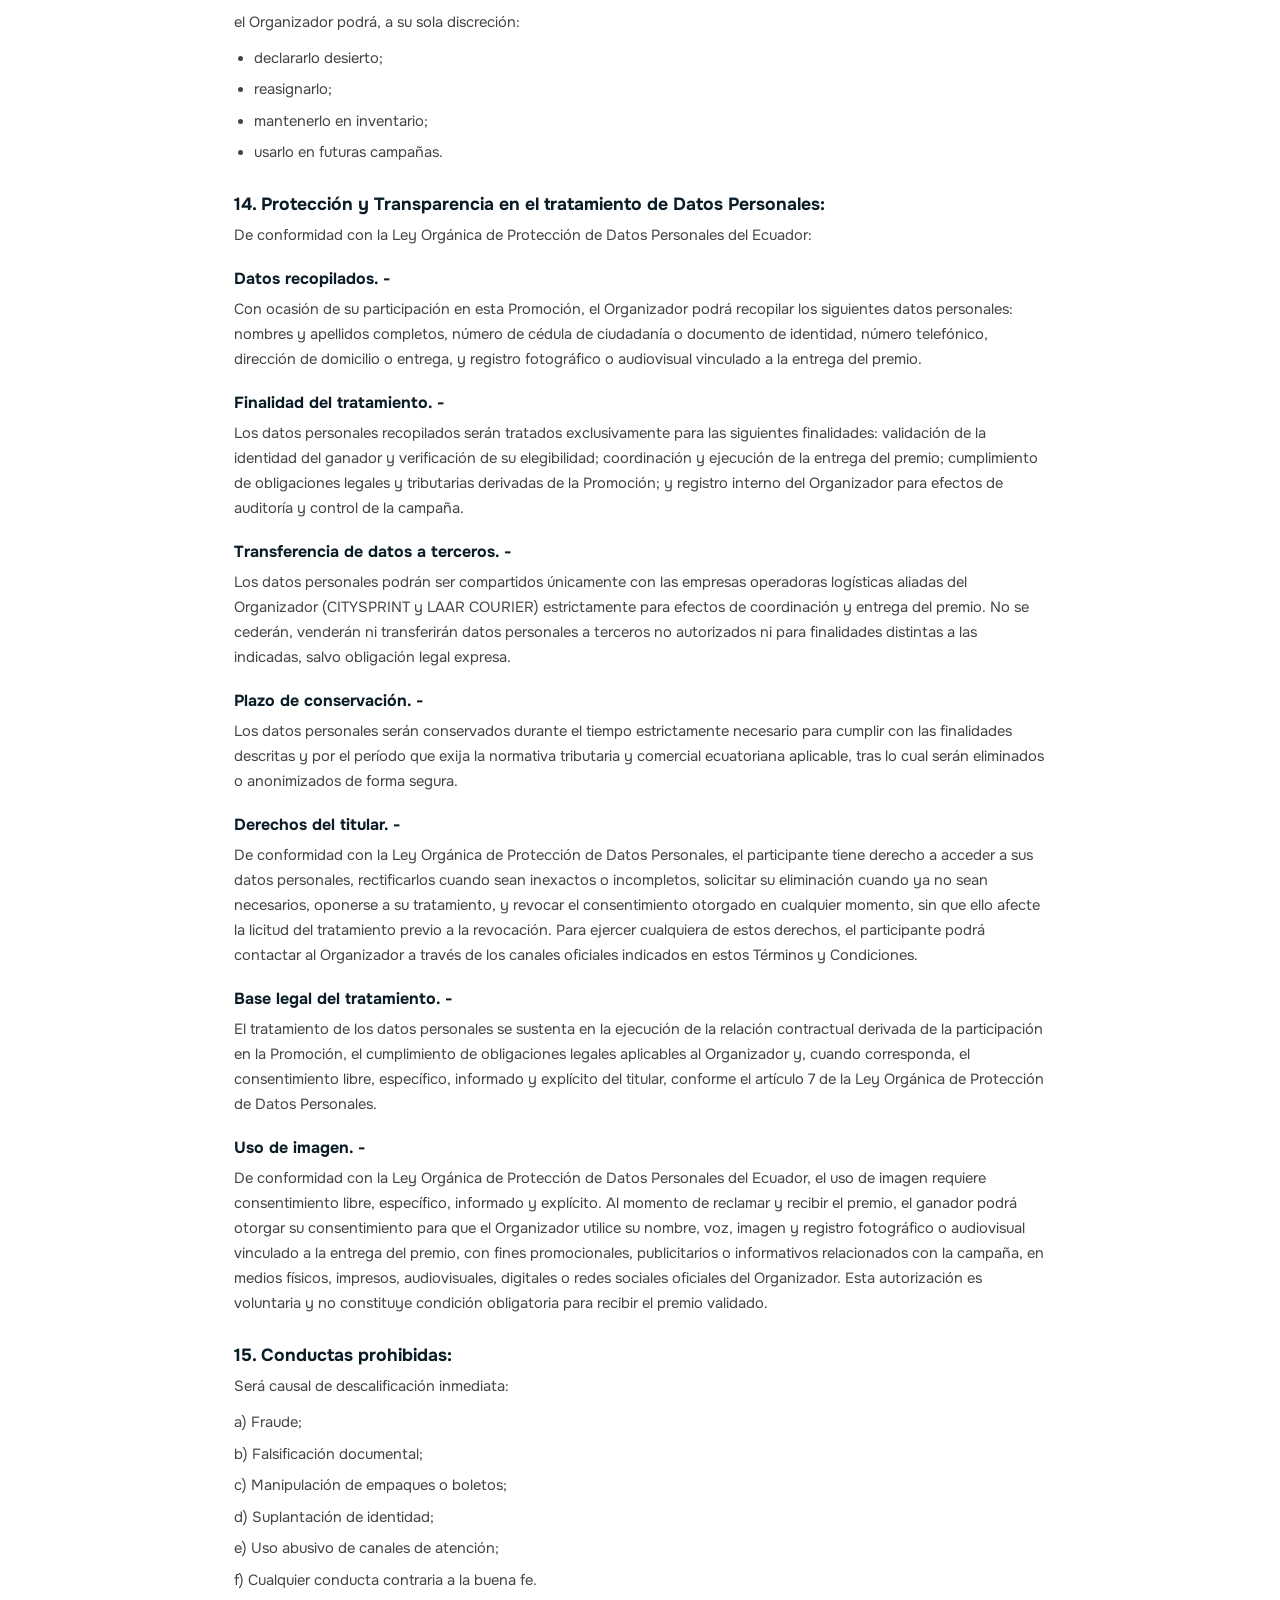
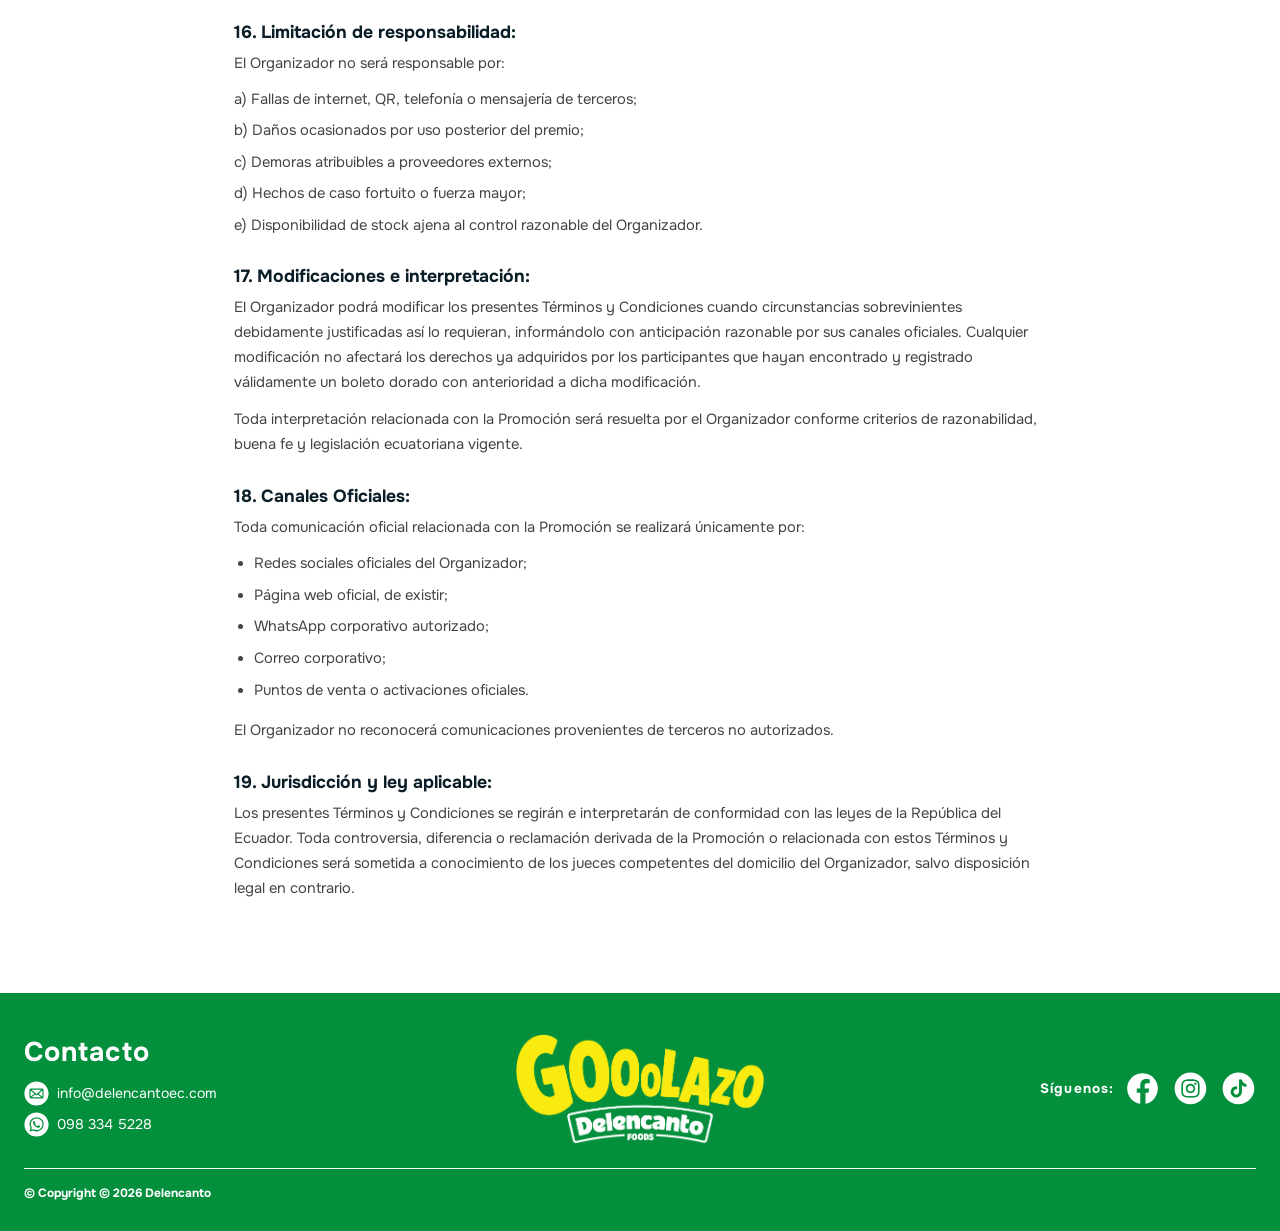
==== commit 0707e07b: "Text corrections" ====
--- a/terminos.html
+++ b/terminos.html
@@ -288,9 +288,9 @@
       <!-- Left: Contact -->
       <div class="footer-contact">
         <h3>Contacto</h3>
-        <a class="footer-contact-item" href="mailto:marketing@delencantoec.com">
+        <a class="footer-contact-item" href="mailto:info@delencantoec.com">
           <img src="assets/images/mail.svg" alt="Mail Icon" aria-hidden="true" class="footer-mail-icon" height="25px" width="25px"/>
-        marketing@delencantoec.com
+        info@delencantoec.com
       </a>
         <a class="footer-contact-item" href="https://wa.me/593983345228" target="_blank" rel="noopener noreferrer">
           <!-- WhatsApp icon -->
--- a/css/styles.css
+++ b/css/styles.css
@@ -58,6 +58,13 @@
 ul { list-style: none; }
 
 /* ============================================================
+   Ganadores Hide
+   ============================================================ */
+
+.brush-divider.ganadores-section, .ganadores.ganadores-section { display: none; }
+
+
+/* ============================================================
    HEADER / NAV
    ============================================================ */
 .site-header {
@@ -360,7 +367,8 @@
   background-repeat: repeat-x;
   background-size: cover;
   background-position: center;
-  padding: 40px 0 200px;
+  /** padding: 40px 0 200px;  Poner de vuelta cuando vuelva seccion ganadores */
+  padding: 40px 0 90px;
   overflow: unset;
 }
 .premios::before {
@@ -395,8 +403,9 @@
   opacity: 1;
   pointer-events: none;
 }
-.arrow-deco-tr { top: 15%; right: 14%; width: 160px; }
-.arrow-deco-bl { bottom: 19%; left: 14%; width: 130px; }
+.arrow-deco-tr { top: 15%; right: 13%; width: 160px; }
+/* .arrow-deco-bl { bottom: 19%; left: 14%; width: 130px; } Poner de vuelta al mostrar Ganadores */
+.arrow-deco-bl { bottom: 7%; left: 13%; width: 130px; } 
 
 /* Decorative potato – mobile only */
 .premios-papa {
@@ -910,7 +919,8 @@
   .step-image { height: 225px; }
   
   .premios {
-    padding: 40px 0 150px;
+     /** padding: 40px 0 150px;  Poner de vuelta cuando vuelva seccion ganadores */
+    padding: 40px 0 60px;
   }
 
   .premios-carousel-wrapper {
@@ -931,12 +941,14 @@
   }
 
   .arrow-deco-tr {
-  top: 27%;
+  /**  top: 27%; Poner de vuelta cuando vuelva seccion ganadores */
+  top: 30%;
   right: 4%;
   width: 80px;
 }
 .arrow-deco-bl {
-  bottom: 23%;
+  /**   bottom: 23%;  Poner de vuelta cuando vuelva seccion ganadores */
+  bottom: 13%;
   left: 4%;
   width: 80px;
 }
@@ -1074,7 +1086,7 @@
    RESPONSIVE – TABLET ONLY (769px – 1024px)
    Overrides for mid-size screens.
    ============================================================ */
-@media (min-width: 769px) and (max-width: 1024px) {
+@media (min-width: 769px) and (max-width: 1110px) {
 
   .mecanica {
   padding: 20px 0 100px;
@@ -1114,6 +1126,6 @@
    RESPONSIVE – DESKTOP ONLY (min 1025px)
    Styles exclusive to large screens.
    ============================================================ */
-@media (min-width: 1025px) {
+@media (min-width: 1111px) {
 /** Specific Desktop styles */
 }
